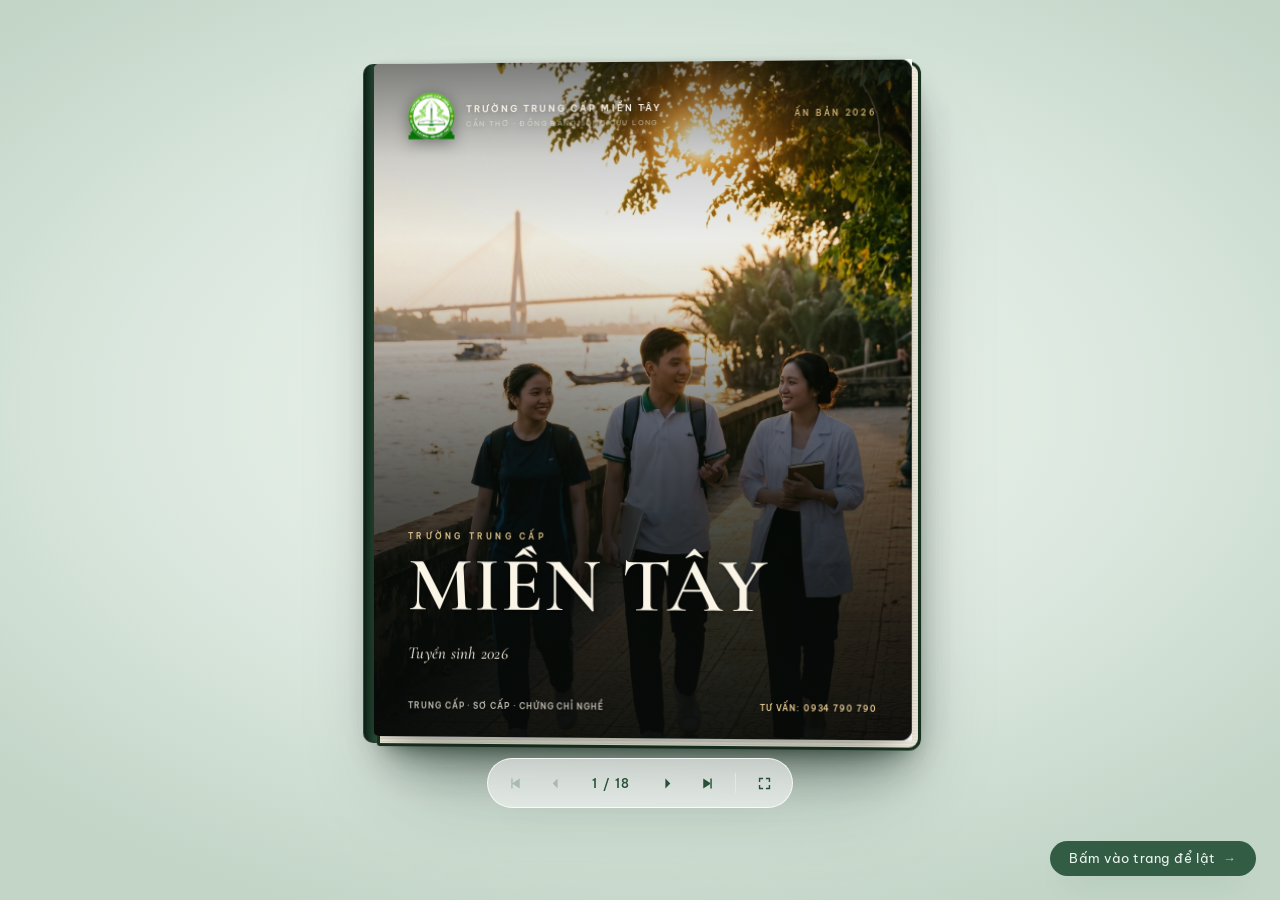
==== index.html @ c83c0f03 "sang" ====
<!DOCTYPE html>
<html lang="vi">
<head>
  <meta charset="UTF-8" />
  <meta name="viewport" content="width=device-width, initial-scale=1.0" />
  <title>Catalogue 2026 — Trường Trung cấp Miền Tây (MTPC)</title>
  <meta name="description" content="Catalogue giới thiệu Trường Trung cấp Miền Tây (MTPC) — các ngành trung cấp, sơ cấp và chương trình chứng chỉ. Tri thức – Đạo đức – Hội nhập – Phát triển." />
  <link rel="icon" type="image/png" href="images/logo-mtpc.png?v=1" />
  <link rel="preconnect" href="https://fonts.googleapis.com" />
  <link rel="preconnect" href="https://fonts.gstatic.com" crossorigin />
  <link href="https://fonts.googleapis.com/css2?family=Be+Vietnam+Pro:ital,wght@0,300;0,400;0,500;0,600;0,700;1,400&family=Cormorant+Garamond:ital,wght@0,500;0,600;0,700;1,500;1,600&family=Playfair+Display:ital,wght@0,500;0,600;1,500&display=swap" rel="stylesheet" />
  <link rel="stylesheet" href="css/style.css?v=2.56" />
</head>
<body>

  <!-- ===== Sách lật trang ===== -->
  <main class="stage">
    <div class="book" id="book" aria-label="Catalogue lật trang của Trường Trung cấp Miền Tây">

      <!-- ============ SHEET 1 : Bìa + Khái quát ============ -->
      <section class="sheet">
        <!-- P1 · BÌA — Ảnh tràn · ngọc lục bảo & kem -->
        <article class="face front page cover">
          <figure class="cover-photo">
            <img src="images/cover-2026.jpg" fetchpriority="high" alt="Ba sinh viên Trường Trung cấp Miền Tây đi bộ ven sông Cần Thơ lúc hoàng hôn" />
          </figure>

          <div class="cover-inner">
            <!-- Header: logo + định danh + năm tuyển sinh -->
            <header class="cover-header">
              <div class="cover-brand">
                <img class="cover-logo-img" src="images/logo-mtpc.png?v=1" alt="Logo Trường Trung Cấp Miền Tây" />
                <div class="cover-brand-text">
                  <span class="c-school">Trường Trung Cấp Miền Tây</span>
                  <span class="c-loc">Cần Thơ · Đồng Bằng Sông Cửu Long</span>
                </div>
              </div>
              <span class="cover-year-tag">Ấn bản 2026</span>
            </header>

            <div class="cover-lower">
              <!-- Tiêu đề thương hiệu -->
              <div class="cover-main">
                <p class="cover-kicker">Trường Trung cấp</p>
                <h1 class="cover-main-title">MIỀN TÂY</h1>
                <p class="cover-sub-title">Tuyển sinh 2026</p>
              </div>

              <!-- Chân trang -->
              <footer class="cover-footer">
                <div class="cover-meta">
                  <span>Trung cấp · Sơ cấp · Chứng chỉ nghề</span>
                  <span>Tư vấn: 0934 790 790</span>
                </div>
              </footer>
            </div>
          </div>
        </article>

        <!-- P2 · KHÁI QUÁT — bố cục biên tập -->
        <article class="face back page page-editorial">
          <div class="page-inner">
            <h2 class="ed-title">Khái quát<br>về nhà trường</h2>

            <p class="ed-lead"><span class="dropcap">T</span>rường Trung cấp Miền Tây <strong>(TCMT)</strong> là cơ sở giáo dục nghề nghiệp đào tạo và phát triển nguồn nhân lực có chuyên môn, kỹ năng nghề nghiệp, đáp ứng nhu cầu thị trường lao động với phương châm lấy người học làm trung tâm.</p>

            <figure class="ed-photo">
              <img src="images/dieu-duong.jpg" alt="Giờ thực hành kỹ năng điều dưỡng tại Trường Trung cấp Miền Tây" />
              <figcaption>Giờ thực hành kỹ năng điều dưỡng</figcaption>
            </figure>

            <ul class="ed-stats">
              <li><b>15+</b><span>năm đào tạo nghề</span></li>
              <li><b>4+6</b><span>ngành trung cấp, sơ cấp &amp; chứng chỉ</span></li>
              <li><b>6–22h</b><span>lịch học linh hoạt</span></li>
            </ul>

            <footer class="pg-foot"><span>02</span></footer>
          </div>
        </article>
      </section>

      <!-- ============ SHEET 2 : Tầm nhìn sứ mệnh + Hoạt động đào tạo ============ -->
      <section class="sheet">
        <!-- P3 · TẦM NHÌN & SỨ MỆNH — bố cục biên tập -->
        <article class="face front page page-editorial">
          <div class="page-inner">
            <h2 class="ed-title">Tầm nhìn<br>&amp; sứ mệnh</h2>

            <figure class="ed-photo">
              <img src="images/xoa-bop.jpg" alt="Thực hành kỹ thuật tại phòng kỹ năng Trường Trung cấp Miền Tây" />
              <figcaption>Thực hành kỹ thuật tại phòng kỹ năng</figcaption>
            </figure>

            <div class="ed-cols">
              <div class="ed-col">
                <h3 class="ed-sub">Tầm nhìn</h3>
                <p>Trở thành cơ sở giáo dục nghề nghiệp có uy tín tại ĐBSCL; mở rộng hợp tác trong nước và quốc tế, đào tạo thực hành gắn với doanh nghiệp, cơ sở y tế và xã hội trong chuyển đổi số.</p>
              </div>
              <div class="ed-col">
                <h3 class="ed-sub">Sứ mệnh</h3>
                <p>Trang bị kiến thức chuyên môn, kỹ năng nghề và đạo đức nghề; hình thành đội ngũ lao động có tay nghề, tác phong chuyên nghiệp và khả năng phát triển nghề nghiệp bền vững.</p>
              </div>
            </div>

            <p class="ed-quote">Tri thức · Đạo đức<br>Hội nhập · Phát triển</p>

            <footer class="pg-foot"><span>03</span></footer>
          </div>
        </article>

        <!-- P4 · HOẠT ĐỘNG ĐÀO TẠO -->
        <article class="face back page">
          <div class="page-inner">
            <div class="s-group">
              <h2 class="h-serif">Lý thuyết gắn thực hành</h2>
              <p class="lead">Hoạt động đào tạo kết hợp chặt chẽ giữa lý thuyết và thực hành, chú trọng rèn luyện kỹ năng nghề, tác phong làm việc, ý thức kỷ luật và vận dụng vào thực tế.</p>
            </div>

            <figure class="ph hero-photo ratio-16-7 frame-mat warm" data-img="images/training.jpg">
              <figcaption class="ph-cap">Lý thuyết gắn liền thực hành nghề</figcaption>
            </figure>

            <div class="features-grid">
              <div class="feature-item">
                <span class="feat-no">01</span>
                <div>
                  <h4>Đa dạng hình thức đào tạo</h4>
                  <p>Trung cấp, sơ cấp, các khóa bồi dưỡng và cấp chứng chỉ theo chương trình</p>
                </div>
              </div>
              <div class="feature-item">
                <span class="feat-no">02</span>
                <div>
                  <h4>Cấp văn bằng, chứng chỉ</h4>
                  <p>Đáp ứng đầy đủ điều kiện quy định được xem xét cấp văn bằng, chứng chỉ tương ứng</p>
                </div>
              </div>
              <div class="feature-item">
                <span class="feat-no">03</span>
                <div>
                  <h4>Kết nối việc làm</h4>
                  <p>Hỗ trợ thông tin, kết nối &amp; giới thiệu cơ hội thực tập, việc làm tại các doanh nghiệp</p>
                </div>
              </div>
            </div>

            <p class="cap">Lịch học 6h–22h, tất cả các ngày trong tuần.</p>
            <footer class="pg-foot"><span>04</span></footer>
          </div>
        </article>
      </section>

      <!-- ============ SHEET 3 : Vì sao chọn + Menu ngành trung cấp ============ -->
      <section class="sheet">
        <!-- P5 · VÌ SAO CHỌN MTPC -->
        <article class="face front page">
          <div class="page-inner">
            <div class="s-group">
              <h2 class="h-serif">Vì sao chọn MTPC?</h2>
            </div>

            <div class="why-gallery">
              <figure class="ph photo-card ratio-16-9" data-img="images/why-1.jpg"></figure>
              <figure class="ph photo-card ratio-16-9" data-img="images/why-2.jpg"></figure>
            </div>

            <div class="reasons-grid">
              <div class="reason-card">
                <span class="reason-check">✓</span>
                <div>
                  <h4>Kỷ cương &amp; thực tiễn</h4>
                  <p>Môi trường học tập thân thiện, lấy người học làm trung tâm, rèn luyện kỹ năng nghề</p>
                </div>
              </div>
              <div class="reason-card">
                <span class="reason-check">✓</span>
                <div>
                  <h4>Lộ trình học tập đa dạng</h4>
                  <p>Hệ trung cấp, sơ cấp và chứng chỉ phù hợp với từng đối tượng và mục tiêu nghề nghiệp</p>
                </div>
              </div>
              <div class="reason-card">
                <span class="reason-check">✓</span>
                <div>
                  <h4>Hợp tác &amp; liên thông</h4>
                  <p>Liên kết với ĐH Trà Vinh, ĐH Y Dược Cần Thơ, CĐ Nghề Cần Thơ mở rộng hướng đi</p>
                </div>
              </div>
              <div class="reason-card">
                <span class="reason-check">✓</span>
                <div>
                  <h4>Hội nhập quốc tế</h4>
                  <p>Triển khai đào tạo học sinh, sinh viên Campuchia từ năm 2025, thúc đẩy giao lưu văn hóa</p>
                </div>
              </div>
            </div>

            <footer class="pg-foot"><span>05</span></footer>
          </div>
        </article>

        <!-- P6 · MENU NGÀNH TRUNG CẤP -->
        <article class="face back page">
          <div class="page-inner">
            <div class="s-group">
              <h2 class="h-serif">Các ngành đào tạo</h2>
            </div>

            <figure class="ph hero-photo ratio-16-5 frame-line" data-img="images/programs.jpg">
              <figcaption class="ph-cap">Các ngành đào tạo trọng tâm</figcaption>
            </figure>

            <div class="major-list">
              <a class="major-row" href="#ysy" data-goto="7">
                <span class="major-no">01</span>
                <span class="major-info"><h4>Y sĩ đa khoa</h4><p>Chăm sóc sức khỏe ban đầu, y học cơ sở &amp; lâm sàng</p></span>
                <span class="arrow">→</span>
              </a>
              <a class="major-row" href="#duoc" data-goto="8">
                <span class="major-no">02</span>
                <span class="major-info"><h4>Dược <em>(Dược sĩ)</em></h4><p>Dược lý, bào chế, quản lý &amp; tư vấn sử dụng thuốc an toàn</p></span>
                <span class="arrow">→</span>
              </a>
              <a class="major-row" href="#dieuDuong" data-goto="9">
                <span class="major-no">03</span>
                <span class="major-info"><h4>Điều dưỡng</h4><p>Chăm sóc người bệnh phòng bệnh, điều trị, phục hồi &amp; y đức</p></span>
                <span class="arrow">→</span>
              </a>
              <a class="major-row" href="#cntt" data-goto="10">
                <span class="major-no">04</span>
                <span class="major-info"><h4>Công nghệ thông tin <em>định hướng AI</em></h4><p>Nền tảng máy tính, mạng, an toàn thông tin &amp; công cụ AI</p></span>
                <span class="arrow">→</span>
              </a>
              <a class="major-row alt" href="#socap" data-goto="11">
                <span class="major-no">+</span>
                <span class="major-info"><h4>Sơ cấp &amp; chương trình chứng chỉ</h4><p>6 ngành nghề kỹ thuật, sức khỏe thực hành gắn thực tiễn</p></span>
                <span class="arrow">→</span>
              </a>
            </div>

            <div class="orn-divider" aria-hidden="true">
              <svg viewBox="0 0 60 20" fill="none" stroke="currentColor" stroke-width="1.6" stroke-linecap="round" stroke-linejoin="round"><path d="M4 10h52"/><path d="M20 10c2-5 6-7 10-7-2 4-6 6-10 7Z"/><path d="M34 10c2 5 6 7 10 7-2-4-6-6-10-7Z"/></svg>
            </div>
            <p class="cap">Đào tạo trung cấp, sơ cấp &amp; bồi dưỡng chứng chỉ · <strong>Tư vấn: 0934 790 790</strong></p>
            <footer class="pg-foot"><span>06</span></footer>
          </div>
        </article>
      </section>

      <!-- ============ SHEET 4 : Y sỹ đa khoa + Dược ============ -->
      <section class="sheet">
        <!-- P7 · Y SỸ ĐA KHOA -->
        <article class="face front page" id="ysy">
          <div class="page-inner">
            <span class="ghost-no" aria-hidden="true">01</span>
            <div class="s-group">
              <p class="tag">Trình độ Trung cấp</p>
              <h2 class="h-serif">Y sĩ đa khoa</h2>
              <p class="lead">Chương trình cung cấp kiến thức về y học cơ sở, y học lâm sàng và những kỹ năng chuyên môn cần thiết trong chăm sóc sức khỏe ban đầu.</p>
            </div>

            <figure class="ph hero-photo ratio-16-7 frame-mat" data-img="images/y-si.jpg">
              <figcaption class="ph-cap">Thực hành chăm sóc sức khỏe ban đầu</figcaption>
            </figure>

            <div class="curriculum-box">
              <h3 class="h-sub no-gap">Nội dung đào tạo trọng tâm</h3>
              <ul class="ticks">
                <li>Tiếp cận kiến thức y học cơ sở, bệnh học lâm sàng và nguyên tắc y đức</li>
                <li>Kỹ thuật thăm khám, nhận định tình trạng sức khỏe, sơ cứu &amp; xử trí ban đầu</li>
                <li>Rèn luyện kỹ năng hỗ trợ chăm sóc sức khỏe tại cơ sở y tế theo quy định</li>
              </ul>
            </div>

            <div class="chips-row">
              <span class="chip">Thực hành cơ sở y tế</span>
              <span class="chip">Tư vấn liên thông</span>
              <span class="chip">Trạm y tế · Phòng khám</span>
            </div>
            <footer class="pg-foot"><span>07</span></footer>
          </div>
        </article>

        <!-- P8 · DƯỢC -->
        <article class="face back page" id="duoc">
          <div class="page-inner">
            <span class="ghost-no" aria-hidden="true">02</span>
            <div class="s-group">
              <p class="tag">Trình độ Trung cấp</p>
              <h2 class="h-serif">Dược <em class="thin">(Dược sĩ)</em></h2>
              <p class="lead">Trang bị kiến thức về dược lý, dược lâm sàng, bào chế, kiểm nghiệm, bảo quản và quản lý thuốc trong phạm vi chuyên môn.</p>
            </div>

            <figure class="ph hero-photo ratio-16-7 frame-line warm" data-img="images/duoc.jpg">
              <figcaption class="ph-cap">Thực hành dược lý &amp; bào chế</figcaption>
            </figure>

            <div class="curriculum-box">
              <h3 class="h-sub no-gap">Nội dung đào tạo trọng tâm</h3>
              <ul class="ticks">
                <li>Kiến thức dược lý, dược lâm sàng, quy trình bào chế và kiểm nghiệm thuốc</li>
                <li>Kỹ năng nhận biết, sắp xếp, bảo quản dược phẩm theo chuẩn quy định</li>
                <li>Tư vấn sử dụng thuốc an toàn, hợp lý; rèn luyện đạo đức hành nghề dược</li>
              </ul>
            </div>

            <div class="chips-row">
              <span class="chip">Nhà thuốc GPP</span>
              <span class="chip">Cơ sở y tế · Phân phối dược</span>
              <span class="chip">Lịch học linh hoạt</span>
            </div>
            <footer class="pg-foot"><span>08</span></footer>
          </div>
        </article>
      </section>

      <!-- ============ SHEET 5 : Điều dưỡng + CNTT ============ -->
      <section class="sheet">
        <!-- P9 · ĐIỀU DƯỠNG -->
        <article class="face front page" id="dieuDuong">
          <div class="page-inner">
            <span class="ghost-no" aria-hidden="true">03</span>
            <div class="s-group">
              <p class="tag">Trình độ Trung cấp</p>
              <h2 class="h-serif">Điều dưỡng</h2>
              <p class="lead">Hướng đến đào tạo người học có kiến thức và kỹ năng chăm sóc người bệnh trong các giai đoạn phòng bệnh, điều trị và phục hồi.</p>
            </div>

            <figure class="ph hero-photo ratio-16-7 frame-line" data-img="images/dieu-duong.jpg">
              <figcaption class="ph-cap">Thực tập tại bệnh viện &amp; cơ sở y tế</figcaption>
            </figure>

            <div class="curriculum-box">
              <h3 class="h-sub no-gap">Nội dung đào tạo trọng tâm</h3>
              <ul class="ticks">
                <li>Học và thực hành các quy trình kỹ thuật điều dưỡng cơ bản, kỹ năng theo dõi</li>
                <li>Hỗ trợ chăm sóc, giao tiếp với người bệnh và phối hợp chặt chẽ cùng nhân viên y tế</li>
                <li>Đề cao y đức, tinh thần trách nhiệm và thái độ tận tâm trong suốt quá trình học</li>
              </ul>
            </div>

            <div class="chips-row">
              <span class="chip">Thực tập bệnh viện</span>
              <span class="chip">Phòng bệnh &amp; Phục hồi</span>
              <span class="chip">Cơ sở y tế · TT Chăm sóc</span>
            </div>
            <footer class="pg-foot"><span>09</span></footer>
          </div>
        </article>

        <!-- P10 · CNTT ĐỊNH HƯỚNG AI -->
        <article class="face back page" id="cntt">
          <div class="page-inner">
            <span class="ghost-no" aria-hidden="true">04</span>
            <div class="s-group">
              <p class="tag">Trình độ Trung cấp</p>
              <h2 class="h-serif">Công nghệ thông tin <em class="thin">định hướng AI</em></h2>
              <p class="lead">Xây dựng nền tảng về máy tính, hệ điều hành, phần mềm, tin học văn phòng, mạng máy tính và an toàn thông tin trong bối cảnh chuyển đổi số.</p>
            </div>

            <figure class="ph hero-photo ratio-16-7 frame-mat" data-img="images/cntt.jpg">
              <figcaption class="ph-cap">Thực hành máy tính &amp; công cụ AI</figcaption>
            </figure>

            <div class="curriculum-box">
              <h3 class="h-sub no-gap">Nội dung đào tạo trọng tâm</h3>
              <ul class="ticks">
                <li>Nền tảng phần cứng, hệ điều hành, mạng máy tính và bảo mật an toàn thông tin</li>
                <li>Làm quen với các công cụ trí tuệ nhân tạo (AI) và cách ứng dụng vào học tập, công việc</li>
                <li>Kỹ năng tin học văn phòng, hỗ trợ kỹ thuật và hỗ trợ vận hành hệ thống CNTT</li>
              </ul>
            </div>

            <div class="chips-row">
              <span class="chip">Ứng dụng công cụ AI</span>
              <span class="chip">Hỗ trợ kỹ thuật CNTT</span>
              <span class="chip">Vận hành hệ thống</span>
            </div>
            <footer class="pg-foot"><span>10</span></footer>
          </div>
        </article>
      </section>

      <!-- ============ SHEET 6 : Sơ cấp kỹ thuật + Sơ cấp sức khỏe ============ -->
      <section class="sheet">
        <!-- P11 · SƠ CẤP — KỸ THUẬT (3 ảnh) -->
        <article class="face front page" id="socap">
          <h2 class="h-serif">Nhóm ngành kỹ thuật</h2>
          <div class="photo-rows">
            <div class="photo-row">
              <figure class="ph" data-img="images/son-oto.jpg" style="--ph:'images/son-oto.jpg'"></figure>
              <div>
                <h4>Sơn ô tô</h4>
                <p>Xử lý bề mặt, bả matit, pha phối màu, kỹ thuật phun sơn — làm việc tại gara ô tô, trung tâm chăm sóc xe và xưởng đồng sơn.</p>
              </div>
            </div>
            <div class="photo-row">
              <figure class="ph" data-img="images/han-cnc.jpg" style="--ph:'images/han-cnc.jpg'"></figure>
              <div>
                <h4>Hàn công nghệ cao</h4>
                <p>Gia công cơ khí, an toàn lao động, thực hành hàn MIG/MAG &amp; TIG — làm việc tại xưởng cơ khí, nhà máy sản xuất.</p>
              </div>
            </div>
            <div class="photo-row">
              <figure class="ph" data-img="images/sua-may-tinh.jpg" style="--ph:'images/sua-may-tinh.jpg'"></figure>
              <div>
                <h4>Sửa chữa máy tính</h4>
                <p>Tháo lắp, kiểm tra, thay thế linh kiện, cài đặt phần mềm và xử lý sự cố máy tính cơ bản tại cửa hàng hoặc bộ phận kỹ thuật.</p>
              </div>
            </div>
          </div>
          <p class="cap">Chương trình ngắn hạn, chú trọng thực hành và kỹ năng nghề thực tế.</p>
          <footer class="pg-foot"><span>11</span></footer>
        </article>

        <!-- P12 · SƠ CẤP — SỨC KHỎE (3 ảnh, ảnh lệch phải) -->
        <article class="face back page">
          <h2 class="h-serif">Nhóm ngành sức khỏe</h2>
          <div class="photo-rows">
            <div class="photo-row mirror">
              <figure class="ph" data-img="images/rang-ham-mat.jpg" style="--ph:'images/rang-ham-mat.jpg'"></figure>
              <div>
                <h4>Răng hàm mặt</h4>
                <p>Giải phẫu – sinh lý vùng răng hàm mặt, nguyên tắc vô khuẩn, kỹ thuật hỗ trợ nha khoa và chăm sóc sức khỏe răng miệng.</p>
              </div>
            </div>
            <div class="photo-row mirror">
              <figure class="ph" data-img="images/chuyen-doi-dieu-duong.jpg" style="--ph:'images/chuyen-doi-dieu-duong.jpg'"></figure>
              <div>
                <h4>Chứng chỉ chuyển đổi Điều dưỡng</h4>
                <p>Dành cho người đã tốt nghiệp trung cấp trở lên trong khối sức khỏe, bổ sung kiến thức và kỹ năng thực hành điều dưỡng.</p>
              </div>
            </div>
            <div class="photo-row mirror">
              <figure class="ph" data-img="images/xoa-bop.jpg" style="--ph:'images/xoa-bop.jpg'"></figure>
              <div>
                <h4>Xoa bóp bấm huyệt – VLTL</h4>
                <p>Kỹ thuật xoa bóp, bấm huyệt cơ bản và làm quen thiết bị vật lý trị liệu trong chăm sóc sức khỏe, phục hồi chức năng.</p>
              </div>
            </div>
          </div>
          <p class="cap">Điều kiện tham gia và giá trị chứng chỉ thực hiện theo quy định hiện hành.</p>
          <footer class="pg-foot"><span>12</span></footer>
        </article>
      </section>

      <!-- ============ SHEET 7 : Đối tượng tuyển sinh + Hợp tác ============ -->
      <section class="sheet">
        <!-- P13 · ĐỐI TƯỢNG TUYỂN SINH — ảnh dải trên -->
        <article class="face front page strip-top">
          <figure class="ph banner" data-img="images/students.jpg" style="--ph:'images/students.jpg'"></figure>
          <div class="strip-bottom">
            <div class="s-group">
              <h2 class="h-serif">Đối tượng tuyển sinh</h2>
            </div>
            <div class="audience">
              <div class="aud">
                <h4>Học sinh THCS, THPT</h4>
                <p>Chọn nghề sớm, rèn kỹ năng thực hành từ đầu.</p>
              </div>
              <div class="aud">
                <h4>Người học liên thông</h4>
                <p>Lộ trình liên thông lên cao đẳng, đại học.</p>
              </div>
              <div class="aud">
                <h4>Học thêm ngành / Chuyển đổi</h4>
                <p>Học linh hoạt, cân đối cùng công việc.</p>
              </div>
              <div class="aud">
                <h4>Bộ đội &amp; Công an xuất ngũ</h4>
                <p>Hỗ trợ hồ sơ theo chính sách hiện hành.</p>
              </div>
            </div>
            <p class="cap">Học viên ở xa — nhà trường tư vấn thông tin về điều kiện sinh hoạt và chỗ ở (nếu có).</p>
            <footer class="pg-foot"><span>13</span></footer>
          </div>
        </article>

        <!-- P14 · HỢP TÁC & LIÊN KẾT -->
        <article class="face back page">
          <svg class="ghost-art" style="bottom:-2.4em; right:-1.4em; width:10em; transform:rotate(180deg)" viewBox="0 0 240 340" fill="none" stroke="currentColor" stroke-width="2" stroke-linecap="round" aria-hidden="true">
            <path d="M18 330 C 80 260, 130 170, 205 22"/>
            <ellipse cx="46" cy="286" rx="25" ry="11" transform="rotate(-42 46 286)"/>
            <ellipse cx="96" cy="270" rx="22" ry="10" transform="rotate(38 96 270)"/>
            <ellipse cx="76" cy="226" rx="21" ry="10" transform="rotate(-44 76 226)"/>
            <ellipse cx="124" cy="212" rx="19" ry="9" transform="rotate(38 124 212)"/>
            <ellipse cx="106" cy="170" rx="18" ry="9" transform="rotate(-44 106 170)"/>
            <ellipse cx="150" cy="158" rx="17" ry="8" transform="rotate(36 150 158)"/>
            <ellipse cx="134" cy="118" rx="16" ry="8" transform="rotate(-46 134 118)"/>
            <ellipse cx="174" cy="108" rx="15" ry="7" transform="rotate(34 174 108)"/>
            <ellipse cx="162" cy="70" rx="13" ry="7" transform="rotate(-46 162 70)"/>
            <ellipse cx="196" cy="60" rx="12" ry="6" transform="rotate(32 196 60)"/>
            <ellipse cx="204" cy="26" rx="9" ry="14"/>
          </svg>
          <div class="page-inner">
            <div class="s-group">
              <h2 class="h-serif">Hợp tác &amp; liên kết đào tạo</h2>
              <p class="lead">Nhà trường tăng cường kết nối với các cơ sở giáo dục trong nước, mở rộng hợp tác quốc tế và doanh nghiệp.</p>
            </div>

            <figure class="ph hero-photo ratio-16-7 frame-mat warm" data-img="images/partners.jpg">
              <figcaption class="ph-cap">Hợp tác đào tạo cùng các đơn vị liên kết</figcaption>
            </figure>

            <ul class="ticks big">
              <li><strong>ĐH Trà Vinh</strong> — liên thông &amp; phối hợp đào tạo</li>
              <li><strong>ĐH Y Dược Cần Thơ</strong> — hợp tác y khoa, tư vấn lộ trình</li>
              <li><strong>CĐ Nghề Cần Thơ</strong> — MOU đào tạo nghề</li>
              <li><strong>Quốc tế</strong> — đào tạo sinh viên Campuchia từ 2025</li>
              <li><strong>Doanh nghiệp</strong> — bệnh viện, nhà thuốc, gara, sản xuất</li>
            </ul>

            <p class="cap">MOU ký kết chính thức — tạo điều kiện thực tập và tiếp cận cơ hội việc làm.</p>
            <footer class="pg-foot"><span>14</span></footer>
          </div>
        </article>
      </section>

      <!-- ============ SHEET 8 : Định hướng phát triển + Liên hệ ============ -->
      <section class="sheet">
        <!-- P15 · ĐỊNH HƯỚNG PHÁT TRIỂN -->
        <article class="face front page">
          <svg class="ghost-art" style="top:-2.4em; left:-1.4em; width:10em; transform:scaleX(-1)" viewBox="0 0 240 340" fill="none" stroke="currentColor" stroke-width="2" stroke-linecap="round" aria-hidden="true">
            <path d="M18 330 C 80 260, 130 170, 205 22"/>
            <ellipse cx="46" cy="286" rx="25" ry="11" transform="rotate(-42 46 286)"/>
            <ellipse cx="96" cy="270" rx="22" ry="10" transform="rotate(38 96 270)"/>
            <ellipse cx="76" cy="226" rx="21" ry="10" transform="rotate(-44 76 226)"/>
            <ellipse cx="124" cy="212" rx="19" ry="9" transform="rotate(38 124 212)"/>
            <ellipse cx="106" cy="170" rx="18" ry="9" transform="rotate(-44 106 170)"/>
            <ellipse cx="150" cy="158" rx="17" ry="8" transform="rotate(36 150 158)"/>
            <ellipse cx="134" cy="118" rx="16" ry="8" transform="rotate(-46 134 118)"/>
            <ellipse cx="174" cy="108" rx="15" ry="7" transform="rotate(34 174 108)"/>
            <ellipse cx="162" cy="70" rx="13" ry="7" transform="rotate(-46 162 70)"/>
            <ellipse cx="196" cy="60" rx="12" ry="6" transform="rotate(32 196 60)"/>
            <ellipse cx="204" cy="26" rx="9" ry="14"/>
          </svg>
          <div class="page-inner">
            <div class="s-group">
              <h2 class="h-serif">Định hướng phát triển</h2>
            </div>

            <figure class="ph hero-photo ratio-16-7 frame-line warm" data-img="images/future.jpg">
              <figcaption class="ph-cap">Định hướng phát triển bền vững</figcaption>
            </figure>

            <ol class="num-list compact">
              <li><strong>Gắn đào tạo với thực tiễn</strong><span>theo nhu cầu thị trường lao động</span></li>
              <li><strong>Phát triển năng lực nghề nghiệp</strong><span>thao tác kỹ thuật &amp; xử lý tình huống</span></li>
              <li><strong>Xây dựng tác phong chuyên nghiệp</strong><span>kỷ luật, trách nhiệm &amp; đạo đức nghề</span></li>
              <li><strong>Mở rộng kết nối và cơ hội việc làm</strong><span>cùng doanh nghiệp &amp; cơ sở y tế</span></li>
              <li><strong>Thúc đẩy hội nhập và đổi mới</strong><span>công nghệ mới &amp; hợp tác quốc tế</span></li>
            </ol>

            <p class="cap">Không ngừng đổi mới vì sự thành đạt và phát triển bền vững của người học.</p>
            <footer class="pg-foot"><span>15</span></footer>
          </div>
        </article>

        <!-- P16 · LIÊN HỆ & TƯ VẤN -->
        <article class="face back page has-seal">
          <div class="page-inner">
            <div class="s-group">
              <h2 class="h-serif">Thông tin liên hệ &amp; tư vấn</h2>
            </div>

            <figure class="ph hero-photo ratio-16-5" data-img="images/contact.jpg"></figure>

            <div class="contact">
              <div class="contact-row">
                <span class="c-label">Địa chỉ</span>
                <span>130C – 130D Nguyễn Văn Cừ nối dài, phường Tân An, thành phố Cần Thơ</span>
              </div>
              <div class="contact-row">
                <span class="c-label">Tư vấn tuyển sinh</span>
                <span class="c-strong">0934 790 790 · 0292 222 6677 · 0292 222 5577</span>
              </div>
              <div class="contact-row">
                <span class="c-label">Website</span>
                <span>https://www.mtpc.edu.vn</span>
              </div>
            </div>

            <form class="register compact" onsubmit="return false">
              <h3 class="h-sub">Đăng ký nhận tư vấn tuyển sinh</h3>
              <div class="form-row"><label>Họ và tên</label><input type="text" placeholder="Nguyễn Văn A" /></div>
              <div class="form-row"><label>Số điện thoại</label><input type="tel" placeholder="09xx xxx xxx" /></div>
              <div class="form-row"><label>Ngành học</label>
                <select>
                  <option>Y sĩ đa khoa</option><option>Dược (Dược sĩ)</option><option>Điều dưỡng</option>
                  <option>Công nghệ thông tin (AI)</option><option>Sơn ô tô</option><option>Hàn công nghệ cao</option>
                  <option>Sửa chữa máy tính</option><option>Răng hàm mặt</option>
                  <option>Chứng chỉ chuyển đổi Điều dưỡng</option><option>Xoa bóp bấm huyệt – VLTL</option>
                </select>
              </div>
              <button class="btn" type="submit">Gửi thông tin</button>
            </form>
            <footer class="pg-foot"><span>16</span></footer>
          </div>
        </article>
      </section>

      <!-- ============ SHEET 9 : Lời kết + Bìa sau ============ -->
      <section class="sheet">
        <!-- P17 · LỜI KẾT -->
        <article class="face front page closing">
          <figure class="ph cover-ph seamless" data-img="images/closing.jpg"></figure>
          <div class="closing-overlay"></div>
          <div class="closing-content">
            <h2 class="h-serif light">Vững bước tương lai,<br>đồng hành cùng Miền Tây</h2>
            <p class="closing-text">Trường Trung cấp Miền Tây luôn sẵn sàng đồng hành, tư vấn và hỗ trợ người
              học lựa chọn chương trình phù hợp, từng bước xây dựng nền tảng nghề nghiệp
              vững chắc cho tương lai trên hành trình
              <strong>Tri thức – Đạo đức – Hội nhập – Phát triển</strong>.</p>
          </div>
        </article>

        <!-- P18 · BÌA SAU -->
        <article class="face back page backcover">
          <div class="backcover-inner">
            <img class="backcover-logo-img" src="images/logo-mtpc.png?v=1" alt="Logo Trường Trung Cấp Miền Tây" />
            <h2 class="h-serif light">Trường Trung cấp<br>Miền Tây</h2>
            <p class="slogan">Tri thức – Đạo đức – Hội nhập – Phát triển</p>
            <div class="backcover-contact">
              <p>https://www.mtpc.edu.vn</p>
              <p>0934 790 790 · 0292 222 6677 · 0292 222 5577</p>
              <p>130C – 130D Nguyễn Văn Cừ nối dài, phường Tân An, TP. Cần Thơ</p>
            </div>
            <p class="copyright">© 2026 Trường Trung cấp Miền Tây</p>
          </div>
        </article>
      </section>

      <!-- Vùng bấm để lật trang -->
      <button class="zone zone-left" aria-label="Trang trước" tabindex="-1"></button>
      <button class="zone zone-right" aria-label="Trang sau" tabindex="-1"></button>
    </div>

    <!-- ===== Thanh công cụ (dưới) ===== -->
    <div class="toolbar">
      <button class="tb-btn" id="btnFirst" title="Về trang bìa" aria-label="Về trang bìa">
        <svg viewBox="0 0 24 24"><path d="M18 5v14L7 12l11-7zM6 5h2v14H6z"/></svg>
      </button>
      <button class="tb-btn" id="btnPrev" title="Trang trước" aria-label="Trang trước">
        <svg viewBox="0 0 24 24"><path d="M15 5l-7 7 7 7V5z"/></svg>
      </button>
      <span class="tb-indicator" id="indicator">1 / 18</span>
      <button class="tb-btn" id="btnNext" title="Trang sau" aria-label="Trang sau">
        <svg viewBox="0 0 24 24"><path d="M9 5l7 7-7 7V5z"/></svg>
      </button>
      <button class="tb-btn" id="btnLast" title="Đến trang cuối" aria-label="Đến trang cuối">
        <svg viewBox="0 0 24 24"><path d="M6 5v14l11-7L6 5zM16 5h2v14h-2z"/></svg>
      </button>
      <span class="tb-sep"></span>
      <button class="tb-btn" id="btnFs" title="Toàn màn hình" aria-label="Toàn màn hình">
        <svg viewBox="0 0 24 24"><path d="M4 4h6v2H6v4H4V4zm10 0h6v6h-2V6h-4V4zM4 14h2v4h4v2H4v-6zm14 0h2v6h-6v-2h4v-4z"/></svg>
      </button>
    </div>

    <div class="hint" id="hint" hidden>Bấm vào trang để lật <span>→</span></div>
  </main>

  <script src="js/main.js?v=3.3"></script>
</body>
</html>
---- css/style.css ----
/* ============================================================
   CATALOGUE — TRƯỜNG TRUNG CẤP MIỀN TÂY (MTPC)
   Phong cách brochure cao cấp: xanh lá pastel (sage & mint dịu) · trắng kem
   ============================================================ */

:root {
  --green-50:  #F3F9F5;
  --green-100: #E3F1E7;
  --green-200: #CDE6D5;
  --green-300: #AED5BA;
  --green-400: #88C19B;
  --green-500: #62A87C;
  --green-600: #4B8E65;
  --green-700: #38704E;
  --green-800: #275239;
  --green-900: #1B3B29;
  --navy:   #1B3526;
  --ink:    #2C3E33;
  --soft:   #4A6053;
  --muted:  #6F897B;
  --hairline: #DEEBE2;
  --sand-100: #F2E9D5;
  --sand-200: #E6D6B4;
  --sand-500: #B9975B;
  --serif: "Cormorant Garamond", "Playfair Display", "Georgia", serif;
  --sans:  "Be Vietnam Pro", "Inter", "Segoe UI", Arial, sans-serif;
  --serif-italic: "Cormorant Garamond", "Playfair Display", serif;
  --shadow-book:
      0 60px 100px -48px rgba(27, 59, 41, .38),
      0 24px 48px -32px rgba(27, 59, 41, .22);
}

* { margin: 0; padding: 0; box-sizing: border-box; }

html, body { height: 100%; }

body {
  font-family: var(--sans);
  color: var(--ink);
  overflow: hidden;
  -webkit-font-smoothing: antialiased;
  text-rendering: optimizeLegibility;
  background:
    radial-gradient(ellipse 70% 60% at 50% 45%, #EDF4EE 0%, #DCE8DF 55%, #C2D5C7 100%);
}

/* ============ Sân khấu & quyển sách ============ */
.stage {
  height: 100dvh;
  display: flex; flex-direction: column; align-items: center; justify-content: center;
  gap: 22px;
  padding: 64px 16px 92px;
}

.book {
  position: relative;
  width: min(1180px, 95vw, calc((100dvh - 200px) * 1.52));
  aspect-ratio: 1.52;
  container-type: inline-size;
  transform: translate3d(0, 0, 0);
  transition: transform .95s cubic-bezier(.45, .06, .18, 1);
  will-change: transform;
  /* Chiều sâu 3D thật cho các tờ giấy khi lật */
  perspective: 3400px;
  perspective-origin: 50% 45%;
  --flip-ease: cubic-bezier(.5, .05, .2, 1);
  --flip-time: .9s;
}

/* Đế sách — block giấy xếp lớp, bóng đổ mềm */
.book::before {
  content: "";
  position: absolute;
  top: -4px; right: -9px; bottom: -9px; left: -9px;
  background:
    repeating-linear-gradient(180deg, rgba(93, 80, 54, .1) 0 1px, rgba(93, 80, 54, 0) 1px 3px),
    linear-gradient(180deg, #FAF6EA 0%, #F1EADA 100%);
  border: 3px solid #17311F;
  border-radius: 12px;
  box-shadow:
    0 1px 0 rgba(255, 255, 255, .45) inset,
    0 10px 18px -12px rgba(12, 32, 20, .5),
    0 32px 60px -26px rgba(16, 40, 25, .42),
    0 60px 100px -40px rgba(16, 40, 25, .4);
  z-index: 0;
  transition: top .7s ease, right .7s ease, bottom .7s ease, left .7s ease,
              border-radius .7s ease, box-shadow .7s ease;
}

/* Khi mở bìa: nền sách mở rộng ngay, không chạy layout animation
   nặng mỗi khung hình — giữ cú lật bìa mượt. */
.book.opening { transition-duration: .45s; }
.book.opening::before { transition: none; }

/* Trạng thái sách đóng: bìa đặt giữa, gáy + block giấy bên phải */
.book.at-start {
  transform: translateX(-25%) perspective(2800px) rotateY(-4deg);
}
.book.at-start::before {
  top: 2px; right: -9px; bottom: -10px; left: calc(50% + 3px);
  background:
    repeating-linear-gradient(180deg, rgba(93, 80, 54, .1) 0 1px, rgba(93, 80, 54, 0) 1px 3px),
    linear-gradient(90deg, #F2ECDD 0%, #FBF7EC 55%, #F5EFE1 100%);
  border-radius: 3px 12px 12px 3px;
  box-shadow:
    0 1px 0 rgba(255, 255, 255, .45) inset,
    -1px 0 0 rgba(27, 59, 41, .1),
    0 10px 18px -12px rgba(12, 32, 20, .5),
    0 26px 45px -16px rgba(12, 32, 20, .48),
    0 55px 90px -34px rgba(12, 32, 20, .38);
}
.book.at-start::after {
  content: "";
  position: absolute;
  top: 0; bottom: -7px; left: 50%;
  width: 14px;
  transform: translateX(-11px);
  border-radius: 10px 0 0 10px;
  background: linear-gradient(90deg, #0B1C13 0%, #163322 42%, #2A4A36 80%, #3D6049 100%);
  box-shadow:
    inset 1px 0 0 rgba(255, 255, 255, .18),
    inset -2px 0 6px -2px rgba(0, 0, 0, .45),
    0 16px 28px -12px rgba(8, 22, 14, .55);
  z-index: 1;
}
.book.at-start .cover {
  border-radius: 5px 11px 11px 5px;
  box-shadow:
    0 22px 40px -22px rgba(8, 22, 14, .55),
    -2px 0 10px -4px rgba(8, 22, 14, .35);
  transition: border-radius .6s ease, box-shadow .6s ease;
}

/* Trạng thái sách đóng ở bìa sau */
.book.at-end {
  transform: translateX(25%) perspective(2800px) rotateY(4deg);
}
.book.at-end::before {
  top: 2px; right: calc(50% + 3px); bottom: -10px; left: -9px;
  background:
    repeating-linear-gradient(180deg, rgba(93, 80, 54, .1) 0 1px, rgba(93, 80, 54, 0) 1px 3px),
    linear-gradient(270deg, #F2ECDD 0%, #FBF7EC 55%, #F5EFE1 100%);
  border-radius: 12px 3px 3px 12px;
  box-shadow:
    0 1px 0 rgba(255, 255, 255, .45) inset,
    1px 0 0 rgba(27, 59, 41, .1),
    0 10px 18px -12px rgba(12, 32, 20, .5),
    0 26px 45px -16px rgba(12, 32, 20, .48),
    0 55px 90px -34px rgba(12, 32, 20, .38);
}
.book.at-end::after {
  content: "";
  position: absolute;
  top: 0; bottom: -7px; right: 50%; left: auto;
  width: 14px;
  transform: translateX(11px);
  border-radius: 0 10px 10px 0;
  background: linear-gradient(270deg, #0B1C13 0%, #163322 42%, #2A4A36 80%, #3D6049 100%);
  box-shadow:
    inset -1px 0 0 rgba(255, 255, 255, .18),
    inset 2px 0 6px -2px rgba(0, 0, 0, .45),
    0 16px 28px -12px rgba(8, 22, 14, .55);
  z-index: 1;
}
.book.at-end .backcover {
  border-radius: 11px 5px 5px 11px;
  box-shadow:
    0 22px 40px -22px rgba(8, 22, 14, .55),
    2px 0 10px -4px rgba(8, 22, 14, .35);
  transition: border-radius .6s ease, box-shadow .6s ease;
}

/* ============ Tờ giấy ============ */
.sheet {
  position: absolute; top: 0; left: 50%;
  width: 50%; height: 100%;
  transform-origin: left center;
  transform-style: preserve-3d;
  transition: transform var(--flip-time, .9s) var(--flip-ease, cubic-bezier(.5, .05, .2, 1));
  will-change: transform;
}
.sheet.flipped { transform: rotateY(-180deg); }
.sheet.no-anim { transition: none !important; }

.face {
  position: absolute !important; inset: 0;
  backface-visibility: hidden;
  -webkit-backface-visibility: hidden;
  background: #FFFFFF;
  overflow: hidden;
  display: flex; flex-direction: column;
}
.face.back { transform: rotateY(180deg); }

/* Hai trang gặp nhau tại gáy, không phủ bóng tối lên rãnh gáy:
   tránh vệt xám/đen ở giữa spread và giữ cho trang liền mạch. */
.face.front { border-radius: 8px 0 0 8px; }
.face.back  { border-radius: 0 8px 8px 0; }

/* Họa tiết góc trang mỹ thuật nét mảnh (Fine-line Corner Ornament) — sang trọng, không màu mè */
.face:not(.cover):not(.backcover):not(.closing)::before {
  content: "";
  position: absolute;
  width: 28px; height: 28px;
  pointer-events: none;
  z-index: 1;
}
.face.front:not(.cover):not(.backcover):not(.closing)::before,
.face.back:not(.cover):not(.backcover):not(.closing)::before {
  content: none;
}

/* Con dấu chìm trang trọng (Academic Seal Watermark) trên các trang tiêu điểm */
.face.has-seal .page-inner::before {
  content: "";
  position: absolute;
  top: 50%; left: 50%;
  transform: translate(-50%, -50%);
  width: 220px; height: 220px;
  background-image: url("../images/logo-mtpc.png");
  background-size: contain;
  background-repeat: no-repeat;
  background-position: center;
  opacity: .04;
  pointer-events: none;
  z-index: 0;
  border-radius: 50%;
}

/* ============ Bố cục trang ============ */
.page {
  padding: 2.6em 3.2em 2.3em;
  font-size: var(--page-fs, clamp(9.2px, 1.23cqi, 13.4px));
  line-height: 1.6;
  letter-spacing: .011em;
}
.page > * { position: relative; z-index: 2; }

.page-inner {
  position: relative;
}

/* Chạy đầu trang — phong cách tạp chí cao cấp */
.pg-head {
  display: flex; justify-content: space-between; align-items: center;
  font-size: .62em; font-weight: 600; letter-spacing: .28em; text-transform: uppercase;
  color: var(--muted);
  padding-bottom: .9em; margin-bottom: 2em;
  border-bottom: 1px solid var(--hairline);
  position: relative;
}
.pg-head::after {
  content: "";
  position: absolute; left: 0; bottom: -1px;
  width: 2.6em; height: 2px;
  background: var(--green-600);
}
.face.back .pg-head::after {
  left: auto; right: 0;
}

.pg-foot {
  position: absolute; bottom: 1.8em; z-index: 2;
  font-family: var(--sans); font-size: .65em; font-weight: 600;
  letter-spacing: .22em; text-transform: uppercase; color: var(--muted);
}
.pg-foot span::before { content: "— "; color: var(--green-500); }
.face.front .pg-foot { right: 3.4em; }
.face.back  .pg-foot { left: 3.4em; }

/* Kicker — nhãn phân mục thanh lịch, chuẩn mực sư phạm */
.kicker {
  display: inline-flex; align-items: center; gap: .75em;
  font-size: .68em; font-weight: 700; letter-spacing: .24em;
  text-transform: uppercase; color: var(--green-700);
  margin-bottom: .9em;
}
.kicker::before {
  content: "";
  width: 1.8em; height: 2px;
  background: var(--green-500);
  border-radius: 1px;
  flex: 0 0 auto;
}
.kicker.light { color: #A8D5B5; }
.kicker.light::before { background: #A8D5B5; }

.h-serif {
  font-family: var(--serif);
  font-size: 3em; font-weight: 600; line-height: 1.1;
  color: #1F4A35;
  margin-bottom: .5em;
  letter-spacing: .01em;
}
.h-serif.light { color: #fff; }

/* Đề mục con kiểu "Balance" trong template: Inter đậm màu đậm */
.h-sub {
  font-family: var(--sans);
  font-size: .96em; font-weight: 700; color: var(--navy);
  letter-spacing: .015em;
  margin: 1.7em 0 .5em;
}

.lead  { font-size: 1.04em; color: var(--soft); line-height: 1.78; }
.major .lead { font-size: 1em; }
.body-text { font-size: .94em; color: var(--soft); }
.lead strong, .body-text strong { color: var(--navy); font-weight: 600; }

/* Quote — nền tint nhạt, chữ serif nghiêng */
.quote {
  margin-top: auto;
  background: linear-gradient(140deg, var(--green-500), var(--green-600));
  color: #F7FBF8;
  font-family: var(--serif-italic); font-style: italic;
  font-size: 1.02em; line-height: 1.68;
  padding: 1.35em 1.6em;
  border-radius: 16px;
  box-shadow: 0 22px 36px -24px rgba(75, 142, 101, .5);
}
.quote strong { font-style: normal; color: #FFFFFF; font-weight: 600; }
.quote.slim { font-family: var(--sans); font-style: normal; font-size: .88em; margin-top: 1.4em; padding: 1.05em 1.3em; line-height: 1.65; }

/* Key facts — số nghiêng Playfair, dòng kẻ mảnh */
.facts { list-style: none; margin-top: .2em; }
.facts li {
  display: flex; align-items: center; gap: 1.3em;
  padding: .85em 0 .78em;
  border-top: 1px solid var(--hairline);
  font-size: .9em; color: var(--soft);
}
.facts .num {
  font-family: var(--serif-italic); font-style: italic; font-weight: 500;
  font-size: 1.4em;
  color: var(--green-600); min-width: 4.6em; line-height: 1; white-space: nowrap;
}
.facts.slim-facts { margin-top: 1.8em; }

/* Thẻ "Vì sao chọn" — không khung, ảnh nhỏ + chữ */
.why { display: grid; grid-template-columns: 1fr 1fr; gap: 1.5em 1.9em; margin-top: 1.6em; }
.card { display: flex; gap: 1.05em; align-items: flex-start; }
.card .ratio-sq { width: 4.6em; border-radius: 12px; flex: 0 0 auto; box-shadow: 0 14px 22px -16px rgba(27, 59, 41, .28); }
.card h4 { font-size: .93em; color: var(--navy); font-weight: 600; margin-top: .1em; letter-spacing: .01em; }
.card p  { font-size: .82em; color: var(--muted); margin-top: .3em; line-height: 1.6; }

/* Danh sách ngành — danh sách editorial, kẻ mảnh, không hộp */
.major-list { display: grid; margin-top: .4em; }
.major-row {
  display: flex; align-items: center; gap: 1.3em;
  padding: .78em .5em;
  border-bottom: 1px solid var(--hairline);
  text-decoration: none;
  cursor: pointer;
  transition: background .3s ease;
}
.major-row:first-child { border-top: 1px solid var(--hairline); }
.major-row:hover { background: rgba(136, 193, 155, .15); }
.major-no {
  font-family: var(--serif-italic); font-style: italic; font-weight: 500;
  font-size: 1.65em; color: var(--green-500);
  min-width: 1.5em; text-align: center;
}
.major-info { flex: 1; min-width: 0; }
.major-info h4 { font-size: 1em; color: var(--navy); font-weight: 600; letter-spacing: .01em; }
.major-info h4 em { font-style: italic; font-weight: 500; color: var(--green-600); }
.major-info p { font-size: .82em; color: var(--muted); margin-top: .16em; }
.major-row .arrow { color: var(--green-400); font-size: 1.05em; transition: transform .3s ease, color .3s ease; }
.major-row:hover .arrow { transform: translateX(4px); color: var(--green-600); }

/* Chip — nét mảnh, không nền */
.chip {
  display: inline-flex; align-items: center;
  font-size: .7em; font-weight: 500; color: var(--green-700);
  background: var(--green-100);
  border: 1px solid var(--green-200);
  border-radius: 999px;
  padding: .42em 1.15em;
  letter-spacing: .05em;
  white-space: nowrap;
}
.chips { display: flex; flex-wrap: wrap; gap: .55em; margin-top: auto; padding-top: 1em; }

/* Trang ngành học */
.major .ph.ratio-wide {
  margin-bottom: 1.1em; aspect-ratio: 16 / 4.8;
  border-radius: 14px;
  box-shadow: 0 22px 34px -26px rgba(27, 59, 41, .35);
}
.tag {
  display: inline-block; width: fit-content;
  font-size: .6em; font-weight: 600; letter-spacing: .26em; text-transform: uppercase;
  color: var(--green-700);
  background: var(--green-100);
  border: 1px solid var(--green-200);
  padding: .55em 1.4em;
  border-radius: 999px;
  margin-bottom: .8em;
  white-space: nowrap;
}
.tag::before { content: "❧ "; color: var(--green-500); }
.thin { font-family: var(--serif-italic); font-style: italic; font-weight: 500; color: var(--muted); font-size: .55em; }

.cols-2 { display: grid; grid-template-columns: 1fr 1fr; gap: 2.2em; margin-top: .7em; }
.ticks, .dots { list-style: none; }
.ticks li, .dots li { font-size: .88em; padding: .26em 0 .26em 1.4em; position: relative; color: var(--soft); }
.ticks li::before {
  content: ""; position: absolute; left: .1em; top: .82em;
  width: .7em; height: 1px; background: var(--green-600);
}
.dots li::before {
  content: ""; position: absolute; left: .25em; top: .88em;
  width: .4em; height: .4em; border-radius: 50%;
  background: var(--green-500);
}

/* Tuyển sinh — kẻ mảnh, không hộp màu */
.admission { display: grid; grid-template-columns: 1fr 1fr; gap: 1.4em 2em; margin-top: 1.4em; }
.admission-item {
  background: var(--green-50);
  border-radius: 12px;
  padding: 1.2em 1.4em;
  border-top: 2px solid var(--green-400);
}
.admission-item h4 {
  font-size: .93em; color: var(--navy); font-weight: 600;
  margin-bottom: .4em; letter-spacing: .01em;
}
.admission-item p { font-size: .85em; color: var(--soft); line-height: 1.65; }
.admission-item strong { color: var(--green-700); }

/* Thư viện ảnh */
.gallery { display: grid; grid-template-columns: 1fr 1fr; gap: 1.3em; margin-top: 1.4em; }
.gallery .ph { margin: 0; border-radius: 14px; box-shadow: 0 20px 30px -26px rgba(27, 59, 41, .32); }

/* Liên hệ */
.contact { margin-top: .8em; display: grid; gap: 0; }
.contact-row {
  display: grid; grid-template-columns: 9.5em 1fr; gap: 1em; align-items: baseline;
  padding: .62em 0; border-bottom: 1px solid var(--hairline);
  font-size: .88em; color: var(--soft);
}
.contact-row:first-child { border-top: 1px solid var(--hairline); }
.c-label { font-size: .78em; font-weight: 600; letter-spacing: .16em; text-transform: uppercase; color: var(--muted); }
.c-strong { font-weight: 600; color: var(--green-700); font-size: 1.12em; letter-spacing: .02em; }
.contact-row em { font-style: normal; color: var(--muted); font-size: .9em; }

/* Form đăng ký — nền tint rất nhạt */
.register {
  margin-top: 1.1em;
  background: var(--green-100);
  border: 1px solid var(--green-200);
  border-radius: 18px;
  padding: 1.15em 1.5em 1.05em;
}
.register .h-sub { margin-top: 0; font-size: .96em; }
.form-row { display: grid; grid-template-columns: 7.5em 1fr; align-items: center; gap: 1em; margin-bottom: .6em; }
.form-row label { font-size: .8em; font-weight: 500; color: var(--soft); }
.form-row input, .form-row select {
  font-family: var(--sans); font-size: .86em; color: var(--navy);
  background: #fff; border: 1px solid var(--green-200); border-radius: 10px;
  padding: .6em 1em; outline: none;
  transition: border-color .25s, box-shadow .25s;
}
.form-row input::placeholder { color: #9AB9A6; }
.form-row input:focus, .form-row select:focus {
  border-color: var(--green-500);
  box-shadow: 0 0 0 3px rgba(98, 168, 124, .16);
}
.btn {
  display: inline-block; border: 0; cursor: pointer;
  background: var(--green-600); color: #F7FBF8;
  font-family: var(--sans); font-size: .84em; font-weight: 600;
  letter-spacing: .14em; text-transform: uppercase;
  border-radius: 999px; padding: .8em 2.4em;
  box-shadow: 0 16px 28px -16px rgba(27, 59, 41, .45);
  transition: transform .25s, background .25s, box-shadow .25s;
}
.btn:hover { transform: translateY(-1px); background: var(--green-700); box-shadow: 0 20px 32px -16px rgba(27, 59, 41, .5); }
.form-note { font-size: .68em; color: var(--muted); margin-top: .9em; }

/* ============ Trang bìa — Ảnh tràn · ngọc lục bảo ============ */
.cover {
  padding: 0;
  background: #0F261B;
  color: #F6F1E4;
  overflow: hidden;
}

/* Ảnh bìa tràn viền */
.cover .cover-photo {
  position: absolute; inset: 0; z-index: 0;
  margin: 0;
}
.cover-photo img {
  display: block;
  width: 100%; height: 100%;
  object-fit: cover;
  object-position: center 38%;
  transform: scale(1.01);
  transform-origin: center;
  filter: saturate(1.02) contrast(1.03) brightness(.98);
}
.cover-photo::after {
  content: "";
  position: absolute; inset: 0;
  background-color: transparent;
  background-image:
    linear-gradient(180deg, rgba(8, 10, 9, .52) 0%, rgba(8, 10, 9, .18) 14%, rgba(8, 10, 9, 0) 32%),
    linear-gradient(0deg, rgba(7, 10, 8, .94) 0%, rgba(7, 10, 8, .86) 18%, rgba(7, 10, 8, .66) 38%, rgba(7, 10, 8, .40) 54%, rgba(7, 10, 8, .14) 64%, rgba(7, 10, 8, 0) 74%);
}

.cover-inner {
  position: relative; z-index: 2;
  height: 100%;
  display: flex; flex-direction: column;
  justify-content: flex-start;
}

/* Header trên ảnh */
.cover-header {
  display: flex; align-items: center; justify-content: space-between;
  gap: 1.2em;
  padding: 2.2em 2.6em 0;
  border-bottom: 0;
  text-shadow: 0 1px 10px rgba(0, 0, 0, .45);
}
.cover-brand { display: flex; align-items: center; gap: .85em; }
.cover-logo-img {
  width: 3.6em; height: 3.6em;
  object-fit: contain;
  background: transparent;
  border: 0;
  border-radius: 0;
  box-shadow: none;
  filter: drop-shadow(0 3px 8px rgba(0, 0, 0, .42));
  flex-shrink: 0;
}
.cover-brand-text { display: flex; flex-direction: column; gap: 2px; }
.c-school {
  font-size: .66em; font-weight: 600; letter-spacing: .24em; text-transform: uppercase;
  color: #F6F1E4;
}
.c-loc {
  font-size: .54em; font-weight: 400; letter-spacing: .20em; text-transform: uppercase;
  color: rgba(246, 241, 228, .62);
}
.cover-year-tag {
  font-size: .58em; font-weight: 600; letter-spacing: .30em; text-transform: uppercase;
  color: #C9A96A;
  white-space: nowrap;
}

/* Vùng chữ đặt trực tiếp trên ảnh — không dải màu */
.cover-lower {
  margin-top: auto;
  padding: 3.6em 2.6em 1.9em;
  background: none;
  text-shadow: 0 2px 18px rgba(0, 0, 0, .55), 0 1px 3px rgba(0, 0, 0, .45);
}

.cover-main { text-align: left; }
.cover-kicker {
  font-size: .62em; font-weight: 600; letter-spacing: .40em; text-transform: uppercase;
  color: #E2C78E;
  margin: 0 0 .85em;
}
.cover-main-title {
  font-family: var(--serif);
  font-size: clamp(2.6em, 7.2cqi, 6.4em);
  font-weight: 600; line-height: .92;
  letter-spacing: .015em;
  color: #FAF5E6;
  text-shadow: 0 4px 30px rgba(0, 0, 0, .55), 0 1px 4px rgba(0, 0, 0, .4);
  margin: 0 0 .26em;
}
.cover-sub-title {
  font-family: var(--serif-italic); font-style: italic;
  font-size: 1.28em; font-weight: 500;
  letter-spacing: .015em;
  color: rgba(250, 245, 230, .90);
  margin: 0;
}

/* Chân trang bìa */
.cover-footer { width: 100%; margin-top: 2.4em; }
.cover-meta {
  display: flex; justify-content: space-between; align-items: baseline;
  flex-wrap: wrap; gap: .45em 1.2em;
  font-size: .60em; font-weight: 600; letter-spacing: .12em; text-transform: uppercase;
  color: rgba(250, 245, 230, .76);
}
.cover-meta span:last-child { color: #E2C78E; margin-left: auto; }

/* Bìa ở khung hẹp */
@container (max-width: 760px) {
  .cover-header { padding: 1.8em 2.2em 0; }
  .cover-lower { padding: 2.8em 2.2em 1.8em; }
  .cover-meta { letter-spacing: .12em; }
}

/* ============ Trang trong — Ngôn ngữ biên tập ============ */
.page-editorial .page-inner {
  justify-content: flex-start;
  gap: 0;
  padding-top: .4em;
  padding-bottom: 3.2em;
}

.ed-title {
  font-family: var(--serif);
  font-size: 3.4em; font-weight: 600; line-height: 1.0;
  letter-spacing: -.005em;
  color: #14382A;
  margin: 0 0 .55em;
}
.ed-lead {
  font-size: .95em; line-height: 1.8; color: #3E4A41;
  margin: 0 0 1.1em;
}
.ed-lead strong { color: #14382A; font-weight: 600; }
.dropcap {
  float: left;
  font-family: var(--serif); font-weight: 600;
  font-size: 3.05em; line-height: .8;
  color: #14382A;
  padding: .04em .12em 0 0;
}
.ed-photo {
  margin: 0 0 1.1em;
  flex: 1 1 auto;
  min-height: 10em;
  display: flex;
  flex-direction: column;
}
.ed-photo img {
  display: block; width: 100%;
  height: 0; flex: 1 1 auto; min-height: 9em;
  object-fit: cover;
  object-position: center 32%;
  filter: saturate(.95) contrast(1.02);
}
.ed-photo figcaption {
  position: relative;
  margin-top: .6em; padding-left: 1.1em;
  font-family: var(--serif-italic); font-style: italic;
  font-size: .64em; color: #77806F;
}
.ed-photo figcaption::before {
  content: ""; position: absolute; left: 0; top: .62em;
  width: .6em; height: 1px; background: #B9975B;
}
.ed-stats {
  list-style: none;
  display: grid; grid-template-columns: repeat(3, 1fr);
  margin: auto 0 0;
  border-top: 1px solid rgba(20, 56, 42, .22);
  border-bottom: 1px solid rgba(20, 56, 42, .22);
}
.ed-stats li { padding: 1em .8em .95em 0; }
.ed-stats li + li {
  border-left: 1px solid rgba(20, 56, 42, .15);
  padding-left: 1em;
}
.ed-stats b {
  display: block;
  font-family: var(--serif); font-weight: 600;
  font-size: 1.95em; line-height: .9;
  color: #14382A;
  margin-bottom: .4em;
}
.ed-stats span {
  display: block;
  font-size: .55em; font-weight: 600;
  letter-spacing: .1em; line-height: 1.5;
  text-transform: uppercase; color: #6E7A68;
}
.ed-cols {
  display: grid; grid-template-columns: 1fr 1fr;
  gap: 1.4em;
  margin: 0 0 1.1em;
}
.ed-col {
  border-top: 1px solid rgba(20, 56, 42, .22);
  padding-top: .75em;
}
.ed-sub {
  font-size: .58em; font-weight: 700; letter-spacing: .24em;
  text-transform: uppercase; color: #A88546;
  margin: 0 0 .75em;
}
.ed-col p {
  font-size: .86em; line-height: 1.78; color: #3E4A41; margin: 0;
}
.ed-quote {
  margin: auto 0 0;
  padding: .85em 0 .75em;
  font-family: var(--serif-italic); font-style: italic;
  font-size: 1.2em; line-height: 1.4; letter-spacing: .02em;
  text-align: center; color: #14382A;
  border-top: 1px solid rgba(185, 151, 91, .55);
  border-bottom: 1px solid rgba(185, 151, 91, .55);
}
.ed-photo--group img { object-position: center 74%; }

/* ============ Trang lời kết ============ */
.closing {
  padding: 0;
  background:
    radial-gradient(85% 65% at 80% 12%, rgba(174, 213, 186, .18), transparent 55%),
    linear-gradient(205deg, #284E38 0%, var(--green-900) 68%, #162E20 100%);
}
.closing-overlay { position: absolute; inset: 0; z-index: 1; }
.closing .cover-ph { z-index: 0; }
.closing .cover-ph.has-img::after {
  content: ""; position: absolute; inset: 0; z-index: 2;
  background: linear-gradient(200deg, rgba(27, 59, 41, .32) 0%, rgba(27, 59, 41, .78) 100%);
}
.closing-content {
  position: absolute; inset: 0; z-index: 3;
  padding: 3.1em 3.4em;
  display: flex; flex-direction: column; justify-content: flex-end;
}
.closing-content .h-serif { font-size: 3em; }
.closing-text { color: rgba(230, 242, 234, .88); font-size: .96em; font-weight: 300; max-width: 26em; margin-top: 1em; line-height: 1.8; }
.closing-text strong { color: #fff; font-weight: 500; }

/* ============ Bìa sau ============ */
.backcover {
  background:
    radial-gradient(90% 70% at 20% 8%, rgba(174, 213, 186, .16), transparent 55%),
    linear-gradient(160deg, #284E38 0%, var(--green-900) 58%, #162E20 100%);
  align-items: center; justify-content: center;
  text-align: center;
}
.backcover-inner { display: flex; flex-direction: column; align-items: center; gap: 1em; padding: 2em; }
.backcover-logo-img {
  width: 6.2em; height: 6.2em;
  object-fit: contain;
  background: transparent;
  border: 0;
  border-radius: 0;
  box-shadow: none;
  filter: drop-shadow(0 6px 16px rgba(0, 0, 0, .32));
  margin-bottom: .2em;
}
.brand-mark.big {
  width: 4.2em; height: 4.2em; font-size: 1em; letter-spacing: .08em;
  background: rgba(255,255,255,.07);
  border: 1px solid rgba(205, 230, 213, .45);
}
.backcover .h-serif { margin: 0; }
.slogan { color: var(--green-300); font-size: .8em; letter-spacing: .3em; text-transform: uppercase; font-weight: 500; }
.backcover-contact { margin-top: 1.3em; display: grid; gap: .4em; font-size: .78em; font-weight: 300; color: rgba(238, 246, 240, .85); }
.copyright { margin-top: 2.2em; font-size: .64em; letter-spacing: .1em; color: rgba(238, 246, 240, .5); }

/* ============ Placeholder ảnh — phong cách nhiếp ảnh brochure cao cấp ============ */
.ph {
  position: relative;
  background: linear-gradient(145deg, #EEF6F0 0%, #E3EFE6 55%, #D6E7DA 100%);
  border: 3px solid rgba(255, 255, 255, .9);
  border-radius: 14px;
  overflow: hidden;
  background-size: cover;
  background-position: center;
  flex: 0 0 auto;
  display: flex;
  flex-direction: column;
  align-items: center;
  justify-content: center;
  gap: 8px;
  box-shadow: 0 12px 28px -10px rgba(27, 59, 41, .28), 0 0 0 1px rgba(75, 142, 101, .15);
  transition: transform .25s ease, box-shadow .25s ease;
}

/* Icon máy ảnh / nhiếp ảnh thanh lịch ở giữa */
.ph::before {
  content: "";
  width: 28px; height: 28px;
  background-image: url("data:image/svg+xml,%3Csvg xmlns='http://www.w3.org/2000/svg' viewBox='0 0 24 24' fill='none' stroke='%234B8E65' stroke-width='1.8' stroke-linecap='round' stroke-linejoin='round'%3E%3Cpath d='M23 19a2 2 0 0 1-2 2H3a2 2 0 0 1-2-2V8a2 2 0 0 1 2-2h4l2-3h6l2 3h4a2 2 0 0 1 2 2z'/%3E%3Ccircle cx='12' cy='13' r='4'/%3E%3C/svg%3E");
  background-repeat: no-repeat;
  background-position: center;
  background-size: contain;
  opacity: .55;
  transition: opacity .2s ease;
}

/* Nhãn tên file tinh tế dạng thẻ glass pill — chỉ hiện khi có data-label */
.ph[data-label]::after {
  content: attr(data-label);
  display: inline-flex;
  align-items: center;
  padding: 3px 10px;
  border-radius: 999px;
  font-family: var(--sans);
  font-size: 10.5px;
  font-weight: 500;
  color: var(--green-800);
  background: rgba(255, 255, 255, .75);
  backdrop-filter: blur(4px);
  border: 1px solid rgba(255, 255, 255, .85);
  letter-spacing: .02em;
}

/* Khi có ảnh thật: ẩn toàn bộ icon và watermark */
.ph.has-img {
  border-color: transparent;
  box-shadow: 0 14px 28px -16px rgba(27, 59, 41, .32);
}
.ph.has-img::before,
.ph.has-img::after {
  display: none !important;
}

.ph.seamless { background: none; border: 0; box-shadow: none; }
.ph.seamless::before, .ph.seamless::after { display: none !important; }

/* ============ Hệ khung ảnh editorial — 4 kiểu đan xen theo spread ============ */
/* 1) Tấm lót màu lệch sau ảnh — ảnh "nổi" khỏi trang */
.ph.frame-mat { overflow: visible; }
.ph.has-img.frame-mat { box-shadow: 0 12px 24px -16px rgba(27, 59, 41, .3); }
.ph.has-img.frame-mat::before {
  display: block !important;
  content: "";
  position: absolute; inset: 0;
  width: 100%; height: 100%;
  background: var(--green-100);
  border: 1px solid rgba(75, 142, 101, .35);
  border-radius: 16px;
  transform: translate(.8em, .8em);
  z-index: -1;
  opacity: 1;
}
/* Trang trái sách: tấm lót lệch về mép ngoài, đối xứng qua gáy */
.face.back .ph.has-img.frame-mat::before { transform: translate(-.8em, .8em); }

/* 2) Khung hairline thả nổi quanh ảnh */
.ph.frame-line { overflow: visible; }
.ph.has-img.frame-line::after {
  display: block !important;
  content: "";
  position: absolute; inset: -.7em;
  background: none;
  backdrop-filter: none;
  padding: 0;
  border: 1px solid rgba(75, 142, 101, .32);
  border-radius: 16px;
  pointer-events: none;
}

/* Tông ấm xen kẽ — tấm lót & khung màu cát/vàng đồng */
.ph.has-img.frame-mat.warm::before {
  background: var(--sand-100);
  border-color: rgba(185, 151, 91, .42);
}
.ph.has-img.frame-line.warm::after {
  border-color: rgba(185, 151, 91, .45);
}

/* Chú thích in trên ảnh — chân ảnh tạp chí */
.ph .ph-cap {
  position: absolute; left: 0; right: 0; bottom: 0; z-index: 1;
  padding: 2.6em 1.15em .8em;
  background: linear-gradient(to top, rgba(16, 33, 23, .62) 0%, rgba(16, 33, 23, .22) 58%, transparent 100%);
  color: #F5F9F3;
  font-family: var(--serif-italic); font-style: italic;
  font-size: .86em; line-height: 1.35; letter-spacing: .015em;
  border-radius: 0 0 14px 14px;
  pointer-events: none;
}

/* 3) Ảnh dải ngang tràn mép (P13): lề trắng in bên trong ảnh */
.strip-top .ph.banner.has-img::after {
  display: block !important;
  content: "";
  position: absolute; inset: 1.1em;
  background: none;
  backdrop-filter: none;
  padding: 0;
  border: 1px solid rgba(255, 255, 255, .5);
  border-radius: 4px;
  pointer-events: none;
}

/* 4) Cặp ảnh P5 — viền trắng polaroid, nghiêng nhẹ so le */
.why-gallery .ph {
  border: 6px solid #fff;
  box-shadow: 0 16px 28px -16px rgba(27, 59, 41, .45);
}
.why-gallery .ph:first-child { transform: rotate(-1.4deg); }
.why-gallery .ph:last-child  { transform: rotate(1.4deg); }

/* Tỉ lệ ảnh chuẩn (Aspect Ratios) */
.ratio-16-9  { aspect-ratio: 16 / 9; }
.ratio-16-8  { aspect-ratio: 16 / 8; }
.ratio-16-7  { aspect-ratio: 16 / 6.2; }
.ratio-16-6  { aspect-ratio: 16 / 6; }
.ratio-16-5  { aspect-ratio: 16 / 5.2; }
.ratio-4-3   { aspect-ratio: 4 / 3; }
.ratio-sq    { aspect-ratio: 1 / 1; }

.hero-photo {
  width: 100%;
  margin: .55em 0 .75em;
}

/* ============================================================
   BỐ CỤC NỘI DUNG TẠP CHÍ CAO CẤP (EDITORIAL MAGAZINE LAYOUTS)
   ============================================================ */

.page-inner {
  height: 100%;
  display: flex;
  flex-direction: column;
  justify-content: space-between;
  gap: .5em;
}

/* Lưới Tầm nhìn & Sứ mệnh (P3) */
.vision-grid {
  display: grid;
  grid-template-columns: 1fr 1fr;
  gap: 1em;
  margin: .35em 0;
}
.vision-item {
  background: #F7FAF8;
  border: 1px solid rgba(75, 142, 101, .15);
  border-left: 3px solid var(--green-600);
  border-radius: 6px;
  padding: .9em 1.1em;
  box-shadow: 0 2px 8px rgba(27, 59, 41, .04);
}
.vision-item h3 { margin-bottom: .25em; color: var(--navy); }
.vision-item p { font-size: .88em; line-height: 1.58; color: var(--soft); }

/* Lưới điểm mạnh Đào tạo (P4) */
.features-grid {
  display: grid;
  gap: .45em;
  margin: .35em 0;
}
.feature-item {
  display: flex;
  gap: .85em;
  align-items: baseline;
  padding: .55em 0;
  border-bottom: 1px solid var(--hairline);
}
.feature-item:last-child { border-bottom: 0; }
.feat-no {
  font-family: var(--serif);
  font-weight: 600;
  font-size: .92em;
  color: var(--green-700);
  width: 2.2em; height: 2.2em;
  background: #F4FAF6;
  border: 1px solid rgba(75, 142, 101, .28);
  border-radius: 50%;
  display: inline-flex;
  align-items: center;
  justify-content: center;
  flex: 0 0 auto;
}
.feature-item h4 { font-size: .93em; font-weight: 600; color: var(--navy); }
.feature-item p { font-size: .83em; color: var(--muted); margin-top: .15em; line-height: 1.5; }

/* Thư viện ảnh & Lưới lý do chọn (P5) */
.why-gallery {
  display: grid;
  grid-template-columns: 1fr 1fr;
  gap: .85em;
  margin: .45em 0 .65em;
}
.reasons-grid {
  display: grid;
  grid-template-columns: 1fr 1fr;
  gap: .65em 1em;
  margin-top: .2em;
}
.reason-card {
  display: flex;
  gap: .75em;
  align-items: flex-start;
  padding: .75em .9em;
  background: #F7FAF8;
  border: 1px solid rgba(75, 142, 101, .15);
  border-left: 3px solid var(--green-600);
  border-radius: 6px;
  box-shadow: 0 2px 8px rgba(27, 59, 41, .04);
}
.reason-check {
  display: inline-flex;
  align-items: center;
  justify-content: center;
  width: 1.4em; height: 1.4em;
  border-radius: 4px;
  background: var(--green-100);
  color: var(--green-700);
  font-size: .8em;
  font-weight: 700;
  flex: 0 0 auto;
  margin-top: .1em;
}
.reason-card h4 { font-size: .88em; font-weight: 600; color: var(--navy); }
.reason-card p { font-size: .8em; color: var(--soft); margin-top: .15em; line-height: 1.45; }

/* Hộp chương trình học các ngành (P7, P8, P9, P10) */
.curriculum-box {
  background: var(--green-50);
  border: 1px solid var(--green-200);
  border-radius: 12px;
  padding: .85em 1.2em;
  margin: .35em 0;
}
.curriculum-box .h-sub { margin-bottom: .35em; font-size: .88em; }
.chips-row {
  display: flex;
  flex-wrap: wrap;
  gap: .5em;
  margin-top: auto;
  padding-top: .35em;
}

/* Caption & Khẩu hiệu — viền chỉ đứt đoạn thanh nhã */
.cap {
  font-family: var(--serif-italic); font-style: italic;
  font-size: .88em; color: var(--green-700); line-height: 1.6;
  text-align: center;
  padding: .65em 1em;
  background: #F6FBF8;
  border: 1px dashed rgba(75, 142, 101, .28);
  border-radius: 6px;
  margin-top: auto;
}
.cap strong { font-style: normal; color: var(--green-800); font-weight: 600; }
.page > .cap { margin-top: auto; }

/* Khẩu hiệu serif nghiêng */
.motto {
  font-family: var(--serif-italic); font-style: italic;
  font-size: 1em; color: var(--green-600); letter-spacing: .05em;
}

/* ============ Hoạ tiết trang trí ============ */
/* Nhánh lá mờ tràn mép — watermark góc trang */
.page > .ghost-art {
  position: absolute; z-index: 0;
  color: var(--green-400); opacity: .3;
  pointer-events: none;
}
/* Số ngành khổng lồ mờ sau tiêu đề */
.ghost-no {
  position: absolute; z-index: -1;
  top: .7em; right: 2.2em;
  font-family: var(--serif-italic); font-style: italic; font-weight: 500;
  font-size: 8.2em; line-height: 1;
  color: rgba(95, 129, 84, .09);
  pointer-events: none;
}
/* Divider lá nhỏ giữa 2 vạch kẻ */
.orn-divider {
  display: flex; align-items: center; gap: .9em;
  color: var(--green-500);
  margin-bottom: .55em;
}
.orn-divider::before, .orn-divider::after {
  content: ""; height: 1px; width: 3.2em; background: currentColor; opacity: .45;
}
.orn-divider svg { width: 2.1em; height: auto; display: block; }

/* P11–P12 — hàng ảnh + chú thích ngắn */
.photo-rows { display: grid; }
.photo-row {
  display: grid; grid-template-columns: 8em 1fr; gap: 1.4em;
  align-items: center; padding: 1.05em 0;
  border-bottom: 1px solid var(--hairline);
}
.photo-row:last-child { border-bottom: 0; }
.photo-row .ph { width: 8em; aspect-ratio: 4 / 3; border-radius: 10px; border: 4px solid #fff; box-shadow: 0 8px 18px -10px rgba(27, 59, 41, .38); }
.photo-row h4 { font-size: .98em; font-weight: 600; color: var(--navy); }
.photo-row p { font-size: .8em; color: var(--muted); margin-top: .3em; line-height: 1.6; }
.photo-row.mirror { grid-template-columns: 1fr 8em; }
.photo-row.mirror .ph { order: 2; justify-self: end; }

/* P13 — ảnh dải trên + nội dung dưới */
.page.strip-top { padding: 0; }
.strip-top .ph.banner { position: absolute; top: 0; left: 0; right: 0; height: 54%; margin: 0; border-radius: 0; }
.strip-bottom {
  position: absolute; left: 0; right: 0; top: 52%; bottom: 0; z-index: 2;
  padding: 1.3em 3em 1.8em;
  display: flex; flex-direction: column;
  justify-content: space-between;
  gap: .6em;
}
.strip-bottom .aud { border-top: 0; padding-top: 0; }
.strip-bottom .aud h4 { font-size: .9em; }
.strip-bottom .aud p { font-size: .8em; margin-top: .2em; }

/* Danh sách số gọn */
.num-list.compact li { padding: .34em 0; gap: .1em 1.3em; }
.num-list.compact li:first-child { padding-top: .15em; }
.num-list.compact li::before { font-size: 1.3em; }
.num-list.compact strong { font-size: .9em; }
.num-list.compact span { font-size: .78em; margin-top: .1em; }

/* Danh sách tick đậm (hợp tác) */
.ticks.big li { font-size: .92em; padding: .55em 0 .55em 1.4em; }
.ticks.big li strong { color: var(--green-700); font-weight: 600; }

/* Số liệu cỡ lớn (khái quát) */
.facts.big li { padding: 1.05em 0 .95em; }
.facts.big .num { font-size: 2.1em; min-width: 3em; }

/* Form gọn */
.register.compact { padding: 1.1em 1.3em 1.05em; }
.register.compact .form-row { margin-bottom: .45em; }

/* ============ Ánh sáng & bóng khi lật trang ============ */
/* Bóng đổ của tờ đang lật xuống trang bên dưới */
.cast {
  position: absolute; top: 0; bottom: 0; width: 50%;
  pointer-events: none;
  opacity: 0;
}
.cast-right {
  left: 50%;
  border-radius: 0 8px 8px 0;
  background: linear-gradient(90deg, rgba(8, 20, 13, .6) 0%, rgba(8, 20, 13, .22) 45%, rgba(8, 20, 13, 0) 85%);
}
.cast-left {
  left: 0;
  border-radius: 8px 0 0 8px;
  background: linear-gradient(270deg, rgba(8, 20, 13, .6) 0%, rgba(8, 20, 13, .22) 45%, rgba(8, 20, 13, 0) 85%);
}
.cast.on { animation: castTurn var(--flip-time, .9s) linear both; }
@keyframes castTurn {
  0%   { opacity: 0; }
  35%  { opacity: .75; }
  70%  { opacity: .45; }
  100% { opacity: 0; }
}

/* Trang giấy uốn cong khi lật — các dải dọc lồng nhau.
   Mỗi dải chứa sẵn cả mặt trước và mặt sau; trình duyệt tự chọn
   mặt hướng ra ngoài nên không có dải nào bị trống giữa chừng. */
.curl {
  position: absolute; top: 0; left: 50%;
  transform-style: preserve-3d;
  pointer-events: none;
}
.curl .strip {
  position: absolute; top: 0; height: 100%;
  transform-style: preserve-3d;
  transform-origin: left center;
  will-change: transform;
}
.curl .clip {
  position: absolute; top: 0; left: 0; height: 100%;
  overflow: hidden;
  backface-visibility: hidden;
  -webkit-backface-visibility: hidden;
}
.curl .clip * { backdrop-filter: none !important; -webkit-backdrop-filter: none !important; }
.curl .cshade {
  position: absolute; inset: 0; z-index: 9;
  background: #08140d;
  opacity: 0;
  pointer-events: none;
  will-change: opacity;
}

/* Chế độ 1 trang & giảm chuyển động: không dùng bóng đổ */
.book.single .cast, .book.single .curl { display: none; }
@media (prefers-reduced-motion: reduce) {
  .cast { display: none; }
  .book { --flip-time: .01s; }
}

/* ============ Vùng bấm lật trang ============ */
.zone {
  position: absolute; top: 0; bottom: 0; width: 50%;
  background: transparent; border: 0; cursor: pointer; z-index: 30;
}
.zone-left  { left: 0; }
.zone-right { right: 0; }

/* Gợi ý lật trang */
.hint {
  position: fixed; right: 24px; bottom: 24px; z-index: 40;
  background: rgba(39, 82, 57, .92); color: #EDF6F0;
  border: 0;
  font-size: clamp(11px, 1cqi, 13.5px); font-weight: 400;
  letter-spacing: .06em;
  padding: .75em 1.5em; border-radius: 999px;
  display: flex; align-items: center; gap: .6em;
  animation: bob 1.8s ease-in-out infinite;
  backdrop-filter: blur(6px);
  box-shadow: 0 16px 30px -16px rgba(27, 59, 41, .4);
  pointer-events: none;
}
.hint[hidden] { display: none; }
.hint span { font-weight: 600; color: var(--green-300); }
@keyframes bob { 0%,100% { transform: translateX(0); } 50% { transform: translateX(5px); } }

/* ============ Thành phần nội dung ebook ============ */

/* Tầm nhìn & sứ mệnh */
.vision { display: flex; gap: 2em; margin-top: 1.2em; align-items: stretch; }
.vision-blocks { flex: 1; display: grid; gap: 1.6em; align-content: start; }
.vision-block p { font-size: .93em; }
.h-sub.no-gap { margin-top: 0; }
.four-chips { margin-top: 1.8em; justify-content: center; gap: .8em; }
.four-chips .chip {
  font-family: var(--serif);
  font-size: .88em; font-weight: 600;
  padding: .45em 1.4em; letter-spacing: .08em;
  background: #F4FAF6;
  border: 1px solid rgba(75, 142, 101, .25);
  color: var(--green-800);
  border-radius: 4px;
}

/* Feature list — icon nét mảnh trong vòng tròn hairline */
.feature {
  display: flex; gap: 1.3em; align-items: flex-start;
  padding: 1.2em 0; border-bottom: 1px solid var(--hairline);
}
.feature:last-of-type { border-bottom: 0; }
.feature-icon {
  flex: 0 0 auto;
  width: 2.8em; height: 2.8em; border-radius: 50%;
  background: var(--green-100); color: var(--green-600);
  border: 0;
  display: inline-flex; align-items: center; justify-content: center;
}
.feature-icon svg { width: 1.4em; height: 1.4em; }
.feature h4 { font-size: .96em; color: var(--navy); font-weight: 600; letter-spacing: .01em; }
.feature h4 strong { color: var(--green-700); }
.feature p { font-size: .87em; color: var(--muted); margin-top: .3em; line-height: 1.66; }
.feature p strong { color: var(--ink); font-weight: 600; }

/* Ngành sơ cấp & chứng chỉ — danh sách kẻ mảnh, không hộp */
.major-icon {
  flex: 0 0 auto;
  width: 2.7em; height: 2.7em; border-radius: 50%;
  background: var(--green-100); color: var(--green-600);
  border: 0;
  display: inline-flex; align-items: center; justify-content: center;
}
.major-icon svg { width: 1.4em; height: 1.4em; }
.cert-list { display: grid; margin-top: .4em; }
.cert {
  display: flex; gap: 1.3em; align-items: flex-start;
  background: transparent;
  border: 0;
  border-bottom: 1px solid var(--hairline);
  border-radius: 0;
  padding: 1.3em .2em;
}
.cert:first-child { border-top: 1px solid var(--hairline); }
.cert .major-icon { margin-top: .2em; }
.cert h4 { font-size: .98em; color: var(--navy); font-weight: 600; letter-spacing: .01em; }
.cert p { font-size: .85em; color: var(--muted); margin-top: .35em; line-height: 1.68; }

/* Hàng ngành "xem thêm" */
.major-row.alt .major-no { color: var(--green-500); }
.major-row.alt h4 { color: var(--green-700); }

/* Đối tượng tuyển sinh — kẻ mảnh */
.audience { display: grid; grid-template-columns: 1fr 1fr; gap: 1.5em 2em; margin-top: 1.4em; }
.aud { border-top: 1px solid var(--green-200); padding-top: 1.2em; }
.aud h4 {
  font-size: .93em; color: var(--navy); font-weight: 600;
  padding-bottom: 0; margin-bottom: .45em; letter-spacing: .01em;
  border-bottom: 0;
}
.aud h4::before { content: "❧ "; color: var(--green-500); }
.aud p { font-size: .85em; color: var(--soft); line-height: 1.68; }

/* Danh sách định hướng phát triển — số nghiêng Playfair */
.num-list { list-style: none; margin-top: 1.6em; counter-reset: step; }
.num-list li {
  counter-increment: step;
  display: grid; grid-template-columns: 2.6em 1fr; gap: 1.3em;
  padding: 1.15em 0; border-top: 1px solid var(--hairline);
  align-items: baseline;
}
.num-list li:first-child { border-top: 0; padding-top: .3em; }
.num-list li::before {
  content: counter(step, decimal-leading-zero);
  font-family: var(--serif-italic); font-style: italic;
  font-weight: 500; font-size: 1.6em;
  color: var(--green-500);
}
.num-list strong { font-size: .95em; color: var(--navy); display: block; font-weight: 600; grid-column: 2; }
.num-list span { font-size: .86em; color: var(--muted); display: block; margin-top: .25em; line-height: 1.66; grid-column: 2; }

/* ============ Thanh công cụ dưới — tối giản ============ */
.toolbar {
  display: flex; align-items: center; gap: 4px;
  background: rgba(255, 255, 255, .55);
  backdrop-filter: blur(14px);
  border: 1px solid rgba(255, 255, 255, .8);
  border-radius: 999px;
  padding: 6px 10px;
  box-shadow: 0 20px 44px -24px rgba(27, 59, 41, .3);
  z-index: 60;
}
.tb-btn {
  width: 36px; height: 36px; border-radius: 50%;
  border: 0; background: transparent; cursor: pointer;
  display: inline-flex; align-items: center; justify-content: center;
  color: var(--green-800);
  transition: background .25s, transform .2s;
}
.tb-btn svg { width: 17px; height: 17px; fill: currentColor; }
.tb-btn:hover:not(:disabled) { background: rgba(136, 193, 155, .18); transform: translateY(-1px); }
.tb-btn:disabled { opacity: .25; cursor: default; }
.tb-indicator {
  min-width: 5.6em; text-align: center;
  font-size: 12px; font-weight: 600; color: var(--green-800);
  font-variant-numeric: tabular-nums;
  letter-spacing: .12em;
}
.tb-sep { width: 1px; height: 20px; background: var(--hairline); margin: 0 6px; }

/* ============================================================
   CHẾ ĐỘ MỘT TRANG (màn hình nhỏ)
   ============================================================ */
.book.single { width: min(500px, 94vw, calc((100dvh - 200px) * .74)); aspect-ratio: .74; }
.book.single .sheet {
  left: 0; width: 100%;
  transform: none !important;
  display: none;
  transition: none;
}
.book.single .sheet.active { display: block; }
.book.single .face.front,
.book.single .face.back {
  border-radius: 10px;
  box-shadow: inset 0 0 12px -7px rgba(27, 59, 41, .15);
}
.book.single .page { font-size: clamp(10.5px, 3cqi, 14.5px); padding: 2.6em 2.2em 2.4em; }
.book.single .cover { padding: 0; }
.book.single .sheet.active .face.front { animation: pageIn .5s ease both; }
.book.single .sheet.active .face.back { display: none; }
.book.single .sheet.active.show-back .face.front { display: none; }
.book.single .sheet.active.show-back .face.back {
  display: flex; transform: none; animation: pageIn .5s ease both;
}
@keyframes pageIn {
  from { opacity: 0; transform: translateX(14px); }
  to   { opacity: 1; transform: translateX(0); }
}
.book.single .face::after { width: 100%; opacity: 0; }

/* Layout một trang trên màn hình nhỏ */
.book.single .page.strip-top { padding: 0; }
.book.single .strip-top .ph.banner {
  position: relative; top: auto; left: auto; right: auto; bottom: auto;
  width: 100%; height: auto; aspect-ratio: 16 / 8;
}
.book.single .strip-bottom { position: relative; top: auto; height: auto; flex: 1; padding: 1.4em 2.1em 2.4em; }
.book.single .strip-bottom .pg-foot { bottom: .9em; }

/* Nội dung trên màn nhỏ */
@media (max-width: 899px) {
  .book.single .ed-photo { min-height: 8em; }
  .book.single .ed-photo img { min-height: 7em; }
  .book.single .ed-stats li { padding: .8em .7em .75em 0; }
  .book.single .ed-quote { font-size: 1.05em; padding: .7em 0 .6em; }
  .book.single .page-editorial .pg-foot { bottom: -1.9em; }
  .pg-head { margin-bottom: 1.4em; }
  .cover-header { padding: 1.6em 1.8em 0; gap: .8em; }
  .c-loc { display: none; }
  .cover-year-tag { display: none; }
  .c-school { font-size: .6em; letter-spacing: .16em; }
  .cover-logo-img { width: 3em; height: 3em; }
  .cover-lower {
    padding: 3.6em 1.8em 1.6em;
    background: none;
  }
  .cover-main-title { font-size: clamp(2.4em, 13cqi, 6.4em); }
  .cover-kicker { letter-spacing: .30em; }
  .cover-sub-title { font-size: 1.05em; }
  .cover-footer { margin-top: 1.7em; }
  .cover-meta { font-size: .60em; letter-spacing: .06em; gap: .4em .8em; }
  .hint { display: none; }
  .vision-grid, .why-gallery, .reasons-grid { grid-template-columns: 1fr; gap: .7em; }
  .cols-2, .admission, .why, .audience { grid-template-columns: 1fr; gap: 1.2em; }
}

@media (max-width: 480px) {
  .stage { padding: 56px 10px 84px; }
  .tb-btn { width: 34px; height: 34px; }
  .cover-meta { flex-direction: column; align-items: flex-start; gap: .35em; }
  .cover-meta span:last-child { margin-left: 0; }
}
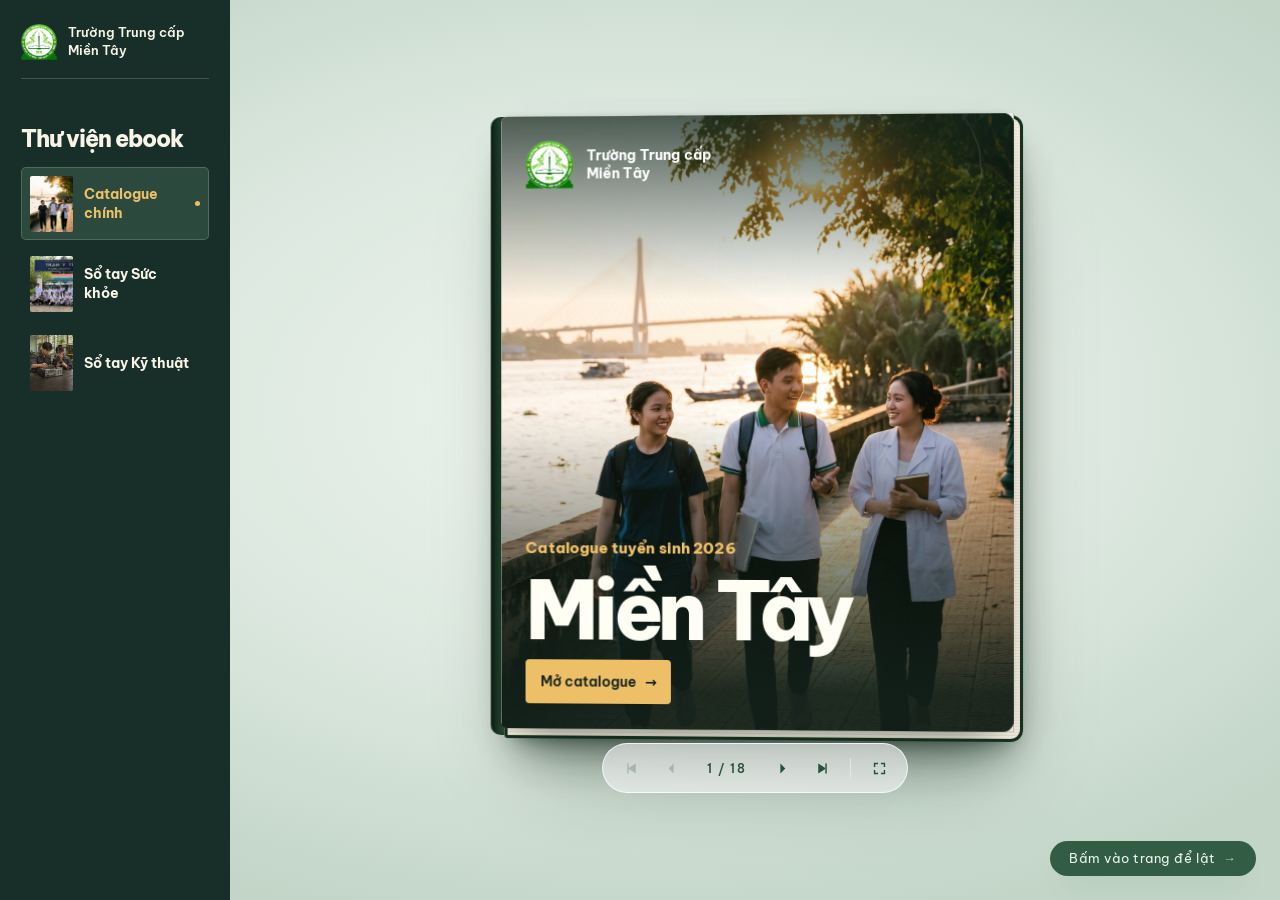
==== commit 2387559c: "phai no" ====
--- a/index.html
+++ b/index.html
@@ -4,65 +4,80 @@
   <meta charset="UTF-8" />
   <meta name="viewport" content="width=device-width, initial-scale=1.0" />
   <title>Catalogue 2026 — Trường Trung cấp Miền Tây (MTPC)</title>
-  <meta name="description" content="Catalogue giới thiệu Trường Trung cấp Miền Tây (MTPC) — các ngành trung cấp, sơ cấp và chương trình chứng chỉ. Tri thức – Đạo đức – Hội nhập – Phát triển." />
+  <meta name="description" content="Catalogue giới thiệu Trường Trung cấp Miền Tây (MTPC) — các ngành trung cấp, khóa ngắn hạn và chương trình chứng chỉ. Tri thức – Đạo đức – Hội nhập – Phát triển." />
   <link rel="icon" type="image/png" href="images/logo-mtpc.png?v=1" />
   <link rel="preconnect" href="https://fonts.googleapis.com" />
   <link rel="preconnect" href="https://fonts.gstatic.com" crossorigin />
-  <link href="https://fonts.googleapis.com/css2?family=Be+Vietnam+Pro:ital,wght@0,300;0,400;0,500;0,600;0,700;1,400&family=Cormorant+Garamond:ital,wght@0,500;0,600;0,700;1,500;1,600&family=Playfair+Display:ital,wght@0,500;0,600;1,500&display=swap" rel="stylesheet" />
-  <link rel="stylesheet" href="css/style.css?v=2.56" />
+  <link href="https://fonts.googleapis.com/css2?family=Be+Vietnam+Pro:ital,wght@0,300;0,400;0,500;0,600;0,700;0,800;1,400&family=Cormorant+Garamond:ital,wght@0,500;0,600;0,700;1,500;1,600&family=Playfair+Display:ital,wght@0,500;0,600;1,500&display=swap" rel="stylesheet" />
+  <link rel="stylesheet" href="css/style.css?v=2.72" />
+  <link rel="stylesheet" href="css/catalogue.css?v=6.3" />
+  <link rel="stylesheet" href="css/catalogue-editorial.css?v=4" />
+  <link rel="stylesheet" href="css/ebook-library.css?v=1" />
 </head>
-<body>
-
-  <!-- ===== Sách lật trang ===== -->
+<body class="ebook-home">
+
+  <details class="ebook-library" open>
+    <summary>Danh sách ebook</summary>
+    <nav class="ebook-library-menu" aria-label="Thư viện ebook">
+      <div class="ebook-library-brand">
+        <img src="images/logo-mtpc.png?v=1" alt="" width="36" height="36" />
+        <span>Trường Trung cấp<br>Miền Tây</span>
+      </div>
+      <h2>Thư viện ebook</h2>
+      <ul>
+        <li>
+          <a href="index.html" aria-current="page">
+            <img class="ebook-library-cover" src="images/cover-2026.jpg" alt="" width="43" height="56" />
+            <span>Catalogue chính</span>
+          </a>
+        </li>
+        <li>
+          <a href="suc-khoe/index.html">
+            <img class="ebook-library-cover" src="suc-khoe/images/y-si.jpg" alt="" width="43" height="56" />
+            <span>Sổ tay Sức khỏe</span>
+          </a>
+        </li>
+        <li>
+          <a href="ky-thuat/index.html">
+            <img class="ebook-library-cover" src="ky-thuat/images/bia-ky-thuat.webp" alt="" width="43" height="56" />
+            <span>Sổ tay Kỹ thuật</span>
+          </a>
+        </li>
+      </ul>
+    </nav>
+  </details>
+
   <main class="stage">
-    <div class="book" id="book" aria-label="Catalogue lật trang của Trường Trung cấp Miền Tây">
+    <div class="book mtpc-book" id="book" aria-label="Catalogue lật trang của Trường Trung cấp Miền Tây">
 
       <!-- ============ SHEET 1 : Bìa + Khái quát ============ -->
       <section class="sheet">
         <!-- P1 · BÌA — Ảnh tràn · ngọc lục bảo & kem -->
-        <article class="face front page cover">
+        <article class="face front page cover mtpc-cover">
           <figure class="cover-photo">
-            <img src="images/cover-2026.jpg" fetchpriority="high" alt="Ba sinh viên Trường Trung cấp Miền Tây đi bộ ven sông Cần Thơ lúc hoàng hôn" />
+            <img src="images/cover-2026.jpg" fetchpriority="high" alt="Ba người mặc đồng phục đi bộ ven sông lúc hoàng hôn" />
           </figure>
-
+          <div class="mtpc-brand">
+            <img src="images/logo-mtpc.png?v=1" alt="" width="48" height="48" />
+            <p>Trường Trung cấp<br>Miền Tây</p>
+          </div>
           <div class="cover-inner">
-            <!-- Header: logo + định danh + năm tuyển sinh -->
-            <header class="cover-header">
-              <div class="cover-brand">
-                <img class="cover-logo-img" src="images/logo-mtpc.png?v=1" alt="Logo Trường Trung Cấp Miền Tây" />
-                <div class="cover-brand-text">
-                  <span class="c-school">Trường Trung Cấp Miền Tây</span>
-                  <span class="c-loc">Cần Thơ · Đồng Bằng Sông Cửu Long</span>
-                </div>
-              </div>
-              <span class="cover-year-tag">Ấn bản 2026</span>
-            </header>
-
             <div class="cover-lower">
-              <!-- Tiêu đề thương hiệu -->
-              <div class="cover-main">
-                <p class="cover-kicker">Trường Trung cấp</p>
-                <h1 class="cover-main-title">MIỀN TÂY</h1>
-                <p class="cover-sub-title">Tuyển sinh 2026</p>
-              </div>
-
-              <!-- Chân trang -->
-              <footer class="cover-footer">
-                <div class="cover-meta">
-                  <span>Trung cấp · Sơ cấp · Chứng chỉ nghề</span>
-                  <span>Tư vấn: 0934 790 790</span>
-                </div>
-              </footer>
+              <div>
+                <p class="cover-edition">Catalogue tuyển sinh 2026</p>
+                <h1 class="cover-main-title">Miền Tây</h1>
+              </div>
+              <button class="cover-open" type="button" data-goto="2">Mở catalogue <span aria-hidden="true">→</span></button>
             </div>
           </div>
         </article>
 
         <!-- P2 · KHÁI QUÁT — bố cục biên tập -->
-        <article class="face back page page-editorial">
-          <div class="page-inner">
-            <h2 class="ed-title">Khái quát<br>về nhà trường</h2>
-
-            <p class="ed-lead"><span class="dropcap">T</span>rường Trung cấp Miền Tây <strong>(TCMT)</strong> là cơ sở giáo dục nghề nghiệp đào tạo và phát triển nguồn nhân lực có chuyên môn, kỹ năng nghề nghiệp, đáp ứng nhu cầu thị trường lao động với phương châm lấy người học làm trung tâm.</p>
+        <article class="face back page mtpc-page mtpc-intro">
+          <div class="page-inner">
+            <h2 class="ed-title">Trường Trung cấp<br>Miền Tây</h2>
+
+            <p class="ed-lead">Trường Trung cấp Miền Tây <strong>(MTPC)</strong> là cơ sở giáo dục nghề nghiệp đào tạo và phát triển nguồn nhân lực có chuyên môn, kỹ năng nghề nghiệp, đáp ứng nhu cầu thị trường lao động với phương châm lấy người học làm trung tâm.</p>
 
             <figure class="ed-photo">
               <img src="images/dieu-duong.jpg" alt="Giờ thực hành kỹ năng điều dưỡng tại Trường Trung cấp Miền Tây" />
@@ -70,9 +85,8 @@
             </figure>
 
             <ul class="ed-stats">
-              <li><b>15+</b><span>năm đào tạo nghề</span></li>
-              <li><b>4+6</b><span>ngành trung cấp, sơ cấp &amp; chứng chỉ</span></li>
-              <li><b>6–22h</b><span>lịch học linh hoạt</span></li>
+              <li><b>2010</b><span>Năm thành lập</span></li>
+              <li><b>4</b><span>Ngành trung cấp</span></li>
             </ul>
 
             <footer class="pg-foot"><span>02</span></footer>
@@ -83,9 +97,9 @@
       <!-- ============ SHEET 2 : Tầm nhìn sứ mệnh + Hoạt động đào tạo ============ -->
       <section class="sheet">
         <!-- P3 · TẦM NHÌN & SỨ MỆNH — bố cục biên tập -->
-        <article class="face front page page-editorial">
-          <div class="page-inner">
-            <h2 class="ed-title">Tầm nhìn<br>&amp; sứ mệnh</h2>
+        <article class="face front page mtpc-page mtpc-mission">
+          <div class="page-inner">
+            <h2 class="ed-title">Tầm nhìn &amp; sứ mệnh</h2>
 
             <figure class="ed-photo">
               <img src="images/xoa-bop.jpg" alt="Thực hành kỹ thuật tại phòng kỹ năng Trường Trung cấp Miền Tây" />
@@ -95,26 +109,26 @@
             <div class="ed-cols">
               <div class="ed-col">
                 <h3 class="ed-sub">Tầm nhìn</h3>
-                <p>Trở thành cơ sở giáo dục nghề nghiệp có uy tín tại ĐBSCL; mở rộng hợp tác trong nước và quốc tế, đào tạo thực hành gắn với doanh nghiệp, cơ sở y tế và xã hội trong chuyển đổi số.</p>
+                <p>Trở thành cơ sở giáo dục nghề nghiệp có uy tín tại ĐBSCL, mở rộng hợp tác trong và ngoài nước, gắn đào tạo thực hành với doanh nghiệp, cơ sở y tế và nhu cầu xã hội.</p>
               </div>
               <div class="ed-col">
                 <h3 class="ed-sub">Sứ mệnh</h3>
-                <p>Trang bị kiến thức chuyên môn, kỹ năng nghề và đạo đức nghề; hình thành đội ngũ lao động có tay nghề, tác phong chuyên nghiệp và khả năng phát triển nghề nghiệp bền vững.</p>
-              </div>
-            </div>
-
-            <p class="ed-quote">Tri thức · Đạo đức<br>Hội nhập · Phát triển</p>
+                <p>Trang bị kiến thức chuyên môn, kỹ năng và đạo đức nghề để người học có tay nghề, tác phong chuyên nghiệp và khả năng phát triển lâu dài.</p>
+              </div>
+            </div>
+
+            <p class="ed-quote">Tri thức · Đạo đức · Hội nhập · Phát triển</p>
 
             <footer class="pg-foot"><span>03</span></footer>
           </div>
         </article>
 
         <!-- P4 · HOẠT ĐỘNG ĐÀO TẠO -->
-        <article class="face back page">
+        <article class="face back page mtpc-page mtpc-practice">
           <div class="page-inner">
             <div class="s-group">
               <h2 class="h-serif">Lý thuyết gắn thực hành</h2>
-              <p class="lead">Hoạt động đào tạo kết hợp chặt chẽ giữa lý thuyết và thực hành, chú trọng rèn luyện kỹ năng nghề, tác phong làm việc, ý thức kỷ luật và vận dụng vào thực tế.</p>
+              <p class="lead">Rèn kỹ năng nghề, tác phong và kỷ luật qua bài tập thực hành.</p>
             </div>
 
             <figure class="ph hero-photo ratio-16-7 frame-mat warm" data-img="images/training.jpg">
@@ -123,29 +137,26 @@
 
             <div class="features-grid">
               <div class="feature-item">
-                <span class="feat-no">01</span>
-                <div>
-                  <h4>Đa dạng hình thức đào tạo</h4>
-                  <p>Trung cấp, sơ cấp, các khóa bồi dưỡng và cấp chứng chỉ theo chương trình</p>
+                <div>
+                  <h4>Chương trình đào tạo</h4>
+                  <p>Trung cấp, khóa bồi dưỡng và chứng chỉ theo từng chương trình.</p>
                 </div>
               </div>
               <div class="feature-item">
-                <span class="feat-no">02</span>
                 <div>
                   <h4>Cấp văn bằng, chứng chỉ</h4>
-                  <p>Đáp ứng đầy đủ điều kiện quy định được xem xét cấp văn bằng, chứng chỉ tương ứng</p>
+                  <p>Cấp theo điều kiện tốt nghiệp hoặc hoàn thành khóa học.</p>
                 </div>
               </div>
               <div class="feature-item">
-                <span class="feat-no">03</span>
                 <div>
                   <h4>Kết nối việc làm</h4>
-                  <p>Hỗ trợ thông tin, kết nối &amp; giới thiệu cơ hội thực tập, việc làm tại các doanh nghiệp</p>
-                </div>
-              </div>
-            </div>
-
-            <p class="cap">Lịch học 6h–22h, tất cả các ngày trong tuần.</p>
+                  <p>Cung cấp thông tin về cơ hội thực tập và việc làm.</p>
+                </div>
+              </div>
+            </div>
+
+            <p class="cap">Có lớp ban ngày, buổi tối và cuối tuần. Lịch cụ thể theo từng lớp.</p>
             <footer class="pg-foot"><span>04</span></footer>
           </div>
         </article>
@@ -154,7 +165,7 @@
       <!-- ============ SHEET 3 : Vì sao chọn + Menu ngành trung cấp ============ -->
       <section class="sheet">
         <!-- P5 · VÌ SAO CHỌN MTPC -->
-        <article class="face front page">
+        <article class="face front page mtpc-page mtpc-why">
           <div class="page-inner">
             <div class="s-group">
               <h2 class="h-serif">Vì sao chọn MTPC?</h2>
@@ -167,31 +178,27 @@
 
             <div class="reasons-grid">
               <div class="reason-card">
-                <span class="reason-check">✓</span>
                 <div>
                   <h4>Kỷ cương &amp; thực tiễn</h4>
                   <p>Môi trường học tập thân thiện, lấy người học làm trung tâm, rèn luyện kỹ năng nghề</p>
                 </div>
               </div>
               <div class="reason-card">
-                <span class="reason-check">✓</span>
                 <div>
                   <h4>Lộ trình học tập đa dạng</h4>
-                  <p>Hệ trung cấp, sơ cấp và chứng chỉ phù hợp với từng đối tượng và mục tiêu nghề nghiệp</p>
+                  <p>Trung cấp và các khóa ngắn hạn theo nhu cầu học nghề.</p>
                 </div>
               </div>
               <div class="reason-card">
-                <span class="reason-check">✓</span>
-                <div>
-                  <h4>Hợp tác &amp; liên thông</h4>
-                  <p>Liên kết với ĐH Trà Vinh, ĐH Y Dược Cần Thơ, CĐ Nghề Cần Thơ mở rộng hướng đi</p>
+                <div>
+                  <h4>Hợp tác đào tạo</h4>
+                  <p>Hợp tác chuyên môn với ĐH Y Dược Cần Thơ và CĐ Nghề Cần Thơ.</p>
                 </div>
               </div>
               <div class="reason-card">
-                <span class="reason-check">✓</span>
                 <div>
                   <h4>Hội nhập quốc tế</h4>
-                  <p>Triển khai đào tạo học sinh, sinh viên Campuchia từ năm 2025, thúc đẩy giao lưu văn hóa</p>
+                  <p>Khai giảng các lớp Y sĩ, Dược và Điều dưỡng cho học sinh Campuchia năm 2025.</p>
                 </div>
               </div>
             </div>
@@ -201,48 +208,41 @@
         </article>
 
         <!-- P6 · MENU NGÀNH TRUNG CẤP -->
-        <article class="face back page">
-          <div class="page-inner">
-            <div class="s-group">
-              <h2 class="h-serif">Các ngành đào tạo</h2>
-            </div>
-
-            <figure class="ph hero-photo ratio-16-5 frame-line" data-img="images/programs.jpg">
-              <figcaption class="ph-cap">Các ngành đào tạo trọng tâm</figcaption>
-            </figure>
-
-            <div class="major-list">
+        <article class="face back page mtpc-page mtpc-index">
+          <div class="page-inner">
+            <div class="s-group">
+              <h2 class="h-serif">Mục lục ngành học</h2>
+            </div>
+
+            <nav class="major-list mtpc-directory" aria-label="Mục lục ngành học">
               <a class="major-row" href="#ysy" data-goto="7">
-                <span class="major-no">01</span>
+                <img src="images/y-si.jpg" alt="" />
                 <span class="major-info"><h4>Y sĩ đa khoa</h4><p>Chăm sóc sức khỏe ban đầu, y học cơ sở &amp; lâm sàng</p></span>
-                <span class="arrow">→</span>
+                <span class="mtpc-page-ref">07</span>
               </a>
               <a class="major-row" href="#duoc" data-goto="8">
-                <span class="major-no">02</span>
-                <span class="major-info"><h4>Dược <em>(Dược sĩ)</em></h4><p>Dược lý, bào chế, quản lý &amp; tư vấn sử dụng thuốc an toàn</p></span>
-                <span class="arrow">→</span>
+                <img src="images/duoc.jpg?v=2" alt="" />
+                <span class="major-info"><h4>Dược</h4><p>Dược lý, bào chế, quản lý &amp; tư vấn sử dụng thuốc an toàn</p></span>
+                <span class="mtpc-page-ref">08</span>
               </a>
               <a class="major-row" href="#dieuDuong" data-goto="9">
-                <span class="major-no">03</span>
-                <span class="major-info"><h4>Điều dưỡng</h4><p>Chăm sóc người bệnh phòng bệnh, điều trị, phục hồi &amp; y đức</p></span>
-                <span class="arrow">→</span>
+                <img src="images/dieu-duong.jpg" alt="" />
+                <span class="major-info"><h4>Điều dưỡng</h4><p>Chăm sóc người bệnh trong phòng bệnh, điều trị và phục hồi</p></span>
+                <span class="mtpc-page-ref">09</span>
               </a>
               <a class="major-row" href="#cntt" data-goto="10">
-                <span class="major-no">04</span>
+                <img src="images/minh-hoa-cntt.webp" alt="" />
                 <span class="major-info"><h4>Công nghệ thông tin <em>định hướng AI</em></h4><p>Nền tảng máy tính, mạng, an toàn thông tin &amp; công cụ AI</p></span>
-                <span class="arrow">→</span>
+                <span class="mtpc-page-ref">10</span>
               </a>
               <a class="major-row alt" href="#socap" data-goto="11">
-                <span class="major-no">+</span>
-                <span class="major-info"><h4>Sơ cấp &amp; chương trình chứng chỉ</h4><p>6 ngành nghề kỹ thuật, sức khỏe thực hành gắn thực tiễn</p></span>
-                <span class="arrow">→</span>
+                <img src="images/son-oto.jpg" alt="" />
+                <span class="major-info"><h4>Khóa ngắn hạn &amp; chứng chỉ</h4><p>Tham khảo các khóa kỹ thuật và sức khỏe. Lịch mở lớp theo thông báo.</p></span>
+                <span class="mtpc-page-ref">11</span>
               </a>
-            </div>
-
-            <div class="orn-divider" aria-hidden="true">
-              <svg viewBox="0 0 60 20" fill="none" stroke="currentColor" stroke-width="1.6" stroke-linecap="round" stroke-linejoin="round"><path d="M4 10h52"/><path d="M20 10c2-5 6-7 10-7-2 4-6 6-10 7Z"/><path d="M34 10c2 5 6 7 10 7-2-4-6-6-10-7Z"/></svg>
-            </div>
-            <p class="cap">Đào tạo trung cấp, sơ cấp &amp; bồi dưỡng chứng chỉ · <strong>Tư vấn: 0934 790 790</strong></p>
+            </nav>
+
+            <p class="mtpc-caption">Ảnh ngành CNTT là minh họa AI.</p>
             <footer class="pg-foot"><span>06</span></footer>
           </div>
         </article>
@@ -251,17 +251,16 @@
       <!-- ============ SHEET 4 : Y sỹ đa khoa + Dược ============ -->
       <section class="sheet">
         <!-- P7 · Y SỸ ĐA KHOA -->
-        <article class="face front page" id="ysy">
-          <div class="page-inner">
-            <span class="ghost-no" aria-hidden="true">01</span>
-            <div class="s-group">
-              <p class="tag">Trình độ Trung cấp</p>
+        <article class="face front page mtpc-page mtpc-medicine" id="ysy">
+          <div class="page-inner">
+            <div class="s-group">
               <h2 class="h-serif">Y sĩ đa khoa</h2>
-              <p class="lead">Chương trình cung cấp kiến thức về y học cơ sở, y học lâm sàng và những kỹ năng chuyên môn cần thiết trong chăm sóc sức khỏe ban đầu.</p>
+              <p class="program-level">Trình độ trung cấp</p>
+              <p class="lead mtpc-notice"><strong>Lưu ý hành nghề:</strong> Người được cấp bằng Y sĩ trung cấp sau <strong>31/12/2026</strong> không được cấp giấy phép hành nghề với chức danh Y sĩ (<a href="https://datafiles.chinhphu.vn/cpp/files/vbpq/2026/3/26-vbhn-vpqh.pdf#page=71">khoản 10 Điều 121</a>).</p>
             </div>
 
             <figure class="ph hero-photo ratio-16-7 frame-mat" data-img="images/y-si.jpg">
-              <figcaption class="ph-cap">Thực hành chăm sóc sức khỏe ban đầu</figcaption>
+              <figcaption class="ph-cap">Ảnh nhóm tại Trạm Y tế phường An Khánh</figcaption>
             </figure>
 
             <div class="curriculum-box">
@@ -273,27 +272,23 @@
               </ul>
             </div>
 
-            <div class="chips-row">
-              <span class="chip">Thực hành cơ sở y tế</span>
-              <span class="chip">Tư vấn liên thông</span>
-              <span class="chip">Trạm y tế · Phòng khám</span>
-            </div>
             <footer class="pg-foot"><span>07</span></footer>
           </div>
         </article>
 
         <!-- P8 · DƯỢC -->
-        <article class="face back page" id="duoc">
-          <div class="page-inner">
-            <span class="ghost-no" aria-hidden="true">02</span>
-            <div class="s-group">
-              <p class="tag">Trình độ Trung cấp</p>
-              <h2 class="h-serif">Dược <em class="thin">(Dược sĩ)</em></h2>
+        <article class="face back page mtpc-page mtpc-pharmacy" id="duoc">
+          <div class="page-inner">
+            <div class="s-group">
+              <h2 class="h-serif">Dược</h2>
+              <p class="program-level">Trình độ trung cấp</p>
               <p class="lead">Trang bị kiến thức về dược lý, dược lâm sàng, bào chế, kiểm nghiệm, bảo quản và quản lý thuốc trong phạm vi chuyên môn.</p>
             </div>
 
-            <figure class="ph hero-photo ratio-16-7 frame-line warm" data-img="images/duoc.jpg">
-              <figcaption class="ph-cap">Thực hành dược lý &amp; bào chế</figcaption>
+            <figure class="duoc-photo-pair">
+              <img src="images/duoc.jpg?v=2" alt="Nhóm mặc áo blouse cạnh các khay thuốc" />
+              <img src="images/kho-duoc.jpg" alt="Ảnh nhóm trước biển Kho Dược" />
+              <figcaption>Hai góc nhìn tại khu vực kho dược</figcaption>
             </figure>
 
             <div class="curriculum-box">
@@ -301,15 +296,10 @@
               <ul class="ticks">
                 <li>Kiến thức dược lý, dược lâm sàng, quy trình bào chế và kiểm nghiệm thuốc</li>
                 <li>Kỹ năng nhận biết, sắp xếp, bảo quản dược phẩm theo chuẩn quy định</li>
-                <li>Tư vấn sử dụng thuốc an toàn, hợp lý; rèn luyện đạo đức hành nghề dược</li>
+                <li>Hướng dẫn sử dụng thuốc an toàn trong phạm vi chuyên môn</li>
               </ul>
             </div>
 
-            <div class="chips-row">
-              <span class="chip">Nhà thuốc GPP</span>
-              <span class="chip">Cơ sở y tế · Phân phối dược</span>
-              <span class="chip">Lịch học linh hoạt</span>
-            </div>
             <footer class="pg-foot"><span>08</span></footer>
           </div>
         </article>
@@ -318,17 +308,16 @@
       <!-- ============ SHEET 5 : Điều dưỡng + CNTT ============ -->
       <section class="sheet">
         <!-- P9 · ĐIỀU DƯỠNG -->
-        <article class="face front page" id="dieuDuong">
-          <div class="page-inner">
-            <span class="ghost-no" aria-hidden="true">03</span>
-            <div class="s-group">
-              <p class="tag">Trình độ Trung cấp</p>
+        <article class="face front page mtpc-page mtpc-nursing" id="dieuDuong">
+          <div class="page-inner">
+            <div class="s-group">
               <h2 class="h-serif">Điều dưỡng</h2>
-              <p class="lead">Hướng đến đào tạo người học có kiến thức và kỹ năng chăm sóc người bệnh trong các giai đoạn phòng bệnh, điều trị và phục hồi.</p>
+              <p class="program-level">Trình độ trung cấp</p>
+              <p class="lead">Chăm sóc người bệnh trong phòng bệnh, điều trị và phục hồi.</p>
             </div>
 
             <figure class="ph hero-photo ratio-16-7 frame-line" data-img="images/dieu-duong.jpg">
-              <figcaption class="ph-cap">Thực tập tại bệnh viện &amp; cơ sở y tế</figcaption>
+              <figcaption class="ph-cap">Thực hành kỹ năng điều dưỡng</figcaption>
             </figure>
 
             <div class="curriculum-box">
@@ -340,43 +329,36 @@
               </ul>
             </div>
 
-            <div class="chips-row">
-              <span class="chip">Thực tập bệnh viện</span>
-              <span class="chip">Phòng bệnh &amp; Phục hồi</span>
-              <span class="chip">Cơ sở y tế · TT Chăm sóc</span>
-            </div>
             <footer class="pg-foot"><span>09</span></footer>
           </div>
         </article>
 
         <!-- P10 · CNTT ĐỊNH HƯỚNG AI -->
-        <article class="face back page" id="cntt">
-          <div class="page-inner">
-            <span class="ghost-no" aria-hidden="true">04</span>
-            <div class="s-group">
-              <p class="tag">Trình độ Trung cấp</p>
-              <h2 class="h-serif">Công nghệ thông tin <em class="thin">định hướng AI</em></h2>
-              <p class="lead">Xây dựng nền tảng về máy tính, hệ điều hành, phần mềm, tin học văn phòng, mạng máy tính và an toàn thông tin trong bối cảnh chuyển đổi số.</p>
-            </div>
-
-            <figure class="ph hero-photo ratio-16-7 frame-mat" data-img="images/cntt.jpg">
-              <figcaption class="ph-cap">Thực hành máy tính &amp; công cụ AI</figcaption>
-            </figure>
-
+        <article class="face back page mtpc-page mtpc-computing" id="cntt">
+          <div class="page-inner">
+            <div class="s-group">
+              <h2 class="h-serif">Công nghệ thông tin</h2>
+              <p class="mtpc-specialty">Định hướng AI</p>
+              <p class="program-level">Trung cấp chính quy · Mã ngành 5480201</p>
+            </div>
+
+            <figure class="ph hero-photo ratio-16-7" data-img="images/minh-hoa-cntt.webp" role="img" aria-label="Ảnh minh họa phòng thực hành máy tính">
+              <figcaption class="ph-cap">Phòng thực hành máy tính · Minh họa AI</figcaption>
+            </figure>
+
+            <dl class="mtpc-facts" aria-label="Thời gian đào tạo">
+              <div><dt>1,5 năm</dt><dd>Sau THPT hoặc tương đương</dd></div>
+              <div><dt>2,5 năm</dt><dd>Sau THCS, có học văn hóa THPT</dd></div>
+            </dl>
             <div class="curriculum-box">
               <h3 class="h-sub no-gap">Nội dung đào tạo trọng tâm</h3>
               <ul class="ticks">
                 <li>Nền tảng phần cứng, hệ điều hành, mạng máy tính và bảo mật an toàn thông tin</li>
-                <li>Làm quen với các công cụ trí tuệ nhân tạo (AI) và cách ứng dụng vào học tập, công việc</li>
+                <li>Lập trình Python, làm việc với dữ liệu và ứng dụng công cụ AI</li>
                 <li>Kỹ năng tin học văn phòng, hỗ trợ kỹ thuật và hỗ trợ vận hành hệ thống CNTT</li>
               </ul>
             </div>
 
-            <div class="chips-row">
-              <span class="chip">Ứng dụng công cụ AI</span>
-              <span class="chip">Hỗ trợ kỹ thuật CNTT</span>
-              <span class="chip">Vận hành hệ thống</span>
-            </div>
             <footer class="pg-foot"><span>10</span></footer>
           </div>
         </article>
@@ -384,119 +366,119 @@
 
       <!-- ============ SHEET 6 : Sơ cấp kỹ thuật + Sơ cấp sức khỏe ============ -->
       <section class="sheet">
-        <!-- P11 · SƠ CẤP — KỸ THUẬT (3 ảnh) -->
-        <article class="face front page" id="socap">
-          <h2 class="h-serif">Nhóm ngành kỹ thuật</h2>
-          <div class="photo-rows">
-            <div class="photo-row">
-              <figure class="ph" data-img="images/son-oto.jpg" style="--ph:'images/son-oto.jpg'"></figure>
-              <div>
-                <h4>Sơn ô tô</h4>
-                <p>Xử lý bề mặt, bả matit, pha phối màu, kỹ thuật phun sơn — làm việc tại gara ô tô, trung tâm chăm sóc xe và xưởng đồng sơn.</p>
-              </div>
-            </div>
-            <div class="photo-row">
-              <figure class="ph" data-img="images/han-cnc.jpg" style="--ph:'images/han-cnc.jpg'"></figure>
-              <div>
-                <h4>Hàn công nghệ cao</h4>
-                <p>Gia công cơ khí, an toàn lao động, thực hành hàn MIG/MAG &amp; TIG — làm việc tại xưởng cơ khí, nhà máy sản xuất.</p>
-              </div>
-            </div>
-            <div class="photo-row">
-              <figure class="ph" data-img="images/sua-may-tinh.jpg" style="--ph:'images/sua-may-tinh.jpg'"></figure>
-              <div>
-                <h4>Sửa chữa máy tính</h4>
-                <p>Tháo lắp, kiểm tra, thay thế linh kiện, cài đặt phần mềm và xử lý sự cố máy tính cơ bản tại cửa hàng hoặc bộ phận kỹ thuật.</p>
-              </div>
-            </div>
-          </div>
-          <p class="cap">Chương trình ngắn hạn, chú trọng thực hành và kỹ năng nghề thực tế.</p>
-          <footer class="pg-foot"><span>11</span></footer>
-        </article>
-
-        <!-- P12 · SƠ CẤP — SỨC KHỎE (3 ảnh, ảnh lệch phải) -->
-        <article class="face back page">
-          <h2 class="h-serif">Nhóm ngành sức khỏe</h2>
-          <div class="photo-rows">
-            <div class="photo-row mirror">
-              <figure class="ph" data-img="images/rang-ham-mat.jpg" style="--ph:'images/rang-ham-mat.jpg'"></figure>
-              <div>
-                <h4>Răng hàm mặt</h4>
-                <p>Giải phẫu – sinh lý vùng răng hàm mặt, nguyên tắc vô khuẩn, kỹ thuật hỗ trợ nha khoa và chăm sóc sức khỏe răng miệng.</p>
-              </div>
-            </div>
-            <div class="photo-row mirror">
-              <figure class="ph" data-img="images/chuyen-doi-dieu-duong.jpg" style="--ph:'images/chuyen-doi-dieu-duong.jpg'"></figure>
-              <div>
-                <h4>Chứng chỉ chuyển đổi Điều dưỡng</h4>
-                <p>Dành cho người đã tốt nghiệp trung cấp trở lên trong khối sức khỏe, bổ sung kiến thức và kỹ năng thực hành điều dưỡng.</p>
-              </div>
-            </div>
-            <div class="photo-row mirror">
-              <figure class="ph" data-img="images/xoa-bop.jpg" style="--ph:'images/xoa-bop.jpg'"></figure>
-              <div>
-                <h4>Xoa bóp bấm huyệt – VLTL</h4>
-                <p>Kỹ thuật xoa bóp, bấm huyệt cơ bản và làm quen thiết bị vật lý trị liệu trong chăm sóc sức khỏe, phục hồi chức năng.</p>
-              </div>
-            </div>
-          </div>
-          <p class="cap">Điều kiện tham gia và giá trị chứng chỉ thực hiện theo quy định hiện hành.</p>
-          <footer class="pg-foot"><span>12</span></footer>
+        <!-- P11 · SƠ CẤP — KỸ THUẬT -->
+        <article class="face front page mtpc-page mtpc-technical" id="socap">
+          <div class="page-inner">
+            <h2 class="h-serif">Khóa kỹ thuật<br> ngắn hạn</h2>
+            <div class="photo-rows mtpc-courses">
+              <div class="photo-row">
+                <figure class="ph" data-img="images/son-oto.jpg"></figure>
+                <div>
+                  <h4>Sơn ô tô</h4>
+                  <p>Xử lý bề mặt, bả ma tít, pha và phối màu, kỹ thuật phun sơn.</p>
+                </div>
+              </div>
+              <div class="photo-row">
+                <figure class="illustration-thumb">
+                  <img src="images/minh-hoa-han-cong-nghe-cao.webp" alt="Thực hành hàn tại bàn thao tác" />
+                  <figcaption>Minh họa AI</figcaption>
+                </figure>
+                <div>
+                  <h4>Hàn công nghệ cao</h4>
+                  <p>Gia công cơ khí, an toàn lao động, thực hành hàn MIG/MAG &amp; TIG.</p>
+                </div>
+              </div>
+              <div class="photo-row">
+                <figure class="illustration-thumb">
+                  <img src="images/minh-hoa-sua-may-tinh.webp" alt="Kiểm tra linh kiện bên trong máy tính để bàn" />
+                  <figcaption>Minh họa AI</figcaption>
+                </figure>
+                <div>
+                  <h4>Sửa chữa máy tính</h4>
+                  <p>Kiểm tra, thay linh kiện, cài phần mềm và xử lý sự cố cơ bản.</p>
+                </div>
+              </div>
+            </div>
+            <p class="cap">Hỏi Phòng Tuyển sinh về lịch mở lớp và chứng chỉ.</p>
+            <a class="mtpc-cta" href="ky-thuat/index.html">Mở sổ tay Kỹ thuật <span aria-hidden="true">→</span></a>
+            <footer class="pg-foot"><span>11</span></footer>
+          </div>
+        </article>
+
+        <!-- P12 · SƠ CẤP — SỨC KHỎE -->
+        <article class="face back page mtpc-page mtpc-health">
+          <div class="page-inner">
+            <h2 class="h-serif">Khóa ngắn hạn<br> về sức khỏe</h2>
+            <div class="photo-rows mtpc-courses">
+              <div class="photo-row mirror">
+                <figure class="illustration-thumb">
+                  <img src="images/minh-hoa-nha-khoa.webp" alt="Chuẩn bị dụng cụ bên ghế nha khoa mô phỏng" />
+                  <figcaption>Minh họa AI</figcaption>
+                </figure>
+                <div>
+                  <h4>Răng hàm mặt</h4>
+                  <p>Giải phẫu răng hàm mặt, vô khuẩn và kỹ thuật hỗ trợ nha khoa.</p>
+                </div>
+              </div>
+              <div class="photo-row mirror">
+                <figure class="ph" data-img="images/why-2.jpg" role="img" aria-label="Ảnh nhóm tại phòng thực hành chăm sóc sức khỏe"></figure>
+                <div>
+                  <h4>Chứng chỉ chuyển đổi Điều dưỡng</h4>
+                  <p>Bổ sung kỹ năng điều dưỡng. Đầu vào xét theo văn bằng.</p>
+                </div>
+              </div>
+              <div class="photo-row mirror">
+                <figure class="ph" data-img="images/xoa-bop.jpg"></figure>
+                <div>
+                  <h4>Xoa bóp bấm huyệt – VLTL</h4>
+                  <p>Xoa bóp, bấm huyệt cơ bản và làm quen thiết bị vật lý trị liệu.</p>
+                </div>
+              </div>
+            </div>
+            <p class="cap">Hỏi Phòng Tuyển sinh về điều kiện, lịch mở lớp và chứng chỉ.</p>
+            <a class="mtpc-cta" href="suc-khoe/index.html">Mở sổ tay Sức khỏe <span aria-hidden="true">→</span></a>
+            <footer class="pg-foot"><span>12</span></footer>
+          </div>
         </article>
       </section>
 
       <!-- ============ SHEET 7 : Đối tượng tuyển sinh + Hợp tác ============ -->
       <section class="sheet">
         <!-- P13 · ĐỐI TƯỢNG TUYỂN SINH — ảnh dải trên -->
-        <article class="face front page strip-top">
-          <figure class="ph banner" data-img="images/students.jpg" style="--ph:'images/students.jpg'"></figure>
-          <div class="strip-bottom">
+        <article class="face front page mtpc-page mtpc-audience">
+          <div class="page-inner">
             <div class="s-group">
               <h2 class="h-serif">Đối tượng tuyển sinh</h2>
             </div>
+            <figure class="mtpc-photo"><img src="images/tot-nghiep-y-si-2025.jpg" alt="Ảnh nhóm tại lễ tốt nghiệp Y sĩ năm 2025" /><figcaption>Lễ tốt nghiệp Y sĩ năm 2025</figcaption></figure>
             <div class="audience">
               <div class="aud">
-                <h4>Học sinh THCS, THPT</h4>
-                <p>Chọn nghề sớm, rèn kỹ năng thực hành từ đầu.</p>
+                <h4>Người đã tốt nghiệp THCS, THPT</h4>
+                <p>Người tốt nghiệp THCS học song song chương trình văn hóa THPT.</p>
               </div>
               <div class="aud">
                 <h4>Người học liên thông</h4>
-                <p>Lộ trình liên thông lên cao đẳng, đại học.</p>
+                <p>Dự tuyển theo ngành và điều kiện của cơ sở tiếp nhận.</p>
               </div>
               <div class="aud">
                 <h4>Học thêm ngành / Chuyển đổi</h4>
-                <p>Học linh hoạt, cân đối cùng công việc.</p>
+                <p>Hỏi về lộ trình văn bằng 2 và điều kiện theo ngành.</p>
               </div>
               <div class="aud">
                 <h4>Bộ đội &amp; Công an xuất ngũ</h4>
                 <p>Hỗ trợ hồ sơ theo chính sách hiện hành.</p>
               </div>
             </div>
-            <p class="cap">Học viên ở xa — nhà trường tư vấn thông tin về điều kiện sinh hoạt và chỗ ở (nếu có).</p>
+            <p class="cap">Học viên ở xa có thể hỏi trường về chỗ ở và đi lại.</p>
             <footer class="pg-foot"><span>13</span></footer>
           </div>
         </article>
 
         <!-- P14 · HỢP TÁC & LIÊN KẾT -->
-        <article class="face back page">
-          <svg class="ghost-art" style="bottom:-2.4em; right:-1.4em; width:10em; transform:rotate(180deg)" viewBox="0 0 240 340" fill="none" stroke="currentColor" stroke-width="2" stroke-linecap="round" aria-hidden="true">
-            <path d="M18 330 C 80 260, 130 170, 205 22"/>
-            <ellipse cx="46" cy="286" rx="25" ry="11" transform="rotate(-42 46 286)"/>
-            <ellipse cx="96" cy="270" rx="22" ry="10" transform="rotate(38 96 270)"/>
-            <ellipse cx="76" cy="226" rx="21" ry="10" transform="rotate(-44 76 226)"/>
-            <ellipse cx="124" cy="212" rx="19" ry="9" transform="rotate(38 124 212)"/>
-            <ellipse cx="106" cy="170" rx="18" ry="9" transform="rotate(-44 106 170)"/>
-            <ellipse cx="150" cy="158" rx="17" ry="8" transform="rotate(36 150 158)"/>
-            <ellipse cx="134" cy="118" rx="16" ry="8" transform="rotate(-46 134 118)"/>
-            <ellipse cx="174" cy="108" rx="15" ry="7" transform="rotate(34 174 108)"/>
-            <ellipse cx="162" cy="70" rx="13" ry="7" transform="rotate(-46 162 70)"/>
-            <ellipse cx="196" cy="60" rx="12" ry="6" transform="rotate(32 196 60)"/>
-            <ellipse cx="204" cy="26" rx="9" ry="14"/>
-          </svg>
-          <div class="page-inner">
-            <div class="s-group">
-              <h2 class="h-serif">Hợp tác &amp; liên kết đào tạo</h2>
-              <p class="lead">Nhà trường tăng cường kết nối với các cơ sở giáo dục trong nước, mở rộng hợp tác quốc tế và doanh nghiệp.</p>
+        <article class="face back page mtpc-page mtpc-partners">
+          <div class="page-inner">
+            <div class="s-group">
+              <h2 class="h-serif">Hợp tác đào tạo</h2>
             </div>
 
             <figure class="ph hero-photo ratio-16-7 frame-mat warm" data-img="images/partners.jpg">
@@ -504,14 +486,14 @@
             </figure>
 
             <ul class="ticks big">
-              <li><strong>ĐH Trà Vinh</strong> — liên thông &amp; phối hợp đào tạo</li>
-              <li><strong>ĐH Y Dược Cần Thơ</strong> — hợp tác y khoa, tư vấn lộ trình</li>
-              <li><strong>CĐ Nghề Cần Thơ</strong> — MOU đào tạo nghề</li>
-              <li><strong>Quốc tế</strong> — đào tạo sinh viên Campuchia từ 2025</li>
-              <li><strong>Doanh nghiệp</strong> — bệnh viện, nhà thuốc, gara, sản xuất</li>
+              <li><strong>ĐH Trà Vinh</strong> — từng phối hợp tuyển sinh liên thông năm 2016</li>
+              <li><strong>ĐH Y Dược Cần Thơ</strong> — bản ghi nhớ hợp tác chuyên môn năm 2025</li>
+              <li><strong>CĐ Nghề Cần Thơ</strong> — thỏa thuận hợp tác năm 2025</li>
+              <li><strong>Quốc tế</strong> — khai giảng các lớp cho học sinh Campuchia năm 2025</li>
+              <li><strong>Thực tập</strong> — địa điểm và kế hoạch theo từng ngành</li>
             </ul>
 
-            <p class="cap">MOU ký kết chính thức — tạo điều kiện thực tập và tiếp cận cơ hội việc làm.</p>
+            <p class="cap">Điều kiện và đợt tuyển liên thông do cơ sở tiếp nhận công bố.</p>
             <footer class="pg-foot"><span>14</span></footer>
           </div>
         </article>
@@ -520,81 +502,50 @@
       <!-- ============ SHEET 8 : Định hướng phát triển + Liên hệ ============ -->
       <section class="sheet">
         <!-- P15 · ĐỊNH HƯỚNG PHÁT TRIỂN -->
-        <article class="face front page">
-          <svg class="ghost-art" style="top:-2.4em; left:-1.4em; width:10em; transform:scaleX(-1)" viewBox="0 0 240 340" fill="none" stroke="currentColor" stroke-width="2" stroke-linecap="round" aria-hidden="true">
-            <path d="M18 330 C 80 260, 130 170, 205 22"/>
-            <ellipse cx="46" cy="286" rx="25" ry="11" transform="rotate(-42 46 286)"/>
-            <ellipse cx="96" cy="270" rx="22" ry="10" transform="rotate(38 96 270)"/>
-            <ellipse cx="76" cy="226" rx="21" ry="10" transform="rotate(-44 76 226)"/>
-            <ellipse cx="124" cy="212" rx="19" ry="9" transform="rotate(38 124 212)"/>
-            <ellipse cx="106" cy="170" rx="18" ry="9" transform="rotate(-44 106 170)"/>
-            <ellipse cx="150" cy="158" rx="17" ry="8" transform="rotate(36 150 158)"/>
-            <ellipse cx="134" cy="118" rx="16" ry="8" transform="rotate(-46 134 118)"/>
-            <ellipse cx="174" cy="108" rx="15" ry="7" transform="rotate(34 174 108)"/>
-            <ellipse cx="162" cy="70" rx="13" ry="7" transform="rotate(-46 162 70)"/>
-            <ellipse cx="196" cy="60" rx="12" ry="6" transform="rotate(32 196 60)"/>
-            <ellipse cx="204" cy="26" rx="9" ry="14"/>
-          </svg>
+        <article class="face front page mtpc-page mtpc-future">
           <div class="page-inner">
             <div class="s-group">
               <h2 class="h-serif">Định hướng phát triển</h2>
             </div>
 
-            <figure class="ph hero-photo ratio-16-7 frame-line warm" data-img="images/future.jpg">
-              <figcaption class="ph-cap">Định hướng phát triển bền vững</figcaption>
-            </figure>
-
-            <ol class="num-list compact">
+            <figure class="mtpc-photo mtpc-event-group">
+              <img src="images/anh-nhom-dai-hoc-bac-lieu.jpg" width="1600" height="892" alt="Ảnh nhóm tại Trường Đại học Bạc Liêu" />
+              <figcaption>Ảnh nhóm tại Trường Đại học Bạc Liêu</figcaption>
+            </figure>
+
+            <ul class="mtpc-priorities">
               <li><strong>Gắn đào tạo với thực tiễn</strong><span>theo nhu cầu thị trường lao động</span></li>
               <li><strong>Phát triển năng lực nghề nghiệp</strong><span>thao tác kỹ thuật &amp; xử lý tình huống</span></li>
               <li><strong>Xây dựng tác phong chuyên nghiệp</strong><span>kỷ luật, trách nhiệm &amp; đạo đức nghề</span></li>
               <li><strong>Mở rộng kết nối và cơ hội việc làm</strong><span>cùng doanh nghiệp &amp; cơ sở y tế</span></li>
               <li><strong>Thúc đẩy hội nhập và đổi mới</strong><span>công nghệ mới &amp; hợp tác quốc tế</span></li>
-            </ol>
-
-            <p class="cap">Không ngừng đổi mới vì sự thành đạt và phát triển bền vững của người học.</p>
+            </ul>
+
             <footer class="pg-foot"><span>15</span></footer>
           </div>
         </article>
 
         <!-- P16 · LIÊN HỆ & TƯ VẤN -->
-        <article class="face back page has-seal">
-          <div class="page-inner">
-            <div class="s-group">
-              <h2 class="h-serif">Thông tin liên hệ &amp; tư vấn</h2>
-            </div>
-
-            <figure class="ph hero-photo ratio-16-5" data-img="images/contact.jpg"></figure>
-
-            <div class="contact">
-              <div class="contact-row">
-                <span class="c-label">Địa chỉ</span>
-                <span>130C – 130D Nguyễn Văn Cừ nối dài, phường Tân An, thành phố Cần Thơ</span>
-              </div>
-              <div class="contact-row">
-                <span class="c-label">Tư vấn tuyển sinh</span>
-                <span class="c-strong">0934 790 790 · 0292 222 6677 · 0292 222 5577</span>
-              </div>
-              <div class="contact-row">
-                <span class="c-label">Website</span>
-                <span>https://www.mtpc.edu.vn</span>
-              </div>
-            </div>
-
-            <form class="register compact" onsubmit="return false">
-              <h3 class="h-sub">Đăng ký nhận tư vấn tuyển sinh</h3>
-              <div class="form-row"><label>Họ và tên</label><input type="text" placeholder="Nguyễn Văn A" /></div>
-              <div class="form-row"><label>Số điện thoại</label><input type="tel" placeholder="09xx xxx xxx" /></div>
-              <div class="form-row"><label>Ngành học</label>
-                <select>
-                  <option>Y sĩ đa khoa</option><option>Dược (Dược sĩ)</option><option>Điều dưỡng</option>
-                  <option>Công nghệ thông tin (AI)</option><option>Sơn ô tô</option><option>Hàn công nghệ cao</option>
-                  <option>Sửa chữa máy tính</option><option>Răng hàm mặt</option>
-                  <option>Chứng chỉ chuyển đổi Điều dưỡng</option><option>Xoa bóp bấm huyệt – VLTL</option>
-                </select>
-              </div>
-              <button class="btn" type="submit">Gửi thông tin</button>
-            </form>
+        <article class="face back page mtpc-page mtpc-contact">
+          <div class="page-inner">
+            <h2 class="h-serif">Tư vấn<br> tuyển sinh</h2>
+            <figure class="mtpc-photo mtpc-job-fair">
+              <img src="images/ngay-hoi-viec-lam-an-giang-2026.jpg" width="2194" height="1504" alt="Đại biểu trên sân khấu ngày hội việc làm tại An Giang" />
+              <figcaption>Ngày hội việc làm cho chiến sĩ công an xuất ngũ · An Giang, 2026</figcaption>
+            </figure>
+            <div class="mtpc-contact-details">
+              <div>
+                <h3>Điện thoại / Zalo</h3>
+                <a class="mtpc-hotline" href="tel:0375711766">0375 711 766</a>
+                <div class="mtpc-landlines"><a href="tel:02922226677">0292 222 6677</a><a href="tel:02922225577">0292 222 5577</a></div>
+              </div>
+              <div>
+                <h3>Văn phòng tuyển sinh</h3>
+                <address>130C – 130D Nguyễn Văn Cừ nối dài, phường Tân An, TP. Cần Thơ</address>
+                <a href="https://web.mtpc.edu.vn">web.mtpc.edu.vn</a>
+              </div>
+            </div>
+            <a class="mtpc-cta" href="https://web.mtpc.edu.vn/tuyen-sinh">Thông báo tuyển sinh <span aria-hidden="true">↗</span></a>
             <footer class="pg-foot"><span>16</span></footer>
           </div>
         </article>
@@ -603,11 +554,13 @@
       <!-- ============ SHEET 9 : Lời kết + Bìa sau ============ -->
       <section class="sheet">
         <!-- P17 · LỜI KẾT -->
-        <article class="face front page closing">
-          <figure class="ph cover-ph seamless" data-img="images/closing.jpg"></figure>
-          <div class="closing-overlay"></div>
+        <article class="face front page closing mtpc-closing">
+          <figure class="closing-photo mtpc-graduation-speech">
+            <img src="images/tot-nghiep-y-si-2025-b.jpg" width="600" height="400" alt="Người mặc lễ phục phát biểu tại bục" />
+            <figcaption>Phát biểu tại lễ tốt nghiệp Y sĩ năm 2025</figcaption>
+          </figure>
           <div class="closing-content">
-            <h2 class="h-serif light">Vững bước tương lai,<br>đồng hành cùng Miền Tây</h2>
+            <h2 class="h-serif light">Đồng hành cùng Miền Tây</h2>
             <p class="closing-text">Trường Trung cấp Miền Tây luôn sẵn sàng đồng hành, tư vấn và hỗ trợ người
               học lựa chọn chương trình phù hợp, từng bước xây dựng nền tảng nghề nghiệp
               vững chắc cho tương lai trên hành trình
@@ -616,18 +569,22 @@
         </article>
 
         <!-- P18 · BÌA SAU -->
-        <article class="face back page backcover">
-          <div class="backcover-inner">
-            <img class="backcover-logo-img" src="images/logo-mtpc.png?v=1" alt="Logo Trường Trung Cấp Miền Tây" />
-            <h2 class="h-serif light">Trường Trung cấp<br>Miền Tây</h2>
-            <p class="slogan">Tri thức – Đạo đức – Hội nhập – Phát triển</p>
-            <div class="backcover-contact">
-              <p>https://www.mtpc.edu.vn</p>
-              <p>0934 790 790 · 0292 222 6677 · 0292 222 5577</p>
-              <p>130C – 130D Nguyễn Văn Cừ nối dài, phường Tân An, TP. Cần Thơ</p>
-            </div>
-            <p class="copyright">© 2026 Trường Trung cấp Miền Tây</p>
-          </div>
+        <article class="face back page backcover mtpc-backcover">
+          <div class="mtpc-brand">
+            <img src="images/logo-mtpc.png?v=1" alt="" width="48" height="48" />
+            <p>Trường Trung cấp<br>Miền Tây</p>
+          </div>
+          <div class="mtpc-farewell">
+            <h2>Hẹn gặp bạn<br> ở Miền Tây</h2>
+            <p>Tri thức · Đạo đức · Hội nhập · Phát triển</p>
+          </div>
+          <div class="mtpc-back-contact">
+            <p>Tư vấn tuyển sinh</p>
+            <a class="mtpc-hotline" href="tel:0375711766">0375 711 766</a>
+            <div class="mtpc-landlines"><a href="tel:02922226677">0292 222 6677</a><a href="tel:02922225577">0292 222 5577</a></div>
+            <address><a href="https://web.mtpc.edu.vn">web.mtpc.edu.vn</a><br>130C – 130D Nguyễn Văn Cừ nối dài, phường Tân An, TP. Cần Thơ</address>
+          </div>
+          <footer>© 2026 Trường Trung cấp Miền Tây</footer>
         </article>
       </section>
 
@@ -637,14 +594,14 @@
     </div>
 
     <!-- ===== Thanh công cụ (dưới) ===== -->
-    <div class="toolbar">
+    <div class="toolbar" role="group" aria-label="Điều khiển lật trang">
       <button class="tb-btn" id="btnFirst" title="Về trang bìa" aria-label="Về trang bìa">
         <svg viewBox="0 0 24 24"><path d="M18 5v14L7 12l11-7zM6 5h2v14H6z"/></svg>
       </button>
       <button class="tb-btn" id="btnPrev" title="Trang trước" aria-label="Trang trước">
         <svg viewBox="0 0 24 24"><path d="M15 5l-7 7 7 7V5z"/></svg>
       </button>
-      <span class="tb-indicator" id="indicator">1 / 18</span>
+      <span class="tb-indicator" id="indicator" aria-live="polite">1 / 18</span>
       <button class="tb-btn" id="btnNext" title="Trang sau" aria-label="Trang sau">
         <svg viewBox="0 0 24 24"><path d="M9 5l7 7-7 7V5z"/></svg>
       </button>
@@ -660,6 +617,7 @@
     <div class="hint" id="hint" hidden>Bấm vào trang để lật <span>→</span></div>
   </main>
 
-  <script src="js/main.js?v=3.3"></script>
+  <script src="js/main.js?v=10"></script>
+  <script src="js/ebook-library.js?v=1"></script>
 </body>
 </html>
--- a/css/style.css
+++ b/css/style.css
@@ -46,6 +46,7 @@
 
 /* ============ Sân khấu & quyển sách ============ */
 .stage {
+  height: 100vh;
   height: 100dvh;
   display: flex; flex-direction: column; align-items: center; justify-content: center;
   gap: 22px;
@@ -54,17 +55,18 @@
 
 .book {
   position: relative;
+  width: min(1180px, 95vw, calc((100vh - 200px) * 1.52));
   width: min(1180px, 95vw, calc((100dvh - 200px) * 1.52));
   aspect-ratio: 1.52;
   container-type: inline-size;
   transform: translate3d(0, 0, 0);
-  transition: transform .95s cubic-bezier(.45, .06, .18, 1);
+  transition: transform .42s cubic-bezier(.22, .72, .2, 1);
   will-change: transform;
   /* Chiều sâu 3D thật cho các tờ giấy khi lật */
-  perspective: 3400px;
+  perspective: 5200px;
   perspective-origin: 50% 45%;
   --flip-ease: cubic-bezier(.5, .05, .2, 1);
-  --flip-time: .9s;
+  --flip-time: .65s;
 }
 
 /* Đế sách — block giấy xếp lớp, bóng đổ mềm */
@@ -73,7 +75,7 @@
   position: absolute;
   top: -4px; right: -9px; bottom: -9px; left: -9px;
   background:
-    repeating-linear-gradient(180deg, rgba(93, 80, 54, .1) 0 1px, rgba(93, 80, 54, 0) 1px 3px),
+    repeating-linear-gradient(180deg, rgba(93, 80, 54, .055) 0 1px, rgba(93, 80, 54, 0) 1px 4px),
     linear-gradient(180deg, #FAF6EA 0%, #F1EADA 100%);
   border: 3px solid #17311F;
   border-radius: 12px;
@@ -83,13 +85,13 @@
     0 32px 60px -26px rgba(16, 40, 25, .42),
     0 60px 100px -40px rgba(16, 40, 25, .4);
   z-index: 0;
-  transition: top .7s ease, right .7s ease, bottom .7s ease, left .7s ease,
-              border-radius .7s ease, box-shadow .7s ease;
+  transition: top .45s ease, right .45s ease, bottom .45s ease, left .45s ease,
+              border-radius .45s ease, box-shadow .45s ease;
 }
 
 /* Khi mở bìa: nền sách mở rộng ngay, không chạy layout animation
    nặng mỗi khung hình — giữ cú lật bìa mượt. */
-.book.opening { transition-duration: .45s; }
+.book.opening { transition-duration: .3s; }
 .book.opening::before { transition: none; }
 
 /* Trạng thái sách đóng: bìa đặt giữa, gáy + block giấy bên phải */
@@ -230,7 +232,9 @@
 /* ============ Bố cục trang ============ */
 .page {
   padding: 2.6em 3.2em 2.3em;
-  font-size: var(--page-fs, clamp(9.2px, 1.23cqi, 13.4px));
+  /* Bỏ sàn px: sách giữ tỉ lệ khung cố định, chữ phải co THUẦN theo bề rộng
+     (cqi) để không tràn khi cửa sổ thấp; sàn px sẽ phá tỉ lệ này. */
+  font-size: var(--page-fs, clamp(6.5px, 1.23cqi, 13.4px));
   line-height: 1.6;
   letter-spacing: .011em;
 }
@@ -267,6 +271,12 @@
 .pg-foot span::before { content: "— "; color: var(--green-500); }
 .face.front .pg-foot { right: 3.4em; }
 .face.back  .pg-foot { left: 3.4em; }
+
+/* Sàn cỡ chữ cho các nhãn nhỏ: giữ nhãn lớn hơn .62em một chút để đọc rõ,
+   nhưng co theo em (không dùng px cứng) để không phá tỉ lệ khi sách thu nhỏ. */
+.c-loc, .cover-year-tag, .cover-meta, .ed-stats span, .tag, .pg-foot, .ed-sub, .ed-photo figcaption {
+  font-size: max(var(--fs-label, .62em), 1.02em);
+}
 
 /* Kicker — nhãn phân mục thanh lịch, chuẩn mực sư phạm */
 .kicker {
@@ -1125,14 +1135,14 @@
 .cast-right {
   left: 50%;
   border-radius: 0 8px 8px 0;
-  background: linear-gradient(90deg, rgba(8, 20, 13, .6) 0%, rgba(8, 20, 13, .22) 45%, rgba(8, 20, 13, 0) 85%);
+  background: linear-gradient(90deg, rgba(8, 20, 13, .45) 0%, rgba(8, 20, 13, .16) 45%, rgba(8, 20, 13, 0) 85%);
 }
 .cast-left {
   left: 0;
   border-radius: 8px 0 0 8px;
-  background: linear-gradient(270deg, rgba(8, 20, 13, .6) 0%, rgba(8, 20, 13, .22) 45%, rgba(8, 20, 13, 0) 85%);
-}
-.cast.on { animation: castTurn var(--flip-time, .9s) linear both; }
+  background: linear-gradient(270deg, rgba(8, 20, 13, .45) 0%, rgba(8, 20, 13, .16) 45%, rgba(8, 20, 13, 0) 85%);
+}
+.cast.on { animation: castTurn var(--flip-time, .65s) linear both; }
 @keyframes castTurn {
   0%   { opacity: 0; }
   35%  { opacity: .75; }
@@ -1140,49 +1150,87 @@
   100% { opacity: 0; }
 }
 
-/* Trang giấy uốn cong khi lật — các dải dọc lồng nhau.
-   Mỗi dải chứa sẵn cả mặt trước và mặt sau; trình duyệt tự chọn
-   mặt hướng ra ngoài nên không có dải nào bị trống giữa chừng. */
-.curl {
+/* ============================================================
+   TỜ LẬT (leaf)
+   Một mặt phẳng 3D duy nhất mang bản sao cả hai mặt của tờ giấy,
+   xoay quanh gáy. Không chia dải dọc → không còn vệt sọc ở giữa
+   cú lật, và chỉ tốn 2 bản sao thay vì 24.
+   Hai lớp phủ (leaf-shade) nằm cùng mặt phẳng với từng phía trang:
+     · mặt trước hiển thị khi 0°→90°, mặt sau khi 90°→180° (backface)
+     · JS đổi gradient của chúng theo từng khung hình
+   Khi theta = 0 hoặc 180, cả hai lớp phủ trong suốt → tờ lật trùng
+   khít trang thật, không có bước nhảy lúc đóng/mở hoạt ảnh.
+   ============================================================ */
+.leaf {
   position: absolute; top: 0; left: 50%;
-  transform-style: preserve-3d;
-  pointer-events: none;
-}
-.curl .strip {
-  position: absolute; top: 0; height: 100%;
+  width: 50%; height: 100%;
   transform-style: preserve-3d;
   transform-origin: left center;
+  pointer-events: none;
   will-change: transform;
-}
-.curl .clip {
-  position: absolute; top: 0; left: 0; height: 100%;
-  overflow: hidden;
+  display: none;
+}
+.leaf > .face {
+  border-radius: 0;
+  box-shadow: none;
+}
+.leaf > .face.front { border-radius: 8px 0 0 8px; }
+.leaf > .face.back  { border-radius: 0 8px 8px 0; }
+.leaf-shade {
+  position: absolute; inset: 0;
+  z-index: 5;
+  pointer-events: none;
   backface-visibility: hidden;
   -webkit-backface-visibility: hidden;
 }
-.curl .clip * { backdrop-filter: none !important; -webkit-backdrop-filter: none !important; }
-.curl .cshade {
-  position: absolute; inset: 0; z-index: 9;
-  background: #08140d;
-  opacity: 0;
-  pointer-events: none;
-  will-change: opacity;
-}
-
-/* Chế độ 1 trang & giảm chuyển động: không dùng bóng đổ */
-.book.single .cast, .book.single .curl { display: none; }
+.leaf-shade.front { border-radius: 8px 0 0 8px; }
+.leaf-shade.back {
+  border-radius: 0 8px 8px 0;
+  transform: rotateY(180deg);
+}
+
+/* Chế độ 1 trang: tờ lật phủ cả khung, bóng đổ theo từ mép gáy trái */
+.book.single .leaf {
+  left: 0; width: 100%;
+}
+.book.single .leaf > .face,
+.book.single .leaf-shade {
+  border-radius: 10px;
+}
+.book.single .cast-left { display: none; }
+.book.single .cast-right {
+  left: 0; width: 100%;
+  border-radius: 10px;
+  background: linear-gradient(90deg, rgba(8, 20, 13, .5) 0%, rgba(8, 20, 13, .18) 42%, rgba(8, 20, 13, 0) 80%);
+}
+
+/* Lớp trang đích tĩnh nằm dưới trang đang lật (chế độ 1 trang):
+   trang hiện tại quét sang trái quanh cạnh gáy, lộ trang kế tiếp bên dưới */
+.under-flip {
+  position: absolute; inset: 0; z-index: 10; display: none;
+  overflow: hidden; background: #fff; border-radius: 10px;
+}
+.under-flip .face {
+  transform: none !important;
+  backface-visibility: visible !important;
+  -webkit-backface-visibility: visible !important;
+}
 @media (prefers-reduced-motion: reduce) {
   .cast { display: none; }
   .book { --flip-time: .01s; }
 }
-
 /* ============ Vùng bấm lật trang ============ */
+/* Hai nút .zone chỉ còn là mốc chèn lớp trong JS (pointer-events: none);
+   việc chia trái/phải để lật được xử lý trên .book trong main.js. */
 .zone {
   position: absolute; top: 0; bottom: 0; width: 50%;
-  background: transparent; border: 0; cursor: pointer; z-index: 30;
+  background: transparent; border: 0; z-index: 30;
+  pointer-events: none;
 }
 .zone-left  { left: 0; }
 .zone-right { right: 0; }
+.book { cursor: pointer; }
+.book :is(input, select, textarea, label) { cursor: auto; }
 
 /* Gợi ý lật trang */
 .hint {
@@ -1327,7 +1375,7 @@
 /* ============================================================
    CHẾ ĐỘ MỘT TRANG (màn hình nhỏ)
    ============================================================ */
-.book.single { width: min(500px, 94vw, calc((100dvh - 200px) * .74)); aspect-ratio: .74; }
+.book.single { width: min(500px, 94vw, calc((100vh - 200px) * .74)); width: min(500px, 94vw, calc((100dvh - 200px) * .74)); aspect-ratio: .74; }
 .book.single .sheet {
   left: 0; width: 100%;
   transform: none !important;
@@ -1342,15 +1390,10 @@
 }
 .book.single .page { font-size: clamp(10.5px, 3cqi, 14.5px); padding: 2.6em 2.2em 2.4em; }
 .book.single .cover { padding: 0; }
-.book.single .sheet.active .face.front { animation: pageIn .5s ease both; }
 .book.single .sheet.active .face.back { display: none; }
 .book.single .sheet.active.show-back .face.front { display: none; }
 .book.single .sheet.active.show-back .face.back {
-  display: flex; transform: none; animation: pageIn .5s ease both;
-}
-@keyframes pageIn {
-  from { opacity: 0; transform: translateX(14px); }
-  to   { opacity: 1; transform: translateX(0); }
+  display: flex; transform: none;
 }
 .book.single .face::after { width: 100%; opacity: 0; }
 
@@ -1365,11 +1408,31 @@
 
 /* Nội dung trên màn nhỏ */
 @media (max-width: 899px) {
-  .book.single .ed-photo { min-height: 8em; }
-  .book.single .ed-photo img { min-height: 7em; }
+  /* Trang dài hơn khung → cho phép cuộn dọc trong trang thay vì cắt mất nội dung.
+     Vùng lật vẫn hoạt động: chạm nhẹ lật trang, kéo dọc cuộn nội dung. */
+  .book.single .face { overflow-y: auto; overflow-x: hidden; -webkit-overflow-scrolling: touch; }
+  .book.single .page-inner { height: auto; min-height: 100%; }
+  /* Số trang chuyển về cuối nội dung (không còn neo đáy khung) */
+  .book.single .pg-foot {
+    position: static; left: auto; right: auto; bottom: auto;
+    text-align: right; padding: .7em .1em 0;
+  }
+  /* Nén bố cục mobile: đề mục, ảnh, hộp gọn hơn để vừa khung */
+  .book.single .page { padding: 2em 1.7em 1.6em; }
+  .book.single .h-serif { font-size: 2.4em; margin-bottom: .35em; }
+  .book.single .ed-title { font-size: 2.7em; margin-bottom: .4em; }
+  .book.single .hero-photo { margin: .35em 0 .55em; }
+  .book.single .curriculum-box { padding: .7em 1em; }
+  .book.single .register, .book.single .register.compact { padding: 1em 1.1em .9em; }
+  .book.single .reason-card { padding: .6em .7em; }
+  .book.single .ed-photo { min-height: 0; flex: 0 0 auto; }
+  .book.single .ed-photo img { height: 9em; min-height: 0; flex: 0 0 auto; }
+  .book.single .strip-top .ph.banner { aspect-ratio: 16 / 6; }
+  .book.single .photo-row { grid-template-columns: 6.5em 1fr; gap: .9em; padding: .8em 0; }
+  .book.single .photo-row .ph { width: 6.5em; }
+  .book.single .photo-row.mirror { grid-template-columns: 1fr 6.5em; }
   .book.single .ed-stats li { padding: .8em .7em .75em 0; }
   .book.single .ed-quote { font-size: 1.05em; padding: .7em 0 .6em; }
-  .book.single .page-editorial .pg-foot { bottom: -1.9em; }
   .pg-head { margin-bottom: 1.4em; }
   .cover-header { padding: 1.6em 1.8em 0; gap: .8em; }
   .c-loc { display: none; }
@@ -1386,7 +1449,7 @@
   .cover-footer { margin-top: 1.7em; }
   .cover-meta { font-size: .60em; letter-spacing: .06em; gap: .4em .8em; }
   .hint { display: none; }
-  .vision-grid, .why-gallery, .reasons-grid { grid-template-columns: 1fr; gap: .7em; }
+  .vision-grid, .reasons-grid { grid-template-columns: 1fr; gap: .7em; }
   .cols-2, .admission, .why, .audience { grid-template-columns: 1fr; gap: 1.2em; }
 }
 
--- a/css/catalogue.css
+++ b/css/catalogue.css
@@ -0,0 +1,458 @@
+/* Catalogue tuyển sinh chính. Khung sách và hiệu ứng lật nằm trong style.css. */
+:root {
+  --reader-paper: #fbfaf4;
+  --reader-ink: #163b30;
+  --reader-green: #184a3b;
+  --reader-mint: #e3efe6;
+  --reader-sand: #f1e8d4;
+}
+
+.stage {
+  padding: 22px 12px 12px;
+  gap: 16px;
+}
+
+.book {
+  width: min(1560px, calc(100vw - 36px), calc((100dvh - 110px) * 1.66));
+  aspect-ratio: 1.66;
+  flex: none;
+  perspective: 9600px;
+  transition: none;
+}
+
+/* Góc xoay và mặt nạ đã điều khiển chuyển động. Khi đổi trạng thái,
+   vị trí và kích thước đế phải khớp ngay với bìa. */
+.book::before { transition: none; }
+
+/* Khi bìa xoay, chỉ hiện phần đế đã có bìa che phía trên. */
+.book.cover-turn {
+  --cover-mask: calc((100% - var(--cover-reveal)) / 2 - 2px);
+  transform: translateX(var(--cover-offset)) perspective(2800px) rotateY(var(--cover-tilt));
+  perspective: 14000px;
+}
+
+.book.cover-turn::before {
+  inset: -4px -9px -9px;
+  border-radius: 12px;
+  box-shadow: 0 1px 0 #fff7 inset;
+}
+
+/* Bóng mềm nằm riêng dưới đế để mặt nạ không cắt bóng thành đường thẳng. */
+.book.cover-turn::after {
+  content: "";
+  position: absolute;
+  inset: auto 0 -12px;
+  width: auto;
+  height: 22px;
+  border-radius: 50%;
+  transform: none;
+  background: #163b3059;
+  filter: blur(15px);
+  box-shadow: none;
+  z-index: -1;
+  pointer-events: none;
+}
+
+.book.cover-turn-front::before { clip-path: inset(-100px -100px -100px var(--cover-mask)); }
+.book.cover-turn-back::before { clip-path: inset(-100px var(--cover-mask) -100px -100px); }
+.book.cover-turn-front::after { left: var(--cover-mask); }
+.book.cover-turn-back::after { right: var(--cover-mask); }
+.book.cover-turn-front .cast-left { clip-path: inset(0 0 0 calc(100% - var(--cover-reveal))); }
+.book.cover-turn-back .cast-right { clip-path: inset(0 calc(100% - var(--cover-reveal)) 0 0); }
+.book.cover-turn ~ .hint { visibility: hidden; }
+
+.book .leaf-panel {
+  --panel-width: calc(var(--leaf-width) / var(--leaf-panels));
+  position: absolute;
+  inset: 0 auto 0 0;
+  width: var(--panel-width);
+  transform-origin: left center;
+  transform-style: preserve-3d;
+}
+
+.book .leaf-panel > .leaf-panel { left: 100%; }
+
+.book .leaf-surface {
+  position: absolute;
+  inset: 0;
+  width: calc(var(--panel-width) + .5px);
+  overflow: hidden;
+  backface-visibility: hidden;
+  -webkit-backface-visibility: hidden;
+}
+
+.book .hardcover-leaf .leaf-surface,
+.book .leaf-panel .leaf-panel .leaf-panel > .leaf-surface { width: var(--panel-width); }
+.book .leaf-surface.back {
+  transform: rotateY(180deg);
+  transform-origin: calc(var(--panel-width) / 2) center;
+}
+
+.book .leaf-surface > .face {
+  left: calc(-1 * var(--column) * var(--panel-width));
+  width: var(--leaf-width);
+  transform: none;
+}
+
+.book .leaf-surface::after {
+  content: "";
+  position: absolute;
+  inset: 0;
+  z-index: 3;
+  opacity: var(--fold-light, 0);
+  background-position: calc(-1 * var(--column) * var(--panel-width)) 0;
+  background-size: var(--leaf-width) 100%;
+  background-repeat: no-repeat;
+}
+
+.book .leaf-surface.front::after {
+  background-image: linear-gradient(90deg, #27372b27, transparent 59%, #fff3 95%, #f8f3e7);
+}
+
+.book .leaf-surface.back::after {
+  background-image: linear-gradient(270deg, #27372b1f, transparent 62%, #fff4 96%, #f8f3e7);
+}
+
+.book.single {
+  --single-width: min(640px, calc(100vw - 24px));
+  width: var(--single-width);
+  height: min(calc(100dvh - 100px), calc(var(--single-width) * 1.85));
+  aspect-ratio: auto;
+}
+
+.book.single .single-turn {
+  position: absolute;
+  inset: 0;
+  z-index: 15;
+  border-radius: 10px;
+  overflow: hidden;
+  pointer-events: none;
+}
+
+.book.single .single-turn > .face {
+  transform: none;
+  display: flex;
+}
+
+.single-turn-shadow,
+.single-turn-fold {
+  position: absolute;
+  inset: 0;
+  z-index: 3;
+  opacity: 0;
+}
+
+.single-turn-shadow { background: #1b3528; }
+.single-turn-fold {
+  background: linear-gradient(90deg, #b9bba9, #eeece0 27%, #fffdf4 57%, #c5c9b9) no-repeat;
+  background-size: 32% 100%;
+}
+
+.book :is(button, a, input, select):focus-visible {
+  outline: 2px solid currentColor;
+  outline-offset: 2px;
+}
+
+.book h2:focus-visible {
+  text-decoration: underline;
+  text-decoration-color: #739983;
+  text-decoration-thickness: 2px;
+  text-underline-offset: .14em;
+  outline: none;
+}
+
+/* Bìa chia hai mảng: ảnh địa phương và tiêu đề trên nền xanh. */
+.book .cover {
+  display: flex;
+  padding: 0;
+  background: var(--reader-green);
+}
+
+.book .cover .cover-photo {
+  position: relative;
+  inset: auto;
+  flex: 1 1 0;
+  min-height: 0;
+  overflow: hidden;
+}
+
+.book .cover-photo > img:first-child {
+  object-position: center 43%;
+  filter: none;
+  transform: none;
+}
+
+.book .cover-photo::after { content: none; }
+.book .cover-inner { flex: none; height: auto; }
+.book .cover-lower {
+  display: flex;
+  align-items: flex-end;
+  flex-wrap: wrap;
+  justify-content: space-between;
+  gap: .6rem 1rem;
+  padding: 1.35rem clamp(1rem, 3cqi, 2.4rem) 1.5rem;
+  background: var(--reader-green);
+  text-shadow: none;
+}
+
+.book .cover-kicker {
+  font-size: .875rem;
+  margin: 0 0 .2em;
+  letter-spacing: 0;
+  text-transform: none;
+  color: #d6e9d7;
+}
+
+.book .cover-main-title {
+  margin: 0;
+  font-size: clamp(2.75rem, 6.2cqi, 5.5rem);
+  line-height: .95;
+  letter-spacing: -.045em;
+  text-shadow: none;
+}
+
+.book .cover-edition {
+  margin-top: .45em;
+  color: #d6e9d7;
+  font-size: .875rem;
+}
+
+.book .cover-photo .cover-mark {
+  position: absolute;
+  inset: clamp(.75rem, 2cqi, 1.5rem) auto auto clamp(.75rem, 2cqi, 1.5rem);
+  width: clamp(2rem, 5cqi, 3rem);
+  height: auto;
+  object-fit: contain;
+  filter: drop-shadow(0 1px 4px #163b3066);
+  transform: none;
+}
+
+.book .cover-footer { width: auto; margin: 0; }
+.cover-open {
+  min-height: 44px;
+  padding: .55rem .9rem;
+  font: 600 .875rem/1.25 var(--sans);
+  border: 0;
+  border-radius: 4px;
+  cursor: pointer;
+  background: var(--reader-paper);
+  color: var(--reader-ink);
+}
+.cover-open:hover { background: #e2eedf; }
+
+/* Một hệ lề và chân trang cho cả 18 mặt. Mặt dài có thể cuộn trong khung sách. */
+.book .page:not(.cover, .backcover, .closing) {
+  flex-direction: column;
+  gap: .75em;
+  padding: 1.65em 1.85em 1.15em;
+  font-size: clamp(13px, 1.52cqi, 16px);
+  line-height: 1.5;
+  letter-spacing: 0;
+  color: var(--reader-ink);
+  background: var(--reader-paper);
+  overflow: auto;
+  overscroll-behavior: contain;
+  scrollbar-width: thin;
+}
+
+.book.single .sheet.active.show-back .face.front,
+.book.single .sheet.active:not(.show-back) .face.back { display: none; }
+
+.book .sheet > .page[inert] { overflow: hidden; }
+.book .page:not(.cover, .backcover, .closing) :is(p, ul, ol, figure) { flex-shrink: 0; }
+.book .page-inner,
+.book .page-editorial .page-inner {
+  flex: 1 0 auto;
+  height: auto;
+  min-height: 100%;
+  padding: 0;
+  justify-content: flex-start;
+  gap: .85em;
+}
+
+.book .page .pg-foot {
+  position: static;
+  margin-top: auto;
+  padding: .4em 0 0;
+  text-align: right;
+  color: var(--reader-green);
+  font-size: .8em;
+}
+
+.book .pg-foot span::before { content: none; }
+.book .page :is(.h-serif, .ed-title) {
+  font-size: clamp(2em, 4.6cqi, 3em);
+  line-height: 1;
+  letter-spacing: -.035em;
+  margin: 0 0 .25em;
+}
+.book .page :is(.lead, .ed-lead) {
+  font-size: 1em;
+  line-height: 1.55;
+  color: var(--reader-ink);
+}
+
+.book .page.page-editorial { background: var(--reader-mint); }
+.book .page.has-seal { background: var(--reader-sand); }
+.book .page.has-seal .page-inner::before { content: none; }
+.book .page :is(.hero-photo, .ed-photo, .photo-card) {
+  margin: 0;
+  border: 0;
+  border-radius: 2px;
+  box-shadow: none;
+}
+.book .page .ph.frame-mat::before,
+.book .page .ph.frame-line::after { content: none; }
+.book .page :is(.ghost-art, .ghost-no, .feat-no, .reason-check, .major-no, .orn-divider) {
+  display: none;
+}
+.book .page .program-level {
+  font-size: .875rem;
+  font-weight: 600;
+  color: var(--reader-green);
+  margin-bottom: .55em;
+}
+.book .page .ed-photo { min-height: 0; flex: 0 0 auto; }
+.book .ed-photo img {
+  height: auto;
+  aspect-ratio: 16 / 8;
+  min-height: 0;
+  border-radius: 2px;
+}
+.book .page :is(.ed-stats, .ed-cols, .ed-quote, .cap, .num-list) { margin: 0; }
+.book .page .ed-cols { gap: 1em; }
+.book .page .ed-col p { font-size: .92em; }
+.book .page :is(.reason-card, .curriculum-box, .register) {
+  border: 0;
+  border-radius: 2px;
+  box-shadow: none;
+}
+.book .page .feature-item { grid-template-columns: minmax(0, 1fr); }
+.book .page :is(.reason-card p, .feature-item p, .major-info p, .photo-row p, .ticks li) {
+  color: var(--ink);
+  font-size: max(.9em, 13px);
+}
+.book .page :is(.cap, .ed-quote) { border: 0; padding: .4em 0; }
+.book .page .ph-cap {
+  inset: auto auto 0 0;
+  background: var(--reader-green);
+  padding: .45em .7em;
+  font-size: max(.8em, 12px);
+}
+.book .page .photo-row .ph { border: 0; border-radius: 2px; box-shadow: none; }
+.illustration-thumb img {
+  display: block;
+  width: 100%;
+  aspect-ratio: 4 / 3;
+  object-fit: cover;
+  border-radius: 2px;
+}
+.illustration-thumb figcaption {
+  margin-top: .25em;
+  color: var(--soft);
+  font-size: .76em;
+  text-align: center;
+}
+.photo-row.mirror .illustration-thumb { order: 2; }
+.duoc-photo-pair {
+  display: grid;
+  grid-template-columns: minmax(0, 1.3fr) minmax(0, 1fr);
+  align-items: end;
+  gap: .4em .55em;
+}
+.duoc-photo-pair img {
+  display: block;
+  width: 100%;
+  border-radius: 2px;
+}
+.duoc-photo-pair figcaption {
+  grid-column: 1 / -1;
+  color: var(--soft);
+  font-size: .83em;
+}
+.book .major-row { padding-block: .65em; }
+.book .page .contact { margin-top: 0; }
+.book .contact-row { align-items: start; }
+.book .c-label { text-transform: none; letter-spacing: 0; font-size: .9em; color: var(--reader-ink); }
+.book .contact-row a { color: inherit; text-underline-offset: .2em; }
+.book .c-strong a { white-space: nowrap; }
+.book .page .register { margin-top: 0; background: var(--reader-paper); }
+.book .form-row { grid-template-columns: 7em minmax(0, 1fr); }
+.book .form-row :is(input, select) { min-width: 0; }
+.book .register .btn {
+  background: var(--reader-green);
+  border-radius: 4px;
+  min-height: 44px;
+  box-shadow: none;
+  letter-spacing: 0;
+  text-transform: none;
+}
+
+.book .closing,
+.book .backcover { background: var(--reader-green); }
+.book .closing { padding: 0; overflow: auto; }
+.book .closing-photo {
+  min-height: 8rem;
+  flex: 1 0 40%;
+  overflow: hidden;
+}
+.book .closing-photo img {
+  width: 100%;
+  height: 100%;
+  display: block;
+  object-fit: cover;
+  object-position: center 42%;
+}
+.book .closing-content {
+  position: relative;
+  inset: auto;
+  flex: none;
+  padding: clamp(1rem, 3cqi, 2.3rem);
+}
+.book .closing-text { font-size: clamp(.875rem, 1.45cqi, 1rem); margin-top: .5em; }
+
+@media (prefers-reduced-motion: no-preference) {
+  .book .sheet .cover-photo > img:first-child { animation: cover-reveal .65s ease-out both; }
+  @keyframes cover-reveal {
+    from { opacity: 0; transform: scale(1.04); }
+    to { opacity: 1; transform: scale(1); }
+  }
+}
+
+.book .page.strip-top { padding: 0; gap: 0; }
+.book .strip-top .ph.banner {
+  position: relative;
+  inset: auto;
+  flex: none;
+  width: 100%;
+  height: auto;
+  aspect-ratio: 16 / 7;
+}
+.book .strip-top .strip-bottom {
+  position: relative;
+  inset: auto;
+  height: auto;
+  flex: 1 0 auto;
+  padding: 1.4em 1.85em 1.15em;
+}
+
+@media (max-width: 899px) {
+  .book.single .page:not(.cover, .backcover, .closing) {
+    padding: 1.15em 1.1em .8em;
+    font-size: 1rem;
+  }
+  .book.single .page.strip-top { padding: 0; }
+  .book .strip-top .strip-bottom { padding: 1.15em 1.1em .8em; }
+  .book.single .page :is(.h-serif, .ed-title) { font-size: 2em; }
+  .book.single .cover { padding: 0; }
+  .book.single .cover-main-title { font-size: clamp(2.4rem, 12cqi, 4.2rem); }
+  .book.single .cover-lower { padding: .8rem 1rem 1rem; }
+  .book.single .ed-cols { grid-template-columns: 1fr; }
+  .book.single .form-row :is(input, select) { font-size: 1rem; }
+}
+
+@media (max-width: 480px) {
+  .book .contact-row,
+  .book .form-row { grid-template-columns: minmax(0, 1fr); gap: .25em; }
+  .book .form-row label { font-size: .9em; }
+}
--- a/css/catalogue-editorial.css
+++ b/css/catalogue-editorial.css
@@ -0,0 +1,429 @@
+/* Hệ trình bày catalogue MTPC, dùng chung bảng màu với Sổ tay Kỹ thuật. */
+.mtpc-book {
+  --mtpc-type: "Be Vietnam Pro", system-ui, sans-serif;
+  --mtpc-ink: #15241e;
+  --mtpc-green: #172f28;
+  --mtpc-mint: #dce8de;
+  --mtpc-paper: #f3f1e7;
+  --mtpc-ochre: #edbf67;
+  --mtpc-sand: #efdcaf;
+  --mtpc-muted: #465750;
+  --mtpc-rule: #203a2d35;
+  --mtpc-margin: clamp(1rem, 2.4cqi, 2.35rem);
+  --mtpc-gap: clamp(.68rem, 1.28cqi, 1.25rem);
+}
+
+.mtpc-book .cover .cover-photo { position: absolute; inset: 0; }
+.mtpc-book .cover-photo > img:first-child { object-position: center 45%; }
+
+.mtpc-book .cover-photo::after {
+  content: "";
+  position: absolute;
+  inset: 0;
+  background: linear-gradient(180deg, #11261cbf, transparent 30% 49%, #122019f0 94%);
+  pointer-events: none;
+}
+
+.mtpc-brand {
+  display: flex;
+  align-items: center;
+  gap: .8rem;
+  font: 700 clamp(.78rem, 1.4cqi, 1rem)/1.3 var(--mtpc-type);
+  color: #fff;
+}
+
+.mtpc-brand img { display: block; width: clamp(2rem, 4.7cqi, 3.25rem); height: auto; }
+.mtpc-cover .mtpc-brand { padding: var(--mtpc-margin); }
+.mtpc-book .mtpc-cover .cover-inner { margin-top: auto; }
+
+.mtpc-book .mtpc-cover .cover-lower {
+  align-items: center;
+  padding: var(--mtpc-margin);
+  background: transparent;
+}
+
+.mtpc-book .mtpc-cover .cover-main-title {
+  color: #fffef5;
+  font: 800 clamp(2.7rem, 8cqi, 7rem)/1 var(--mtpc-type);
+  letter-spacing: -.065em;
+}
+
+.mtpc-book .mtpc-cover .cover-edition {
+  margin: 0 0 .65em;
+  color: var(--mtpc-ochre);
+  font-weight: 800;
+  font-size: clamp(.82rem, 1.45cqi, 1.02rem);
+}
+
+.mtpc-book .mtpc-cover .cover-open {
+  background: var(--mtpc-ochre);
+  color: var(--mtpc-ink);
+  font-family: var(--mtpc-type);
+}
+.mtpc-book .mtpc-cover .cover-open:hover { background: #ffe0a4; }
+.mtpc-cover .cover-open span { margin-inline-start: .4em; }
+
+.mtpc-book .page.mtpc-page {
+  --reader-ink: var(--mtpc-ink);
+  --reader-green: var(--mtpc-green);
+  --ink: var(--mtpc-ink);
+  --soft: var(--mtpc-muted);
+  padding: var(--mtpc-margin);
+  padding-bottom: calc(var(--mtpc-margin) * .55);
+  background: var(--mtpc-field, var(--mtpc-paper));
+  font: 400 clamp(.875rem, 1.35cqi, 1rem)/1.47 var(--mtpc-type);
+}
+
+.mtpc-book .mtpc-page .page-inner {
+  width: 100%;
+  min-width: 0;
+  gap: var(--mtpc-gap);
+}
+
+.mtpc-book .page.mtpc-page :is(.ed-title, .h-serif),
+.mtpc-book .mtpc-closing .h-serif {
+  margin: 0;
+  color: inherit;
+  font: 800 clamp(2rem, 4.55cqi, 4.3rem)/1.025 var(--mtpc-type);
+  letter-spacing: -.057em;
+  text-wrap: balance;
+}
+
+.mtpc-book .mtpc-page .pg-foot {
+  justify-self: stretch;
+  padding-top: .55em;
+  border-top: 1px solid var(--mtpc-rule);
+  font: 600 .8em/1.35 var(--mtpc-type);
+  font-variant-numeric: tabular-nums;
+}
+
+.mtpc-book .mtpc-page .s-group { display: grid; gap: .5em; }
+.mtpc-book .mtpc-page .program-level { margin: 0; font-size: .85em; }
+.mtpc-book .mtpc-page .lead { line-height: inherit; }
+.mtpc-book .mtpc-page .cap { padding: 0; background: transparent; color: var(--mtpc-muted); font: 400 .88em/1.45 var(--mtpc-type); text-align: left; }
+
+.mtpc-book .mtpc-page :is(.hero-photo, .ed-photo, .mtpc-photo) {
+  position: relative;
+  width: 100%;
+  margin: 0;
+  min-height: 0;
+  aspect-ratio: auto;
+  border-radius: 0;
+  overflow: hidden;
+}
+
+.mtpc-book .mtpc-page :is(.ed-photo, .mtpc-photo) img {
+  position: absolute;
+  inset: 0;
+  width: 100%;
+  height: 100%;
+  min-height: 0;
+  display: block;
+  object-fit: cover;
+  aspect-ratio: auto;
+  border-radius: 0;
+}
+
+.mtpc-book .mtpc-page :is(.hero-photo, .ed-photo, .mtpc-photo) figcaption {
+  position: absolute;
+  inset: auto auto .65rem .65rem;
+  max-width: calc(100% - 1.3rem);
+  margin: 0;
+  padding: .35em .65em;
+  border-radius: 0;
+  background: #142a22f2;
+  color: #fff;
+  font: 500 .75rem/1.35 var(--mtpc-type);
+  text-align: left;
+}
+.mtpc-book .mtpc-page .ed-photo figcaption::before { content: none; }
+
+.mtpc-intro, .mtpc-nursing, .mtpc-health, .mtpc-future { --mtpc-field: var(--mtpc-mint); }
+.mtpc-technical, .mtpc-audience { --mtpc-field: var(--mtpc-sand); }
+
+.mtpc-book :is(.mtpc-intro, .mtpc-practice, .mtpc-why, .mtpc-index, .mtpc-medicine,
+.mtpc-pharmacy, .mtpc-computing, .mtpc-audience, .mtpc-partners, .mtpc-future, .mtpc-contact) .page-inner {
+  display: grid;
+  grid-template-columns: minmax(0, 1fr);
+}
+
+.mtpc-intro .page-inner { grid-template-rows: auto auto minmax(12em, 1fr) auto auto; }
+.mtpc-intro .ed-photo img { object-position: center 53%; }
+
+.mtpc-book .mtpc-intro .ed-stats {
+  grid-template-columns: repeat(2, minmax(0, 1fr));
+  padding: .7em .8em;
+  background: var(--mtpc-paper);
+  border: 0;
+}
+
+.mtpc-book .mtpc-intro .ed-stats li { gap: .22em; padding-block: .2em; border-color: var(--mtpc-rule); }
+.mtpc-book .mtpc-intro .ed-stats b,
+.mtpc-facts dt { color: var(--mtpc-ink); font: 800 clamp(1.35rem, 2.55cqi, 2.5rem)/1.15 var(--mtpc-type); letter-spacing: -.045em; }
+.mtpc-book .mtpc-intro .ed-stats span { color: var(--mtpc-muted); font: 600 .82em/1.4 var(--mtpc-type); text-transform: none; letter-spacing: 0; }
+
+.mtpc-book .mtpc-mission .page-inner {
+  display: grid;
+  grid-template: "title title" auto
+                 "photo copy" minmax(15em, 1fr)
+                 "motto motto" auto
+                 "foot foot" auto / minmax(0, 1.12fr) minmax(0, 1fr);
+}
+.mtpc-mission h2 { grid-area: title; }
+.mtpc-mission .ed-photo { grid-area: photo; }
+.mtpc-mission .ed-photo img { object-position: 56% center; }
+.mtpc-book .mtpc-mission .ed-cols { grid-area: copy; display: grid; grid-template-columns: minmax(0, 1fr); align-content: center; }
+.mtpc-book .mtpc-mission .ed-col { border: 0; padding: .6em .8em; background: var(--mtpc-mint); }
+.mtpc-book .mtpc-mission .ed-sub { margin-bottom: .35em; color: var(--mtpc-green); font: 800 1em/1.3 var(--mtpc-type); text-transform: none; letter-spacing: 0; }
+.mtpc-book .mtpc-mission .ed-col p { color: inherit; line-height: 1.55; }
+.mtpc-book .mtpc-mission .ed-quote {
+  grid-area: motto;
+  padding: .8em 1em;
+  background: var(--mtpc-ochre);
+  color: var(--mtpc-ink);
+  font: 800 1em/1.4 var(--mtpc-type);
+  text-align: left;
+}
+.mtpc-mission .pg-foot { grid-area: foot; }
+
+.mtpc-practice .page-inner { grid-template-rows: auto minmax(12em, 1fr) auto auto auto; }
+.mtpc-book .mtpc-practice .features-grid { grid-template-columns: repeat(3, minmax(0, 1fr)); gap: .65em; }
+.mtpc-book .mtpc-practice .feature-item { padding: .72em; margin: 0; background: var(--mtpc-mint); border: 0; border-radius: 0; }
+
+.mtpc-book .page.mtpc-why {
+  --mtpc-field: #1b2f28;
+  --mtpc-ink: #f8f4e9;
+  --mtpc-muted: #e3ebe1;
+  --mtpc-rule: #f1e9d44d;
+  --reader-green: var(--mtpc-ochre);
+}
+.mtpc-why .page-inner { grid-template-rows: auto minmax(11em, 1fr) auto auto; }
+.mtpc-book .mtpc-why .why-gallery { min-height: 0; grid-template-columns: minmax(0, 1.28fr) minmax(0, 1fr); gap: .5em; }
+.mtpc-book .mtpc-why .why-gallery .ph { width: 100%; height: 100%; min-height: 0; aspect-ratio: auto; border-radius: 0; }
+.mtpc-book .mtpc-why .reasons-grid { gap: .6em; }
+.mtpc-book .mtpc-why .reason-card { padding: .65em .75em; background: #2b4438; align-items: start; }
+.mtpc-book .mtpc-why .reason-card h4,
+.mtpc-book .mtpc-why .pg-foot { color: var(--mtpc-ochre); }
+
+.mtpc-index .page-inner { grid-template-rows: auto minmax(min-content, 1fr) auto auto; }
+.mtpc-directory { display: grid; }
+.mtpc-book .mtpc-directory .major-row {
+  display: grid;
+  grid-template-columns: clamp(3.35rem, 6.8cqi, 6.6rem) minmax(0, 1fr) auto;
+  align-items: center;
+  gap: .8em;
+  padding: .55em .4em;
+  min-height: 44px;
+  border: 0;
+  border-bottom: 1px solid var(--mtpc-rule);
+  border-radius: 0;
+}
+.mtpc-directory .major-row:hover { background: var(--mtpc-mint); }
+.mtpc-directory img { display: block; width: 100%; aspect-ratio: 1.22; object-fit: cover; }
+.mtpc-book .mtpc-directory .major-info h4 { margin: 0 0 .2em; color: var(--mtpc-ink); font: 800 1.04em/1.25 var(--mtpc-type); }
+.mtpc-book .mtpc-directory .major-info em { font: inherit; }
+.mtpc-directory .mtpc-page-ref, .mtpc-caption { color: var(--mtpc-muted); font-size: .8em; }
+.mtpc-page-ref { font-weight: 700; font-variant-numeric: tabular-nums; }
+
+.mtpc-medicine .page-inner { grid-template-rows: auto minmax(12em, 1fr) auto auto; }
+.mtpc-book .mtpc-medicine .mtpc-notice { padding: .7em .8em; background: var(--mtpc-sand); font-size: .9em; margin-top: .35em; }
+.mtpc-notice a { color: inherit; text-underline-offset: .16em; }
+
+.mtpc-book .mtpc-page .curriculum-box {
+  padding: .65em 0 0;
+  border-top: 2px solid var(--mtpc-rule);
+  background: transparent;
+}
+
+.mtpc-book .mtpc-page :is(.h-sub, .feature-item h4, .reason-card h4, .aud h4, .photo-row h4) {
+  margin: 0 0 .32em;
+  font-size: 1em;
+  font-weight: 800;
+  line-height: 1.3;
+}
+
+.mtpc-book .mtpc-page .ticks { display: grid; gap: .34em; }
+.mtpc-book .mtpc-page .ticks li { margin: 0; line-height: 1.42; }
+
+.mtpc-pharmacy .page-inner { grid-template-rows: auto minmax(11em, 1fr) auto auto; }
+.mtpc-book .mtpc-pharmacy .duoc-photo-pair {
+  grid-template: minmax(0, 1fr) auto / minmax(0, 1.4fr) minmax(0, 1fr);
+  align-items: stretch;
+  gap: .4em .55em;
+}
+.mtpc-pharmacy .duoc-photo-pair img { height: 100%; min-height: 0; object-fit: cover; border-radius: 0; }
+.mtpc-pharmacy .duoc-photo-pair img:nth-child(2) { object-position: 57% center; }
+
+.mtpc-book .mtpc-nursing .page-inner {
+  display: grid;
+  grid-template: "title photo" minmax(min-content, .8fr)
+                 "skills photo" minmax(min-content, 1fr)
+                 "foot foot" auto / minmax(0, 1fr) minmax(0, 1fr);
+}
+.mtpc-nursing .s-group { grid-area: title; align-self: end; }
+.mtpc-nursing .hero-photo { grid-area: photo; background-position: 78% center; }
+.mtpc-nursing .curriculum-box { grid-area: skills; align-self: start; }
+.mtpc-nursing .pg-foot { grid-area: foot; }
+
+.mtpc-computing .page-inner { grid-template-rows: auto minmax(9em, 1fr) auto auto auto; }
+.mtpc-specialty { color: var(--mtpc-green); font: 700 clamp(1rem, 2.15cqi, 1.65rem)/1.2 var(--mtpc-type); }
+.mtpc-facts { display: grid; grid-template-columns: repeat(2, minmax(0, 1fr)); gap: .75em; padding: .8em; background: var(--mtpc-mint); }
+.mtpc-facts > div + div { padding-inline-start: .8em; border-inline-start: 1px solid var(--mtpc-rule); }
+.mtpc-facts dd { margin: .22em 0 0; color: var(--mtpc-muted); font-size: .83em; }
+
+.mtpc-book .mtpc-courses { margin: 0; flex: 1 0 auto; }
+.mtpc-book .mtpc-courses .photo-row { min-width: 0; border: 0; margin: 0; padding: 0; }
+.mtpc-book .mtpc-courses :is(.ph, .illustration-thumb) { position: relative; width: 100%; height: 100%; min-height: 0; margin: 0; aspect-ratio: auto; border-radius: 0; overflow: hidden; }
+.mtpc-book.single .mtpc-courses .photo-row .ph { width: 100%; }
+.mtpc-book .mtpc-courses .photo-row p { line-height: 1.42; }
+.mtpc-courses img { position: absolute; inset: 0; width: 100%; height: 100%; object-fit: cover; }
+.mtpc-courses .illustration-thumb figcaption { position: absolute; bottom: .3em; left: .35em; padding: .18em .4em; background: var(--mtpc-green); color: #fff; }
+
+.mtpc-book .mtpc-technical .mtpc-courses { display: grid; grid-template-columns: repeat(3, minmax(0, 1fr)); gap: .65em; }
+.mtpc-book .mtpc-technical .photo-row { display: grid; grid-template-columns: minmax(0, 1fr); grid-template-rows: minmax(12em, 1fr) auto; gap: .65em; }
+.mtpc-technical .photo-row > div { padding: .7em .55em; background: var(--mtpc-paper); }
+
+@media (min-width: 900px) {
+  .mtpc-book .mtpc-technical .mtpc-courses { grid-template-rows: minmax(8em, 1fr) auto; }
+  .mtpc-book .mtpc-technical .photo-row { grid-row: span 2; grid-template-rows: subgrid; align-items: stretch; }
+}
+
+.mtpc-book .mtpc-health .mtpc-courses { display: grid; gap: .7em; }
+.mtpc-book .mtpc-health .photo-row { display: grid; grid-template-columns: minmax(0, 1.25fr) minmax(0, 1fr); min-height: 7em; align-items: stretch; }
+.mtpc-health .photo-row > div { align-self: center; padding: .35em 0; }
+
+.mtpc-cta {
+  display: inline-flex;
+  align-self: start;
+  justify-self: start;
+  align-items: center;
+  gap: .8em;
+  min-height: 44px;
+  padding: .52em .9em;
+  background: var(--mtpc-green);
+  color: #fff;
+  font-weight: 800;
+  line-height: 1.3;
+  text-decoration: none;
+}
+.mtpc-cta:hover { background: #365447; }
+
+.mtpc-audience .page-inner { grid-template-rows: auto minmax(10em, 1fr) auto auto auto; }
+.mtpc-audience .mtpc-photo img { object-position: center 43%; }
+.mtpc-book .mtpc-audience .audience { gap: .6em; }
+.mtpc-book .mtpc-audience .aud { background: var(--mtpc-paper); padding: .7em .75em; }
+.mtpc-audience .aud h4::before { content: none; }
+
+.mtpc-partners .page-inner { grid-template-rows: auto minmax(12em, 1fr) auto auto auto; }
+.mtpc-book .mtpc-partners .ticks { background: var(--mtpc-mint); padding: .75em 1em; }
+.mtpc-future .page-inner { grid-template-rows: auto minmax(11em, 1fr) auto auto; }
+.mtpc-priorities { display: grid; grid-template-columns: repeat(2, minmax(0, 1fr)); gap: .45em .85em; padding: 0; list-style: none; }
+.mtpc-priorities li { border-top: 1px solid var(--mtpc-rule); padding: .5em 0; }
+.mtpc-priorities span { display: block; color: var(--mtpc-muted); font-size: .88em; }
+
+.mtpc-contact .page-inner { grid-template-rows: auto minmax(10em, 1fr) auto auto auto; }
+.mtpc-contact-details { display: grid; grid-template-columns: minmax(0, 1.05fr) minmax(0, 1fr); gap: var(--mtpc-gap); }
+.mtpc-contact-details h3 { margin-bottom: .23em; font-size: .84em; font-weight: 800; }
+.mtpc-contact-details address, .mtpc-back-contact address { font-style: normal; }
+.mtpc-contact-details a, .mtpc-back-contact a { color: inherit; text-underline-offset: .18em; }
+.mtpc-hotline { display: inline-block; font: 800 clamp(1.2rem, 2.9cqi, 2.55rem)/1.15 var(--mtpc-type); letter-spacing: -.045em; font-variant-numeric: tabular-nums; }
+.mtpc-landlines { display: flex; flex-wrap: wrap; gap: .25em .7em; margin-top: .4em; font-size: .82em; }
+.mtpc-landlines a { white-space: nowrap; }
+
+.mtpc-book .mtpc-closing .closing-content { padding: var(--mtpc-margin); background: var(--mtpc-green); color: var(--mtpc-paper); }
+.mtpc-book .mtpc-closing .h-serif { color: var(--mtpc-ochre); }
+.mtpc-book .mtpc-closing .closing-text { max-width: none; margin-top: .75em; color: var(--mtpc-paper); font: 400 1em/1.5 var(--mtpc-type); }
+.mtpc-event-group { background: var(--mtpc-green); }
+.mtpc-book .mtpc-page .mtpc-event-group img { object-fit: contain; }
+.mtpc-book .mtpc-page .mtpc-job-fair img { object-position: 66% center; }
+.mtpc-graduation-speech { position: relative; }
+.mtpc-book .mtpc-graduation-speech img { object-position: 59% 37%; }
+.mtpc-graduation-speech figcaption {
+  position: absolute;
+  inset: auto auto .65rem .65rem;
+  max-width: calc(100% - 1.3rem);
+  padding: .35em .65em;
+  background: #142a22f2;
+  color: #fff;
+  font: 500 .75rem/1.35 var(--mtpc-type);
+}
+
+.mtpc-book .page.mtpc-backcover {
+  align-items: stretch;
+  justify-content: flex-start;
+  gap: var(--mtpc-gap);
+  padding: var(--mtpc-margin);
+  background: var(--mtpc-green);
+  color: var(--mtpc-paper);
+  text-align: left;
+  overflow: auto;
+  font: 400 clamp(.875rem, 1.4cqi, 1rem)/1.5 var(--mtpc-type);
+}
+.mtpc-farewell { margin-top: auto; padding: .8em 0; }
+.mtpc-farewell h2 { color: var(--mtpc-ochre); font: 800 clamp(2.25rem, 5.5cqi, 5rem)/1.03 var(--mtpc-type); letter-spacing: -.06em; }
+.mtpc-farewell p { margin-top: .7em; }
+.mtpc-back-contact { padding: .9em 1em; background: var(--mtpc-paper); color: var(--mtpc-ink); }
+.mtpc-back-contact > p { margin-bottom: .25em; font-weight: 800; }
+.mtpc-back-contact address { margin-top: .55em; font-size: .9em; }
+.mtpc-backcover footer { font-size: .8em; }
+
+@media (max-width: 899px) {
+  .mtpc-book { --mtpc-margin: clamp(1rem, 5vw, 1.7rem); --mtpc-gap: .78rem; }
+  .mtpc-book.single .page.mtpc-page { padding: var(--mtpc-margin); padding-bottom: calc(var(--mtpc-margin) * .55); }
+  .mtpc-book .page.mtpc-page :is(.ed-title, .h-serif), .mtpc-book .mtpc-closing .h-serif { font-size: clamp(1.95rem, 8.2cqi, 3.55rem); }
+  .mtpc-book .mtpc-cover .cover-main-title { font-size: clamp(2.6rem, 12cqi, 5.8rem); }
+  .mtpc-book .mtpc-mission .page-inner { grid-template: "title" auto "photo" minmax(10em, 1fr) "copy" auto "motto" auto "foot" auto / minmax(0, 1fr); }
+  .mtpc-book .mtpc-mission .ed-cols { grid-template-columns: repeat(2, minmax(0, 1fr)); gap: .5em; }
+  .mtpc-practice .page-inner, .mtpc-audience .page-inner { grid-template-rows: auto minmax(7.5em, 1fr) auto auto auto; }
+  .mtpc-partners .page-inner { grid-template-rows: auto minmax(10em, 1fr) auto auto auto; }
+  .mtpc-why .page-inner { grid-template-rows: auto minmax(10em, 1fr) auto auto; }
+  .mtpc-book .mtpc-practice .features-grid { grid-template-columns: minmax(0, 1fr); gap: .4em; }
+  .mtpc-book .mtpc-practice .feature-item > div { display: grid; grid-template-columns: minmax(0, .8fr) minmax(0, 1fr); gap: .5em; align-items: start; }
+  .mtpc-book .mtpc-audience .aud { padding: .55em .6em; }
+  .mtpc-nursing .hero-photo { background-position: center; }
+  .mtpc-book .mtpc-nursing .page-inner { grid-template: "title" auto "photo" minmax(13em, 1fr) "skills" auto "foot" auto / minmax(0, 1fr); }
+  .mtpc-book .mtpc-technical .mtpc-courses { grid-template-columns: minmax(0, 1fr); }
+  .mtpc-book .mtpc-technical .photo-row { grid-template: minmax(6em, 1fr) / minmax(0, .85fr) minmax(0, 1fr); }
+  .mtpc-book .mtpc-health .photo-row { grid-template-columns: minmax(0, 1.35fr) minmax(0, 1fr); }
+  .mtpc-hotline { font-size: clamp(1.55rem, 6.25cqi, 2.4rem); }
+  .mtpc-farewell h2 { font-size: clamp(2.05rem, 9.5cqi, 4.25rem); }
+}
+
+@media (max-width: 440px) {
+  .mtpc-contact-details { grid-template-columns: minmax(0, 1fr); gap: .6em; }
+  .mtpc-book .mtpc-cover .cover-open { font-size: .8rem; padding-inline: .72rem; }
+}
+
+@media (max-height: 700px) {
+  .mtpc-book { --mtpc-gap: .6rem; }
+  .mtpc-book .page.mtpc-page { --mtpc-margin: clamp(.8rem, 1.9cqi, 1.4rem); }
+  .mtpc-book .page.mtpc-page :is(.ed-title, .h-serif), .mtpc-book .mtpc-closing .h-serif { font-size: clamp(1.7rem, 4.2cqi, 2.65rem); }
+  .mtpc-book :is(.mtpc-technical, .mtpc-health) .h-serif br { display: none; }
+  .mtpc-why .page-inner { grid-template-rows: auto minmax(8.5em, 1fr) auto auto; }
+  .mtpc-book .mtpc-health .photo-row { min-height: 5.5em; }
+  .mtpc-book .mtpc-page .page-inner { row-gap: .55rem; }
+  .mtpc-intro .page-inner { grid-template-rows: auto auto minmax(7.5em, 1fr) auto auto; }
+  .mtpc-practice .page-inner, .mtpc-audience .page-inner, .mtpc-partners .page-inner, .mtpc-contact .page-inner { grid-template-rows: auto minmax(7em, 1fr) auto auto auto; }
+  .mtpc-medicine .page-inner, .mtpc-pharmacy .page-inner, .mtpc-future .page-inner { grid-template-rows: auto minmax(7.5em, 1fr) auto auto; }
+  .mtpc-computing .page-inner { grid-template-rows: auto minmax(6.5em, 1fr) auto auto auto; }
+  .mtpc-book .mtpc-directory .major-row { padding-block: .38em; }
+}
+
+
+
+@media (min-width: 900px) and (max-height: 700px) {
+  .mtpc-book .mtpc-mission .page-inner { grid-template-rows: auto minmax(8em, 1fr) auto auto; }
+  .mtpc-book .mtpc-nursing .page-inner { grid-template-columns: minmax(0, 1.28fr) minmax(0, 1fr); }
+}
+
+@media (max-width: 899px) and (max-height: 700px) {
+  .mtpc-book .mtpc-mission .page-inner { grid-template-rows: auto minmax(8em, 1fr) auto auto auto; }
+  .mtpc-book .mtpc-nursing .page-inner { grid-template-rows: auto minmax(8em, 1fr) auto auto; }
+}
+
+@media (max-width: 370px) and (max-height: 700px) {
+  .mtpc-book.single .page.mtpc-page { font-size: .875rem; line-height: 1.4; }
+  .mtpc-book .mtpc-page .page-inner { row-gap: .4rem; }
+  .mtpc-book .mtpc-courses .photo-row { min-height: 5em; }
+  .mtpc-book .mtpc-technical .photo-row { grid-template-rows: minmax(5em, 1fr); }
+}
--- a/css/ebook-library.css
+++ b/css/ebook-library.css
@@ -0,0 +1,144 @@
+/* Thư viện dùng chung cho ba cuốn sách. */
+.ebook-home {
+  display: grid;
+  grid-template-columns: clamp(13.5rem, 18vw, 17rem) minmax(0, 1fr);
+  height: 100dvh;
+}
+
+.ebook-library {
+  --library-bg: #172f28;
+  --library-ink: #f8f4e7;
+  --library-accent: #edbf67;
+  --library-edge: #f8f4e730;
+  position: relative;
+  z-index: 70;
+  color: var(--library-ink);
+  background: var(--library-bg);
+  overflow: auto;
+}
+
+.ebook-library > summary { display: none; }
+.ebook-library-menu { padding: clamp(1rem, 1.65vw, 1.6rem); }
+
+.ebook-library-brand {
+  display: flex;
+  gap: .68rem;
+  align-items: center;
+  padding-block: .15rem 1.15rem;
+  border-bottom: 1px solid var(--library-edge);
+  font-size: .82rem;
+  font-weight: 600;
+  line-height: 1.32;
+}
+
+.ebook-library-brand img { display: block; width: 36px; height: 36px; }
+.ebook-library-menu h2 {
+  margin-block: clamp(1.35rem, 5.2vh, 3.5rem) .95rem;
+  color: inherit;
+  font: 800 clamp(1.3rem, 1.8vw, 1.7rem)/1.15 var(--sans);
+  letter-spacing: -.045em;
+}
+
+.ebook-library-menu ul { display: grid; gap: .42rem; list-style: none; }
+
+.ebook-library-menu a {
+  display: grid;
+  grid-template-columns: 43px minmax(0, 1fr) auto;
+  align-items: center;
+  gap: .65rem;
+  min-height: 66px;
+  padding: .47rem .52rem;
+  border: 1px solid transparent;
+  border-radius: 5px;
+  color: var(--library-ink);
+  font-size: .86rem;
+  font-weight: 700;
+  line-height: 1.35;
+  text-decoration: none;
+}
+
+.ebook-library-menu a:hover { background: #284438; }
+
+.ebook-library-menu a[aria-current="page"] {
+  border-color: var(--library-edge);
+  background: #2c493e;
+  color: var(--library-accent);
+}
+
+.ebook-library-menu a[aria-current="page"]::after {
+  content: "";
+  width: 5px;
+  height: 5px;
+  border-radius: 50%;
+  background: currentColor;
+}
+
+.ebook-library :is(a, summary):focus-visible {
+  outline: 2px solid var(--library-accent);
+  outline-offset: -2px;
+}
+
+.ebook-library-cover {
+  display: block;
+  width: 43px;
+  height: 56px;
+  border-radius: 2px;
+  object-fit: cover;
+}
+
+.ebook-home > .stage { min-width: 0; min-height: 0; }
+
+@media (min-width: 900px) {
+  .ebook-home > .stage > .book {
+    width: min(1560px, calc(100% - 12px), calc((100dvh - 110px) * 1.66));
+  }
+}
+
+@media (max-width: 899px) {
+  .ebook-home { grid-template: auto minmax(0, 1fr) / minmax(0, 1fr); }
+  .ebook-library { overflow: visible; }
+
+  .ebook-library > summary {
+    display: flex;
+    align-items: center;
+    justify-content: space-between;
+    gap: .75rem;
+    min-height: 46px;
+    padding: .65rem 1rem;
+    color: var(--library-ink);
+    font-size: .88rem;
+    font-weight: 700;
+    list-style: none;
+    cursor: pointer;
+  }
+  .ebook-library > summary::-webkit-details-marker { display: none; }
+  .ebook-library > summary::after {
+    content: "";
+    width: .5rem;
+    height: .5rem;
+    margin-inline: .2rem;
+    border-block-end: 2px solid var(--library-accent);
+    border-inline-end: 2px solid var(--library-accent);
+    transform: translateY(-.13rem) rotate(45deg);
+  }
+  .ebook-library[open] > summary::after { transform: translateY(.13rem) rotate(225deg); }
+
+  .ebook-library-menu {
+    position: absolute;
+    inset: 100% 0 auto;
+    max-height: calc(100dvh - 46px);
+    padding: .65rem .75rem .8rem;
+    overflow: auto;
+    background: var(--library-bg);
+    border-top: 1px solid var(--library-edge);
+  }
+
+  .ebook-library-menu :is(h2, .ebook-library-brand) { display: none; }
+  .ebook-home > .stage { height: 100%; }
+  .ebook-home > .stage > .book.single {
+    height: min(calc(100% - 72px), calc(var(--single-width) * 1.85));
+  }
+}
+
+:fullscreen .ebook-home { grid-template: minmax(0, 1fr) / minmax(0, 1fr); }
+:fullscreen .ebook-library { display: none; }
